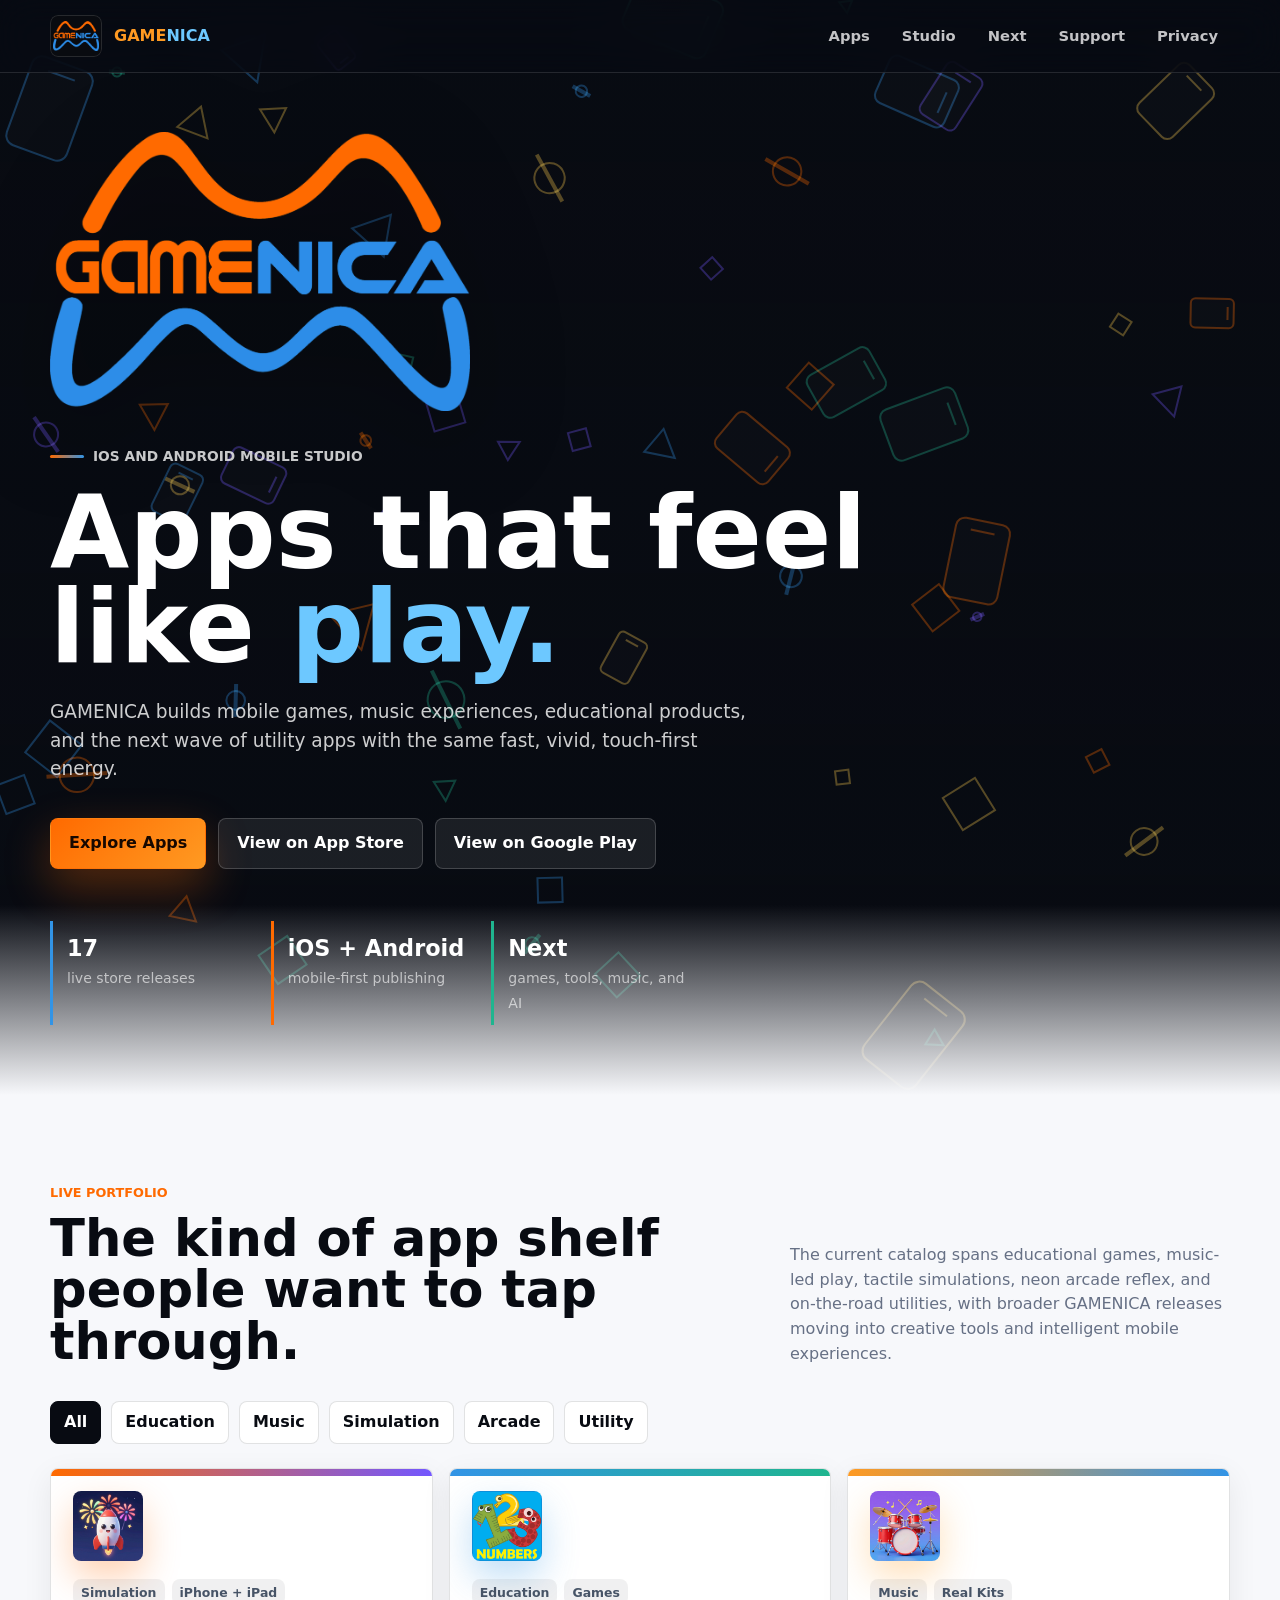
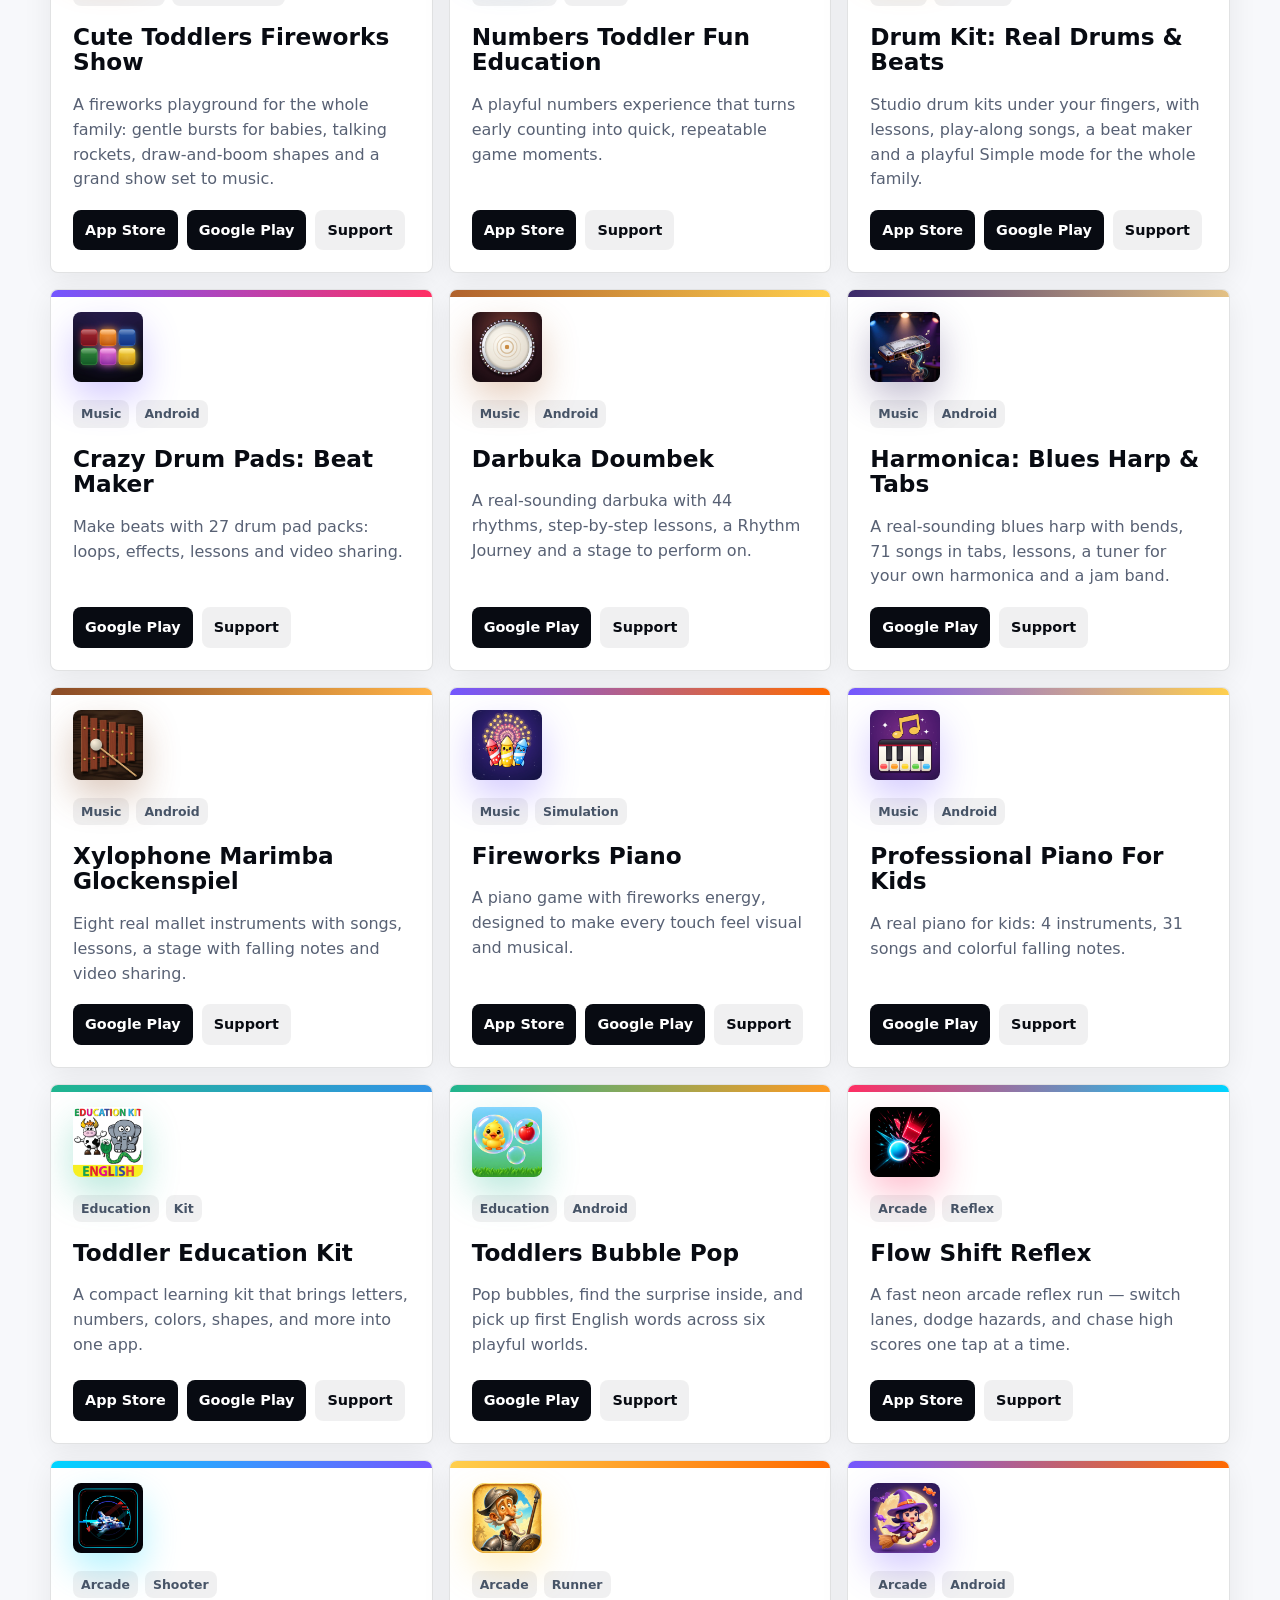
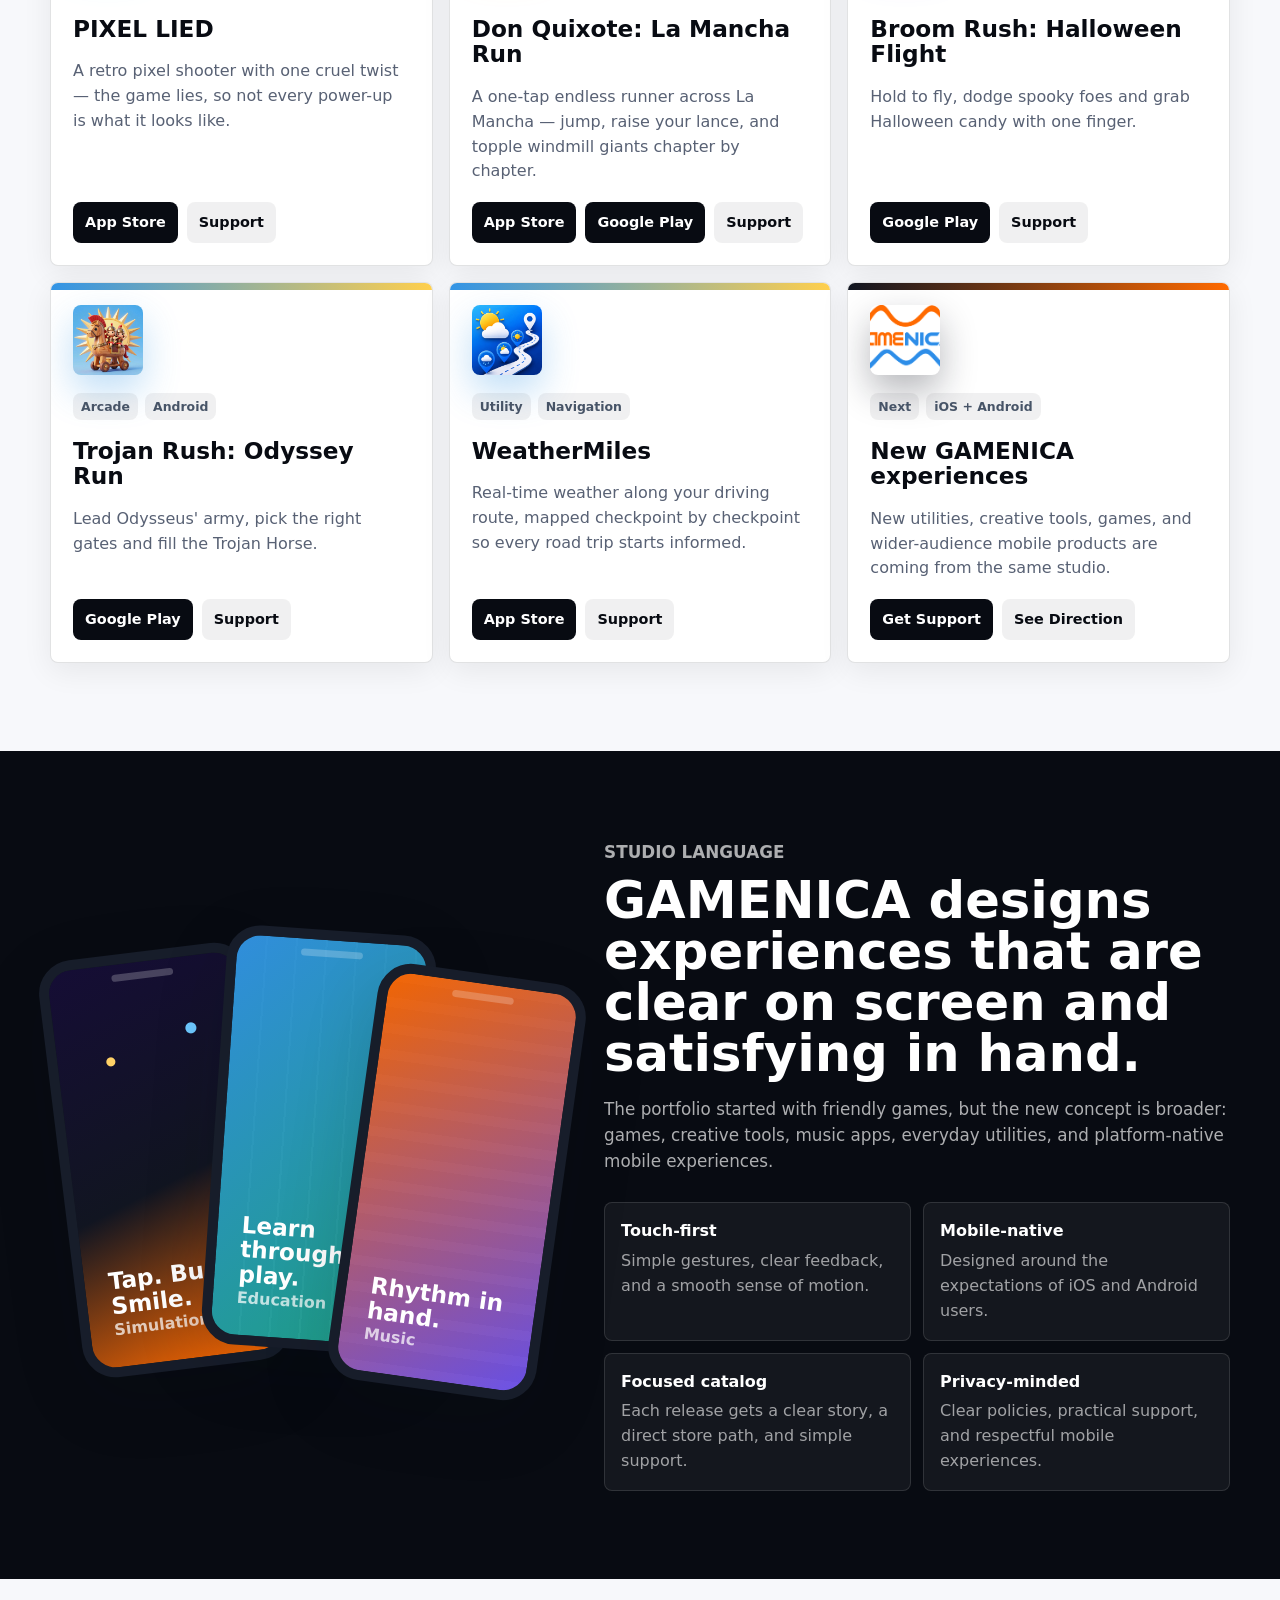
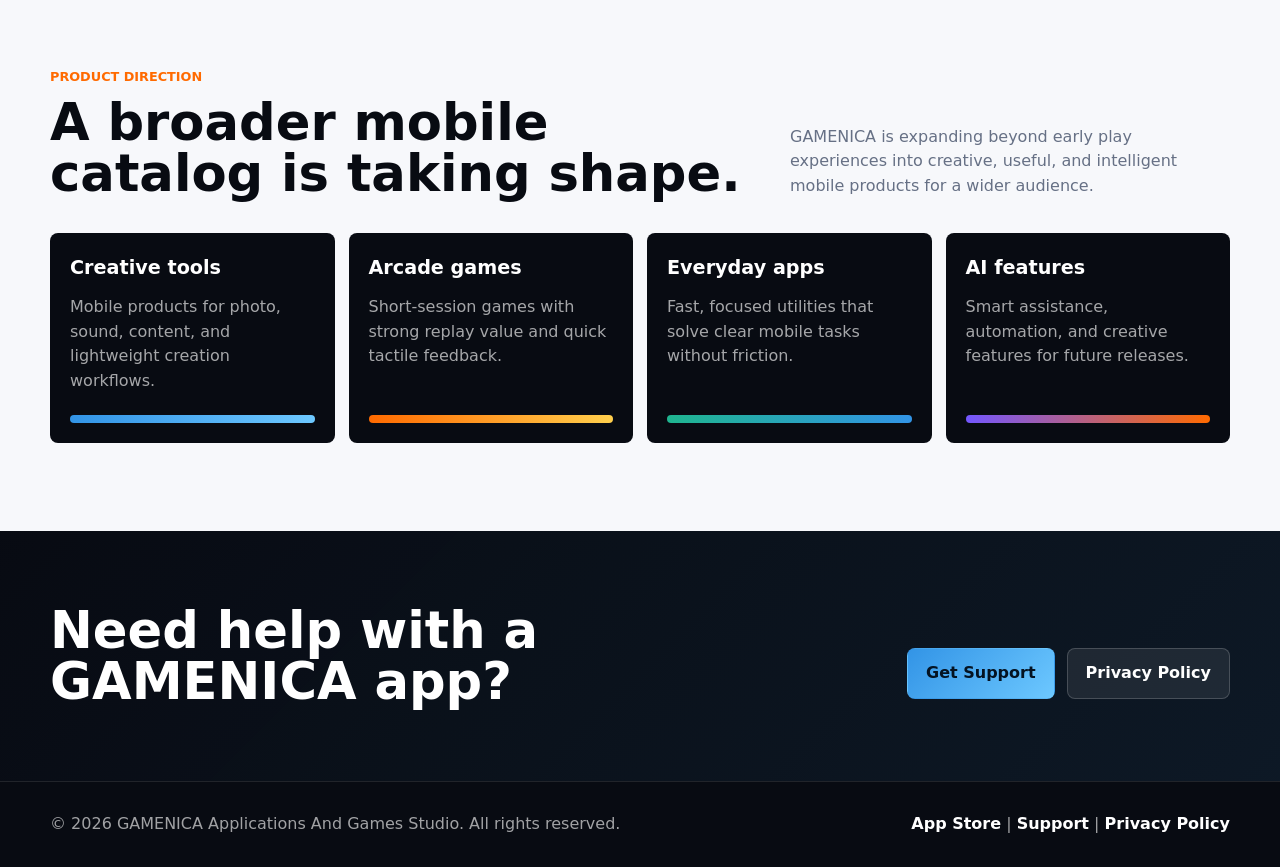
==== index.html @ 95404d85 "Add Google Play apps: Harmonica: Blues Harp & Tabs, Xylophone Marimba Glockenspiel Co-Authored-By: C" ====
<!DOCTYPE html>
<html lang="en">
<head>
  <meta charset="UTF-8" />
  <meta name="viewport" content="width=device-width, initial-scale=1.0" />
  <meta name="description" content="GAMENICA is a mobile apps and games studio building playful, useful, and memorable experiences for iOS and Android." />
  <title>GAMENICA | Mobile Apps & Games Studio</title>
  <link rel="icon" href="/gamenica1-Photoroom.png" type="image/png" />
  <link rel="apple-touch-icon" href="/gamenica1-Photoroom.png" />
  <link rel="preload" href="/gamenica1-Photoroom.png" as="image" />
  <link rel="stylesheet" href="/assets/site.css" />
</head>
<body>
  <div class="site-shell">
    <header class="topbar" aria-label="Site header">
      <div class="topbar-inner">
        <a class="brand" href="/" aria-label="GAMENICA home">
          <img class="brand-mark brand-mark-logo" src="/gamenica1-Photoroom.png" alt="" />
          <span class="brand-word"><strong>GAME</strong><strong>NICA</strong></span>
        </a>
        <button class="menu-toggle" type="button" aria-label="Menu" aria-expanded="false" data-menu-toggle>
          <span></span>
        </button>
        <nav class="nav-links" aria-label="Primary navigation" data-nav-links>
          <a href="#apps">Apps</a>
          <a href="#studio">Studio</a>
          <a href="#next">Next</a>
          <a href="/support/">Support</a>
          <a href="/privacy-policy/">Privacy</a>
        </nav>
      </div>
    </header>

    <main>
      <section class="hero" id="top">
        <canvas id="playfield" aria-hidden="true"></canvas>
        <div class="hero-content">
          <img class="hero-logo reveal" src="/gamenica1-Photoroom.png" alt="GAMENICA" />
          <p class="eyebrow reveal">iOS and Android mobile studio</p>
          <h1 class="reveal">Apps that feel like <span>play.</span></h1>
          <p class="hero-copy reveal">GAMENICA builds mobile games, music experiences, educational products, and the next wave of utility apps with the same fast, vivid, touch-first energy.</p>
          <div class="hero-actions reveal">
            <a class="btn btn-primary" href="#apps">Explore Apps</a>
            <a class="btn btn-secondary" href="https://apps.apple.com/us/developer/mehmet-nurettin-kahriman/id1065276689" target="_blank" rel="noopener">View on App Store</a>
            <a class="btn btn-secondary" href="https://play.google.com/store/apps/dev?id=8924707758563395326" target="_blank" rel="noopener">View on Google Play</a>
          </div>
          <div class="hero-metrics reveal" aria-label="GAMENICA highlights">
            <div class="metric">
              <strong>17</strong>
              <span>live store releases</span>
            </div>
            <div class="metric">
              <strong>iOS + Android</strong>
              <span>mobile-first publishing</span>
            </div>
            <div class="metric">
              <strong>Next</strong>
              <span>games, tools, music, and AI</span>
            </div>
          </div>
        </div>
      </section>

      <section class="section" id="apps">
        <div class="wrap">
          <div class="section-head reveal">
            <div>
              <p class="kicker">Live portfolio</p>
              <h2>The kind of app shelf people want to tap through.</h2>
            </div>
            <p class="section-lead">The current catalog spans educational games, music-led play, tactile simulations, neon arcade reflex, and on-the-road utilities, with broader GAMENICA releases moving into creative tools and intelligent mobile experiences.</p>
          </div>

          <div class="filters reveal" aria-label="App filters">
            <button class="filter-btn is-active" type="button" data-filter="all" aria-pressed="true">All</button>
            <button class="filter-btn" type="button" data-filter="education" aria-pressed="false">Education</button>
            <button class="filter-btn" type="button" data-filter="music" aria-pressed="false">Music</button>
            <button class="filter-btn" type="button" data-filter="simulation" aria-pressed="false">Simulation</button>
            <button class="filter-btn" type="button" data-filter="arcade" aria-pressed="false">Arcade</button>
            <button class="filter-btn" type="button" data-filter="utility" aria-pressed="false">Utility</button>
          </div>

          <div class="app-grid">
            <article class="app-card reveal" data-app-card data-category="simulation game" style="--card-a:#ff6a00;--card-b:#7357ff">
              <img class="app-icon app-icon-image" src="/assets/app-icons/cute-toddlers-fireworks-show.jpg" alt="Cute Toddlers Fireworks Show app icon" loading="lazy" />
              <div class="app-meta">
                <span class="pill">Simulation</span>
                <span class="pill">iPhone + iPad</span>
              </div>
              <h3>Cute Toddlers Fireworks Show</h3>
              <p>A fireworks playground for the whole family: gentle bursts for babies, talking rockets, draw-and-boom shapes and a grand show set to music.</p>
              <div class="card-actions">
                <a class="store-link" href="https://apps.apple.com/us/app/cute-toddlers-fireworks-show/id1065276690?uo=4" target="_blank" rel="noopener">App Store</a>
                <a class="store-link" href="https://play.google.com/store/apps/details?id=tr.com.mnk.nurettin.cutefireworksforbabies" target="_blank" rel="noopener">Google Play</a>
                <a class="store-link light" href="/support/">Support</a>
              </div>
            </article>

            <article class="app-card reveal" data-app-card data-category="education game" style="--card-a:#3294e6;--card-b:#1fb58f">
              <img class="app-icon app-icon-image" src="/assets/app-icons/numbers-toddler-fun-education.jpg" alt="Numbers Toddler Fun Education app icon" loading="lazy" />
              <div class="app-meta">
                <span class="pill">Education</span>
                <span class="pill">Games</span>
              </div>
              <h3>Numbers Toddler Fun Education</h3>
              <p>A playful numbers experience that turns early counting into quick, repeatable game moments.</p>
              <div class="card-actions">
                <a class="store-link" href="https://apps.apple.com/us/app/numbers-toddler-fun-education/id1067315192?uo=4" target="_blank" rel="noopener">App Store</a>
                <a class="store-link light" href="/support/">Support</a>
              </div>
            </article>

            <article class="app-card reveal" data-app-card data-category="music game" style="--card-a:#ff9a22;--card-b:#3294e6">
              <img class="app-icon app-icon-image" src="/assets/app-icons/drum-kit-real-drums-beats.jpg" alt="Drum Kit: Real Drums &amp; Beats app icon" loading="lazy" />
              <div class="app-meta">
                <span class="pill">Music</span>
                <span class="pill">Real Kits</span>
              </div>
              <h3>Drum Kit: Real Drums &amp; Beats</h3>
              <p>Studio drum kits under your fingers, with lessons, play-along songs, a beat maker and a playful Simple mode for the whole family.</p>
              <div class="card-actions">
                <a class="store-link" href="https://apps.apple.com/us/app/drum-kit-real-drums-beats/id1066821099?uo=4" target="_blank" rel="noopener">App Store</a>
                <a class="store-link" href="https://play.google.com/store/apps/details?id=tr.com.mnk.nurettin.drumfortoddlers" target="_blank" rel="noopener">Google Play</a>
                <a class="store-link light" href="/support/">Support</a>
              </div>
            </article>

            <article class="app-card reveal" data-app-card data-category="music" style="--card-a:#7357ff;--card-b:#ff2e63">
              <img class="app-icon app-icon-image" src="/assets/app-icons/crazy-drum-pads-beat-maker.jpg" alt="Crazy Drum Pads: Beat Maker app icon" loading="lazy" />
              <div class="app-meta">
                <span class="pill">Music</span>
                <span class="pill">Android</span>
              </div>
              <h3>Crazy Drum Pads: Beat Maker</h3>
              <p>Make beats with 27 drum pad packs: loops, effects, lessons and video sharing.</p>
              <div class="card-actions">
                <a class="store-link" href="https://play.google.com/store/apps/details?id=tr.com.mnk.nurettin.crazydrumpads" target="_blank" rel="noopener">Google Play</a>
                <a class="store-link light" href="/support/">Support</a>
              </div>
            </article>

            <article class="app-card reveal" data-app-card data-category="music" style="--card-a:#b0622d;--card-b:#ffcf4d">
              <img class="app-icon app-icon-image" src="/assets/app-icons/darbuka-doumbek.jpg" alt="Darbuka Doumbek app icon" loading="lazy" />
              <div class="app-meta">
                <span class="pill">Music</span>
                <span class="pill">Android</span>
              </div>
              <h3>Darbuka Doumbek</h3>
              <p>A real-sounding darbuka with 44 rhythms, step-by-step lessons, a Rhythm Journey and a stage to perform on.</p>
              <div class="card-actions">
                <a class="store-link" href="https://play.google.com/store/apps/details?id=tr.com.mnk.nurettin.darbukadoumbek" target="_blank" rel="noopener">Google Play</a>
                <a class="store-link light" href="/support/">Support</a>
              </div>
            </article>

            <article class="app-card reveal" data-app-card data-category="music" style="--card-a:#3b2a6b;--card-b:#e4c184">
              <img class="app-icon app-icon-image" src="/assets/app-icons/harmonica-blues-harp-tabs.jpg" alt="Harmonica: Blues Harp &amp; Tabs app icon" loading="lazy" />
              <div class="app-meta">
                <span class="pill">Music</span>
                <span class="pill">Android</span>
              </div>
              <h3>Harmonica: Blues Harp &amp; Tabs</h3>
              <p>A real-sounding blues harp with bends, 71 songs in tabs, lessons, a tuner for your own harmonica and a jam band.</p>
              <div class="card-actions">
                <a class="store-link" href="https://play.google.com/store/apps/details?id=tr.com.mnk.nurettin.harmonicac" target="_blank" rel="noopener">Google Play</a>
                <a class="store-link light" href="/support/">Support</a>
              </div>
            </article>

            <article class="app-card reveal" data-app-card data-category="music" style="--card-a:#8a4b26;--card-b:#ffb347">
              <img class="app-icon app-icon-image" src="/assets/app-icons/xylophone-marimba-glockenspiel.jpg" alt="Xylophone Marimba Glockenspiel app icon" loading="lazy" />
              <div class="app-meta">
                <span class="pill">Music</span>
                <span class="pill">Android</span>
              </div>
              <h3>Xylophone Marimba Glockenspiel</h3>
              <p>Eight real mallet instruments with songs, lessons, a stage with falling notes and video sharing.</p>
              <div class="card-actions">
                <a class="store-link" href="https://play.google.com/store/apps/details?id=tr.com.mnk.nurettin.fireworksxylophone" target="_blank" rel="noopener">Google Play</a>
                <a class="store-link light" href="/support/">Support</a>
              </div>
            </article>

            <article class="app-card reveal" data-app-card data-category="music simulation game" style="--card-a:#7357ff;--card-b:#ff6a00">
              <img class="app-icon app-icon-image" src="/assets/app-icons/fireworks-piano.jpg" alt="Fireworks Piano app icon" loading="lazy" />
              <div class="app-meta">
                <span class="pill">Music</span>
                <span class="pill">Simulation</span>
              </div>
              <h3>Fireworks Piano</h3>
              <p>A piano game with fireworks energy, designed to make every touch feel visual and musical.</p>
              <div class="card-actions">
                <a class="store-link" href="https://apps.apple.com/us/app/fireworks-piano/id1066723099?uo=4" target="_blank" rel="noopener">App Store</a>
                <a class="store-link" href="https://play.google.com/store/apps/details?id=tr.com.mnk.nurettin.fireworkspiano" target="_blank" rel="noopener">Google Play</a>
                <a class="store-link light" href="/support/">Support</a>
              </div>
            </article>

            <article class="app-card reveal" data-app-card data-category="music education game" style="--card-a:#7357ff;--card-b:#ffcf4d">
              <img class="app-icon app-icon-image" src="/assets/app-icons/professional-piano-for-kids.jpg" alt="Professional Piano For Kids app icon" loading="lazy" />
              <div class="app-meta">
                <span class="pill">Music</span>
                <span class="pill">Android</span>
              </div>
              <h3>Professional Piano For Kids</h3>
              <p>A real piano for kids: 4 instruments, 31 songs and colorful falling notes.</p>
              <div class="card-actions">
                <a class="store-link" href="https://play.google.com/store/apps/details?id=tr.com.gamenica.professionalpianoforkids" target="_blank" rel="noopener">Google Play</a>
                <a class="store-link light" href="/support/">Support</a>
              </div>
            </article>

            <article class="app-card reveal" data-app-card data-category="education game" style="--card-a:#1fb58f;--card-b:#3294e6">
              <img class="app-icon app-icon-image" src="/assets/app-icons/toddler-education-kit.jpg" alt="Toddler Education Kit app icon" loading="lazy" />
              <div class="app-meta">
                <span class="pill">Education</span>
                <span class="pill">Kit</span>
              </div>
              <h3>Toddler Education Kit</h3>
              <p>A compact learning kit that brings letters, numbers, colors, shapes, and more into one app.</p>
              <div class="card-actions">
                <a class="store-link" href="https://apps.apple.com/us/app/toddler-education-kit/id1065374341?uo=4" target="_blank" rel="noopener">App Store</a>
                <a class="store-link" href="https://play.google.com/store/apps/details?id=tr.com.gamenica.nurettink.toddlerseducationkit" target="_blank" rel="noopener">Google Play</a>
                <a class="store-link light" href="/support/">Support</a>
              </div>
            </article>

            <article class="app-card reveal" data-app-card data-category="education game" style="--card-a:#1fb58f;--card-b:#ff9a22">
              <img class="app-icon app-icon-image" src="/assets/app-icons/toddlers-bubble-pop.jpg" alt="Toddlers Bubble Pop app icon" loading="lazy" />
              <div class="app-meta">
                <span class="pill">Education</span>
                <span class="pill">Android</span>
              </div>
              <h3>Toddlers Bubble Pop</h3>
              <p>Pop bubbles, find the surprise inside, and pick up first English words across six playful worlds.</p>
              <div class="card-actions">
                <a class="store-link" href="https://play.google.com/store/apps/details?id=tr.com.mnk.nurettin.bubblecatchpop" target="_blank" rel="noopener">Google Play</a>
                <a class="store-link light" href="/support/">Support</a>
              </div>
            </article>

            <article class="app-card reveal" data-app-card data-category="arcade game" style="--card-a:#ff2e63;--card-b:#00d4ff">
              <img class="app-icon app-icon-image" src="/assets/app-icons/flow-shift-reflex.jpg" alt="Flow Shift Reflex app icon" loading="lazy" />
              <div class="app-meta">
                <span class="pill">Arcade</span>
                <span class="pill">Reflex</span>
              </div>
              <h3>Flow Shift Reflex</h3>
              <p>A fast neon arcade reflex run — switch lanes, dodge hazards, and chase high scores one tap at a time.</p>
              <div class="card-actions">
                <a class="store-link" href="https://apps.apple.com/us/app/flow-shift-reflex/id6770658225?uo=4" target="_blank" rel="noopener">App Store</a>
                <a class="store-link light" href="/support/">Support</a>
              </div>
            </article>

            <article class="app-card reveal" data-app-card data-category="arcade game" style="--card-a:#00d4ff;--card-b:#7357ff">
              <img class="app-icon app-icon-image" src="/assets/app-icons/pixel-lied.jpg" alt="PIXEL LIED app icon" loading="lazy" />
              <div class="app-meta">
                <span class="pill">Arcade</span>
                <span class="pill">Shooter</span>
              </div>
              <h3>PIXEL LIED</h3>
              <p>A retro pixel shooter with one cruel twist — the game lies, so not every power-up is what it looks like.</p>
              <div class="card-actions">
                <a class="store-link" href="https://apps.apple.com/us/app/pixel-lied/id6776135417?uo=4" target="_blank" rel="noopener">App Store</a>
                <a class="store-link light" href="/support/">Support</a>
              </div>
            </article>

            <article class="app-card reveal" data-app-card data-category="arcade game" style="--card-a:#ffcf4d;--card-b:#ff6a00">
              <img class="app-icon app-icon-image" src="/assets/app-icons/don-quixote-la-mancha-run.jpg" alt="Don Quixote: La Mancha Run app icon" loading="lazy" />
              <div class="app-meta">
                <span class="pill">Arcade</span>
                <span class="pill">Runner</span>
              </div>
              <h3>Don Quixote: La Mancha Run</h3>
              <p>A one-tap endless runner across La Mancha — jump, raise your lance, and topple windmill giants chapter by chapter.</p>
              <div class="card-actions">
                <a class="store-link" href="https://apps.apple.com/us/app/don-quixote-la-mancha-run/id6782937128?uo=4" target="_blank" rel="noopener">App Store</a>
                <a class="store-link" href="https://play.google.com/store/apps/details?id=com.mnkahraman.lamancha.donquixote" target="_blank" rel="noopener">Google Play</a>
                <a class="store-link light" href="/support/">Support</a>
              </div>
            </article>

            <article class="app-card reveal" data-app-card data-category="arcade game" style="--card-a:#7357ff;--card-b:#ff6a00">
              <img class="app-icon app-icon-image" src="/assets/app-icons/broom-rush-halloween-flight.jpg" alt="Broom Rush: Halloween Flight app icon" loading="lazy" />
              <div class="app-meta">
                <span class="pill">Arcade</span>
                <span class="pill">Android</span>
              </div>
              <h3>Broom Rush: Halloween Flight</h3>
              <p>Hold to fly, dodge spooky foes and grab Halloween candy with one finger.</p>
              <div class="card-actions">
                <a class="store-link" href="https://play.google.com/store/apps/details?id=com.gamenica.broomrush" target="_blank" rel="noopener">Google Play</a>
                <a class="store-link light" href="/support/">Support</a>
              </div>
            </article>

            <article class="app-card reveal" data-app-card data-category="arcade game" style="--card-a:#3294e6;--card-b:#ffcf4d">
              <img class="app-icon app-icon-image" src="/assets/app-icons/trojan-rush-odyssey-run.jpg" alt="Trojan Rush: Odyssey Run app icon" loading="lazy" />
              <div class="app-meta">
                <span class="pill">Arcade</span>
                <span class="pill">Android</span>
              </div>
              <h3>Trojan Rush: Odyssey Run</h3>
              <p>Lead Odysseus' army, pick the right gates and fill the Trojan Horse.</p>
              <div class="card-actions">
                <a class="store-link" href="https://play.google.com/store/apps/details?id=com.gamenica.trojanrush" target="_blank" rel="noopener">Google Play</a>
                <a class="store-link light" href="/support/">Support</a>
              </div>
            </article>

            <article class="app-card reveal" data-app-card data-category="utility" style="--card-a:#3294e6;--card-b:#ffcf4d">
              <img class="app-icon app-icon-image" src="/assets/app-icons/weathermiles.jpg" alt="WeatherMiles app icon" loading="lazy" />
              <div class="app-meta">
                <span class="pill">Utility</span>
                <span class="pill">Navigation</span>
              </div>
              <h3>WeatherMiles</h3>
              <p>Real-time weather along your driving route, mapped checkpoint by checkpoint so every road trip starts informed.</p>
              <div class="card-actions">
                <a class="store-link" href="https://apps.apple.com/us/app/weathermiles/id6767884397?uo=4" target="_blank" rel="noopener">App Store</a>
                <a class="store-link light" href="/support/">Support</a>
              </div>
            </article>

            <article class="app-card reveal" data-app-card data-category="simulation education music" style="--card-a:#101521;--card-b:#ff6a00">
              <img class="app-icon app-icon-image" src="/gamenica1-Photoroom.png" alt="GAMENICA upcoming apps" loading="lazy" />
              <div class="app-meta">
                <span class="pill">Next</span>
                <span class="pill">iOS + Android</span>
              </div>
              <h3>New GAMENICA experiences</h3>
              <p>New utilities, creative tools, games, and wider-audience mobile products are coming from the same studio.</p>
              <div class="card-actions">
                <a class="store-link" href="/support/">Get Support</a>
                <a class="store-link light" href="#next">See Direction</a>
              </div>
            </article>
          </div>
        </div>
      </section>

      <section class="section dark" id="studio">
        <div class="wrap studio-band">
          <div class="device-wall reveal" aria-hidden="true">
            <div class="phone phone-one"><div class="screen fireworks"><strong>Tap. Burst. Smile.</strong><span>Simulation</span></div></div>
            <div class="phone phone-two"><div class="screen learning"><strong>Learn through play.</strong><span>Education</span></div></div>
            <div class="phone phone-three"><div class="screen music"><strong>Rhythm in hand.</strong><span>Music</span></div></div>
          </div>
          <div class="studio-copy reveal">
            <p class="kicker">Studio language</p>
            <h2>GAMENICA designs experiences that are clear on screen and satisfying in hand.</h2>
            <p>The portfolio started with friendly games, but the new concept is broader: games, creative tools, music apps, everyday utilities, and platform-native mobile experiences.</p>
            <div class="capabilities">
              <div class="capability"><strong>Touch-first</strong><span>Simple gestures, clear feedback, and a smooth sense of motion.</span></div>
              <div class="capability"><strong>Mobile-native</strong><span>Designed around the expectations of iOS and Android users.</span></div>
              <div class="capability"><strong>Focused catalog</strong><span>Each release gets a clear story, a direct store path, and simple support.</span></div>
              <div class="capability"><strong>Privacy-minded</strong><span>Clear policies, practical support, and respectful mobile experiences.</span></div>
            </div>
          </div>
        </div>
      </section>

      <section class="section" id="next">
        <div class="wrap">
          <div class="section-head reveal">
            <div>
              <p class="kicker">Product direction</p>
              <h2>A broader mobile catalog is taking shape.</h2>
            </div>
            <p class="section-lead">GAMENICA is expanding beyond early play experiences into creative, useful, and intelligent mobile products for a wider audience.</p>
          </div>
          <div class="roadmap">
            <article class="roadmap-item reveal" style="--card-a:#3294e6;--card-b:#6dc8ff">
              <h3>Creative tools</h3>
              <p>Mobile products for photo, sound, content, and lightweight creation workflows.</p>
            </article>
            <article class="roadmap-item reveal" style="--card-a:#ff6a00;--card-b:#ffcf4d">
              <h3>Arcade games</h3>
              <p>Short-session games with strong replay value and quick tactile feedback.</p>
            </article>
            <article class="roadmap-item reveal" style="--card-a:#1fb58f;--card-b:#3294e6">
              <h3>Everyday apps</h3>
              <p>Fast, focused utilities that solve clear mobile tasks without friction.</p>
            </article>
            <article class="roadmap-item reveal" style="--card-a:#7357ff;--card-b:#ff6a00">
              <h3>AI features</h3>
              <p>Smart assistance, automation, and creative features for future releases.</p>
            </article>
          </div>
        </div>
      </section>

      <section class="contact-band" id="contact">
        <div class="wrap contact-inner">
          <h2 class="reveal">Need help with a GAMENICA app?</h2>
          <div class="hero-actions reveal">
            <a class="btn btn-blue" href="/support/">Get Support</a>
            <a class="btn btn-secondary" href="/privacy-policy/">Privacy Policy</a>
          </div>
        </div>
      </section>
    </main>

    <footer class="footer">
      <div class="footer-inner">
        <span>&copy; 2026 GAMENICA Applications And Games Studio. All rights reserved.</span>
        <span><a href="https://apps.apple.com/us/developer/mehmet-nurettin-kahriman/id1065276689" target="_blank" rel="noopener">App Store</a> | <a href="/support/">Support</a> | <a href="/privacy-policy/">Privacy Policy</a></span>
      </div>
    </footer>
  </div>
  <script src="/assets/site.js"></script>
</body>
</html>
---- assets/site.css ----
:root {
  --ink: #080b12;
  --ink-2: #101521;
  --paper: #f7f8fb;
  --white: #ffffff;
  --muted: #667085;
  --line: rgba(10, 16, 28, 0.12);
  --orange: #ff6a00;
  --orange-2: #ff9a22;
  --blue: #3294e6;
  --blue-2: #6dc8ff;
  --green: #1fb58f;
  --violet: #7357ff;
  --shadow: 0 22px 70px rgba(8, 11, 18, 0.14);
}

* {
  box-sizing: border-box;
}

html {
  scroll-behavior: smooth;
}

body {
  margin: 0;
  font-family: Inter, ui-sans-serif, system-ui, -apple-system, BlinkMacSystemFont, "Segoe UI", sans-serif;
  color: var(--ink);
  background: var(--paper);
  line-height: 1.55;
}

body.menu-open {
  overflow: hidden;
}

a {
  color: inherit;
  text-decoration: none;
}

img,
svg {
  max-width: 100%;
  display: block;
}

button,
input {
  font: inherit;
}

.site-shell {
  min-height: 100vh;
  overflow: hidden;
}

.topbar {
  position: fixed;
  top: 0;
  left: 0;
  right: 0;
  z-index: 40;
  border-bottom: 1px solid rgba(255, 255, 255, 0.12);
  background: rgba(8, 11, 18, 0.72);
  backdrop-filter: blur(18px);
  color: var(--white);
}

.topbar-inner {
  width: min(1180px, calc(100% - 32px));
  height: 72px;
  margin: 0 auto;
  display: flex;
  align-items: center;
  justify-content: space-between;
  gap: 22px;
}

.brand {
  display: inline-flex;
  align-items: center;
  gap: 12px;
  min-width: 0;
  font-weight: 900;
}

.brand-mark {
  width: 42px;
  height: 42px;
  border-radius: 8px;
  background: #090b10;
  padding: 6px;
  box-shadow: inset 0 0 0 1px rgba(255, 255, 255, 0.12);
}

.brand-mark-logo {
  width: 52px;
  object-fit: contain;
  padding: 3px;
}

.brand-word {
  font-size: 1rem;
  letter-spacing: 0;
}

.brand-word strong:first-child {
  color: var(--orange-2);
}

.brand-word strong:last-child {
  color: var(--blue-2);
}

.nav-links {
  display: flex;
  align-items: center;
  gap: 8px;
}

.nav-links a {
  padding: 10px 12px;
  border-radius: 8px;
  color: rgba(255, 255, 255, 0.76);
  font-size: 0.92rem;
  font-weight: 750;
}

.nav-links a:hover,
.nav-links a:focus-visible {
  color: var(--white);
  background: rgba(255, 255, 255, 0.1);
}

.menu-toggle {
  display: none;
  width: 44px;
  height: 44px;
  border: 1px solid rgba(255, 255, 255, 0.18);
  border-radius: 8px;
  background: rgba(255, 255, 255, 0.08);
  color: var(--white);
  cursor: pointer;
}

.menu-toggle span,
.menu-toggle::before,
.menu-toggle::after {
  content: "";
  display: block;
  width: 20px;
  height: 2px;
  margin: 5px auto;
  background: currentColor;
  border-radius: 99px;
}

.hero {
  position: relative;
  min-height: 88vh;
  display: grid;
  align-items: center;
  padding: 112px 0 70px;
  color: var(--white);
  background:
    linear-gradient(180deg, rgba(8, 11, 18, 0.86), rgba(8, 11, 18, 0.72) 45%, rgba(8, 11, 18, 0.94)),
    #080b12;
}

#playfield {
  position: absolute;
  inset: 0;
  width: 100%;
  height: 100%;
  pointer-events: none;
}

.hero::after {
  content: "";
  position: absolute;
  inset: auto 0 0;
  height: 190px;
  background: linear-gradient(180deg, rgba(8, 11, 18, 0), var(--paper));
}

.hero-content {
  position: relative;
  z-index: 2;
  width: min(1180px, calc(100% - 32px));
  margin: 0 auto;
  padding-top: 20px;
}

.hero-logo {
  width: min(420px, 78vw);
  margin-bottom: 30px;
  filter: drop-shadow(0 24px 46px rgba(0, 0, 0, 0.46));
}

.eyebrow {
  display: inline-flex;
  align-items: center;
  gap: 9px;
  margin: 0 0 18px;
  color: rgba(255, 255, 255, 0.78);
  font-size: 0.86rem;
  font-weight: 800;
  text-transform: uppercase;
}

.eyebrow::before {
  content: "";
  width: 34px;
  height: 3px;
  border-radius: 99px;
  background: linear-gradient(90deg, var(--orange), var(--blue));
}

.hero h1 {
  max-width: 860px;
  margin: 0;
  font-size: clamp(3.2rem, 8vw, 7.7rem);
  line-height: 0.92;
  letter-spacing: 0;
}

.hero h1 span {
  color: var(--blue-2);
}

.hero-copy {
  max-width: 700px;
  margin: 24px 0 0;
  color: rgba(255, 255, 255, 0.8);
  font-size: 1.16rem;
}

.hero-actions {
  display: flex;
  flex-wrap: wrap;
  gap: 12px;
  margin-top: 34px;
}

.btn {
  display: inline-flex;
  align-items: center;
  justify-content: center;
  min-height: 48px;
  padding: 12px 18px;
  border: 1px solid transparent;
  border-radius: 8px;
  font-weight: 850;
  cursor: pointer;
  transition: transform 180ms ease, border-color 180ms ease, background 180ms ease;
}

.btn:hover {
  transform: translateY(-2px);
}

.btn-primary {
  background: linear-gradient(135deg, var(--orange), var(--orange-2));
  color: #180800;
  box-shadow: 0 18px 46px rgba(255, 106, 0, 0.32);
}

.btn-secondary {
  color: var(--white);
  border-color: rgba(255, 255, 255, 0.18);
  background: rgba(255, 255, 255, 0.08);
}

.btn-blue {
  color: #041322;
  background: linear-gradient(135deg, var(--blue), var(--blue-2));
}

.hero-metrics {
  display: grid;
  grid-template-columns: repeat(3, minmax(0, 1fr));
  gap: 12px;
  width: min(650px, 100%);
  margin-top: 52px;
}

.metric {
  border-left: 3px solid var(--blue);
  padding: 10px 0 10px 14px;
}

.metric:nth-child(2) {
  border-left-color: var(--orange);
}

.metric:nth-child(3) {
  border-left-color: var(--green);
}

.metric strong {
  display: block;
  color: var(--white);
  font-size: 1.4rem;
}

.metric span {
  color: rgba(255, 255, 255, 0.62);
  font-size: 0.88rem;
}

.section {
  padding: 88px 0;
}

.section.dark {
  background: var(--ink);
  color: var(--white);
}

.wrap {
  width: min(1180px, calc(100% - 32px));
  margin: 0 auto;
}

.section-head {
  display: flex;
  align-items: end;
  justify-content: space-between;
  gap: 30px;
  margin-bottom: 34px;
}

.kicker {
  margin: 0 0 10px;
  color: var(--orange);
  font-weight: 900;
  text-transform: uppercase;
  font-size: 0.8rem;
}

.section h2 {
  margin: 0;
  max-width: 720px;
  font-size: clamp(2rem, 4vw, 4rem);
  line-height: 1;
  letter-spacing: 0;
}

.section-lead {
  max-width: 440px;
  margin: 0;
  color: var(--muted);
}

.dark .section-lead {
  color: rgba(255, 255, 255, 0.64);
}

.filters {
  display: flex;
  flex-wrap: wrap;
  gap: 10px;
  margin-bottom: 24px;
}

.filter-btn {
  min-height: 40px;
  border: 1px solid var(--line);
  border-radius: 8px;
  padding: 8px 13px;
  background: var(--white);
  color: var(--ink);
  font-weight: 850;
  cursor: pointer;
}

.filter-btn.is-active {
  background: var(--ink);
  color: var(--white);
  border-color: var(--ink);
}

.app-grid {
  display: grid;
  grid-template-columns: repeat(3, minmax(0, 1fr));
  gap: 16px;
}

.app-card {
  position: relative;
  min-height: 360px;
  display: flex;
  flex-direction: column;
  gap: 18px;
  padding: 22px;
  border: 1px solid var(--line);
  border-radius: 8px;
  background: var(--white);
  box-shadow: 0 8px 30px rgba(8, 11, 18, 0.07);
  overflow: hidden;
}

.app-card::before {
  content: "";
  position: absolute;
  inset: 0 0 auto;
  height: 7px;
  background: linear-gradient(90deg, var(--card-a), var(--card-b));
}

.app-card[hidden] {
  display: none;
}

.app-icon {
  width: 70px;
  height: 70px;
  display: grid;
  place-items: center;
  border-radius: 8px;
  color: var(--white);
  background: linear-gradient(135deg, var(--card-a), var(--card-b));
  box-shadow: 0 16px 36px color-mix(in srgb, var(--card-a) 30%, transparent);
}

.app-icon svg {
  width: 38px;
  height: 38px;
  stroke-width: 1.9;
}

.app-icon-image {
  object-fit: cover;
  background: var(--white);
  padding: 0;
}

.app-meta {
  display: flex;
  flex-wrap: wrap;
  gap: 7px;
}

.pill {
  display: inline-flex;
  align-items: center;
  min-height: 25px;
  padding: 4px 8px;
  border-radius: 8px;
  background: rgba(8, 11, 18, 0.06);
  color: #475467;
  font-size: 0.78rem;
  font-weight: 800;
}

.app-card h3 {
  margin: 0;
  font-size: 1.45rem;
  line-height: 1.1;
  letter-spacing: 0;
}

.app-card p {
  margin: 0;
  color: #586174;
}

.card-actions {
  display: flex;
  flex-wrap: wrap;
  gap: 9px;
  margin-top: auto;
}

.store-link {
  display: inline-flex;
  align-items: center;
  min-height: 40px;
  padding: 9px 12px;
  border-radius: 8px;
  background: var(--ink);
  color: var(--white);
  font-size: 0.9rem;
  font-weight: 850;
}

.store-link.light {
  background: rgba(8, 11, 18, 0.06);
  color: var(--ink);
}

.studio-band {
  display: grid;
  grid-template-columns: 0.9fr 1.1fr;
  gap: 42px;
  align-items: center;
}

.device-wall {
  min-height: 470px;
  position: relative;
}

.phone {
  position: absolute;
  width: 210px;
  height: 420px;
  border: 10px solid #171d2a;
  border-radius: 34px;
  background: #101521;
  box-shadow: var(--shadow);
  overflow: hidden;
}

.phone::before {
  content: "";
  position: absolute;
  top: 10px;
  left: 50%;
  width: 62px;
  height: 7px;
  transform: translateX(-50%);
  border-radius: 99px;
  background: rgba(255, 255, 255, 0.22);
  z-index: 2;
}

.phone-one {
  left: 2%;
  top: 20px;
  transform: rotate(-7deg);
}

.phone-two {
  left: 32%;
  top: 0;
  transform: rotate(4deg);
}

.phone-three {
  right: 0;
  top: 42px;
  transform: rotate(8deg);
}

.screen {
  position: absolute;
  inset: 0;
  display: grid;
  align-content: end;
  padding: 24px;
  color: var(--white);
}

.screen.fireworks {
  background:
    radial-gradient(circle at 28% 24%, #ffd166 0 4px, transparent 5px),
    radial-gradient(circle at 72% 18%, #6dc8ff 0 5px, transparent 6px),
    linear-gradient(160deg, #150d35, #111521 55%, #ff6a00);
}

.screen.learning {
  background:
    linear-gradient(135deg, rgba(50, 148, 230, 0.95), rgba(31, 181, 143, 0.86)),
    repeating-linear-gradient(90deg, transparent 0 28px, rgba(255, 255, 255, 0.18) 28px 30px);
}

.screen.music {
  background:
    linear-gradient(145deg, rgba(255, 106, 0, 0.94), rgba(115, 87, 255, 0.88)),
    repeating-linear-gradient(0deg, rgba(255, 255, 255, 0.15) 0 10px, transparent 10px 26px);
}

.screen strong {
  font-size: 1.45rem;
  line-height: 1.05;
}

.screen span {
  color: rgba(255, 255, 255, 0.72);
  font-weight: 800;
}

.studio-copy p {
  color: rgba(255, 255, 255, 0.67);
  font-size: 1.05rem;
}

.capabilities {
  display: grid;
  grid-template-columns: repeat(2, minmax(0, 1fr));
  gap: 12px;
  margin-top: 28px;
}

.capability {
  border: 1px solid rgba(255, 255, 255, 0.12);
  border-radius: 8px;
  padding: 16px;
  background: rgba(255, 255, 255, 0.05);
}

.capability strong {
  display: block;
  margin-bottom: 5px;
}

.capability span {
  color: rgba(255, 255, 255, 0.6);
}

.roadmap {
  display: grid;
  grid-template-columns: repeat(4, minmax(0, 1fr));
  gap: 14px;
}

.roadmap-item {
  min-height: 210px;
  border-radius: 8px;
  padding: 20px;
  color: var(--white);
  background: var(--ink);
  overflow: hidden;
  position: relative;
}

.roadmap-item::after {
  content: "";
  position: absolute;
  left: 20px;
  right: 20px;
  bottom: 20px;
  height: 8px;
  border-radius: 99px;
  background: linear-gradient(90deg, var(--card-a), var(--card-b));
}

.roadmap-item h3 {
  margin: 0 0 12px;
  font-size: 1.2rem;
}

.roadmap-item p {
  margin: 0;
  color: rgba(255, 255, 255, 0.64);
}

.contact-band {
  padding: 74px 0;
  color: var(--white);
  background:
    linear-gradient(135deg, rgba(8, 11, 18, 0.96), rgba(14, 25, 39, 0.94)),
    #080b12;
}

.contact-inner {
  display: flex;
  align-items: center;
  justify-content: space-between;
  gap: 28px;
}

.contact-inner h2 {
  margin: 0;
  max-width: 740px;
  font-size: clamp(2rem, 4vw, 4rem);
  line-height: 1;
  letter-spacing: 0;
}

.footer {
  background: var(--ink);
  color: rgba(255, 255, 255, 0.62);
  border-top: 1px solid rgba(255, 255, 255, 0.1);
}

.footer-inner {
  width: min(1180px, calc(100% - 32px));
  margin: 0 auto;
  padding: 30px 0;
  display: flex;
  justify-content: space-between;
  gap: 18px;
}

.footer a {
  color: var(--white);
  font-weight: 800;
}

.reveal {
  opacity: 0;
  transform: translateY(24px);
  transition: opacity 520ms ease, transform 520ms ease;
}

.reveal.is-visible {
  opacity: 1;
  transform: translateY(0);
}

.privacy-page {
  background:
    linear-gradient(180deg, #f7f8fb 0, #ffffff 45%, #f7f8fb 100%);
  color: var(--ink);
}

.privacy-page .privacy-hero {
  padding: 126px 24px 58px;
  color: var(--white);
  text-align: center;
  background:
    linear-gradient(135deg, rgba(8, 11, 18, 0.95), rgba(13, 28, 44, 0.94)),
    #080b12;
}

.privacy-page .privacy-hero .studio {
  display: inline-flex;
  align-items: center;
  gap: 10px;
  margin-bottom: 14px;
  color: var(--orange-2);
  font-size: 0.82rem;
  font-weight: 900;
  text-transform: uppercase;
}

.privacy-page .privacy-hero .studio::before {
  content: "";
  width: 30px;
  height: 3px;
  border-radius: 99px;
  background: var(--blue);
}

.privacy-page .privacy-hero h1 {
  margin: 0 0 12px;
  font-size: clamp(2.5rem, 5vw, 4.8rem);
  line-height: 1;
  letter-spacing: 0;
}

.privacy-page .privacy-hero p {
  max-width: 680px;
  margin: 0 auto;
  color: rgba(255, 255, 255, 0.72);
}

.privacy-page .policy-nav {
  position: sticky;
  top: 72px;
  z-index: 12;
  padding: 12px max(16px, calc((100vw - 1180px) / 2));
  overflow-x: auto;
  white-space: nowrap;
  background: rgba(255, 255, 255, 0.88);
  border-bottom: 1px solid var(--line);
  backdrop-filter: blur(16px);
}

.privacy-page .policy-nav a {
  display: inline-flex;
  align-items: center;
  min-height: 36px;
  margin-right: 8px;
  padding: 8px 11px;
  border-radius: 8px;
  color: #475467;
  font-size: 0.86rem;
  font-weight: 850;
}

.privacy-page .policy-nav a:hover {
  color: var(--ink);
  background: rgba(8, 11, 18, 0.06);
}

.privacy-page .container {
  width: min(920px, calc(100% - 32px));
  margin: 48px auto 0;
  padding-bottom: 84px;
}

.privacy-page .section {
  margin-bottom: 18px;
  padding: 30px;
  border: 1px solid var(--line);
  border-radius: 8px;
  background: var(--white);
  box-shadow: 0 10px 40px rgba(8, 11, 18, 0.06);
}

.privacy-page h2 {
  margin: 0 0 14px;
  color: var(--ink);
  font-size: 1.35rem;
  line-height: 1.2;
}

.privacy-page h3 {
  margin: 22px 0 8px;
  font-size: 1rem;
}

.privacy-page p,
.privacy-page li,
.privacy-page td {
  color: #465064;
  font-size: 0.97rem;
}

.privacy-page a {
  color: #1976d2;
  font-weight: 750;
}

.privacy-page ul,
.privacy-page ol {
  padding-left: 22px;
}

.privacy-page table {
  width: 100%;
  margin: 16px 0;
  border-collapse: collapse;
  overflow: hidden;
  border-radius: 8px;
}

.privacy-page th {
  text-align: left;
  padding: 11px 12px;
  color: var(--ink);
  background: #eef3f9;
}

.privacy-page td {
  padding: 11px 12px;
  border-top: 1px solid var(--line);
}

.highlight-box {
  margin: 16px 0;
  padding: 15px 17px;
  border-left: 4px solid var(--blue);
  border-radius: 8px;
  background: #eef6ff;
  color: #344054;
}

.highlight-box.green {
  border-left-color: var(--green);
  background: #ecfbf6;
}

.highlight-box.orange {
  border-left-color: var(--orange);
  background: #fff5eb;
}

.privacy-page .updated {
  text-align: center;
  color: var(--muted);
}

.privacy-page footer {
  padding: 32px 24px;
  text-align: center;
  color: rgba(255, 255, 255, 0.62);
  background: var(--ink);
}

.privacy-page footer strong {
  color: var(--white);
}

.support-grid {
  display: grid;
  grid-template-columns: repeat(2, minmax(0, 1fr));
  gap: 16px;
}

.support-card {
  border: 1px solid var(--line);
  border-radius: 8px;
  padding: 22px;
  background: var(--white);
  box-shadow: 0 10px 40px rgba(8, 11, 18, 0.06);
}

.support-card h2,
.support-card h3 {
  margin-top: 0;
}

.support-app-list {
  display: grid;
  grid-template-columns: repeat(2, minmax(0, 1fr));
  gap: 12px;
  margin-top: 16px;
}

.support-app {
  display: grid;
  grid-template-columns: 54px 1fr;
  gap: 12px;
  align-items: center;
  min-height: 76px;
  padding: 11px;
  border: 1px solid var(--line);
  border-radius: 8px;
  background: #fbfcff;
}

.support-app img {
  width: 54px;
  height: 54px;
  border-radius: 8px;
  object-fit: cover;
}

.support-app strong {
  display: block;
  color: var(--ink);
  line-height: 1.15;
}

.support-app span {
  display: block;
  margin-top: 4px;
  color: var(--muted);
  font-size: 0.86rem;
}

@media (max-width: 960px) {
  .section-head,
  .studio-band,
  .contact-inner {
    grid-template-columns: 1fr;
    display: grid;
  }

  .app-grid,
  .roadmap,
  .support-app-list {
    grid-template-columns: repeat(2, minmax(0, 1fr));
  }

  .device-wall {
    min-height: 430px;
  }

  .phone {
    width: 180px;
    height: 360px;
  }
}

@media (max-width: 720px) {
  .topbar-inner {
    height: 66px;
  }

  .menu-toggle {
    display: block;
  }

  .nav-links {
    position: fixed;
    inset: 66px 0 auto;
    display: none;
    padding: 16px;
    background: rgba(8, 11, 18, 0.96);
    border-bottom: 1px solid rgba(255, 255, 255, 0.12);
  }

  .nav-links.is-open {
    display: grid;
  }

  .nav-links a {
    min-height: 44px;
  }

  .hero {
    min-height: 88vh;
    padding-top: 98px;
  }

  .hero h1 {
    font-size: 3.3rem;
  }

  .hero-copy {
    font-size: 1.03rem;
  }

  .hero-metrics,
  .app-grid,
  .roadmap,
  .capabilities,
  .support-grid,
  .support-app-list {
    grid-template-columns: 1fr;
  }

  .section {
    padding: 64px 0;
  }

  .app-card {
    min-height: 330px;
  }

  .device-wall {
    min-height: 360px;
  }

  .phone {
    width: 145px;
    height: 292px;
    border-width: 8px;
  }

  .phone-two {
    left: 28%;
  }

  .footer-inner {
    display: grid;
  }

  .privacy-page .privacy-hero {
    padding-top: 104px;
  }

  .privacy-page .policy-nav {
    top: 66px;
  }

  .privacy-page .section {
    padding: 22px;
  }
}

@media (prefers-reduced-motion: reduce) {
  *,
  *::before,
  *::after {
    scroll-behavior: auto !important;
    transition-duration: 0.001ms !important;
    animation-duration: 0.001ms !important;
  }
}
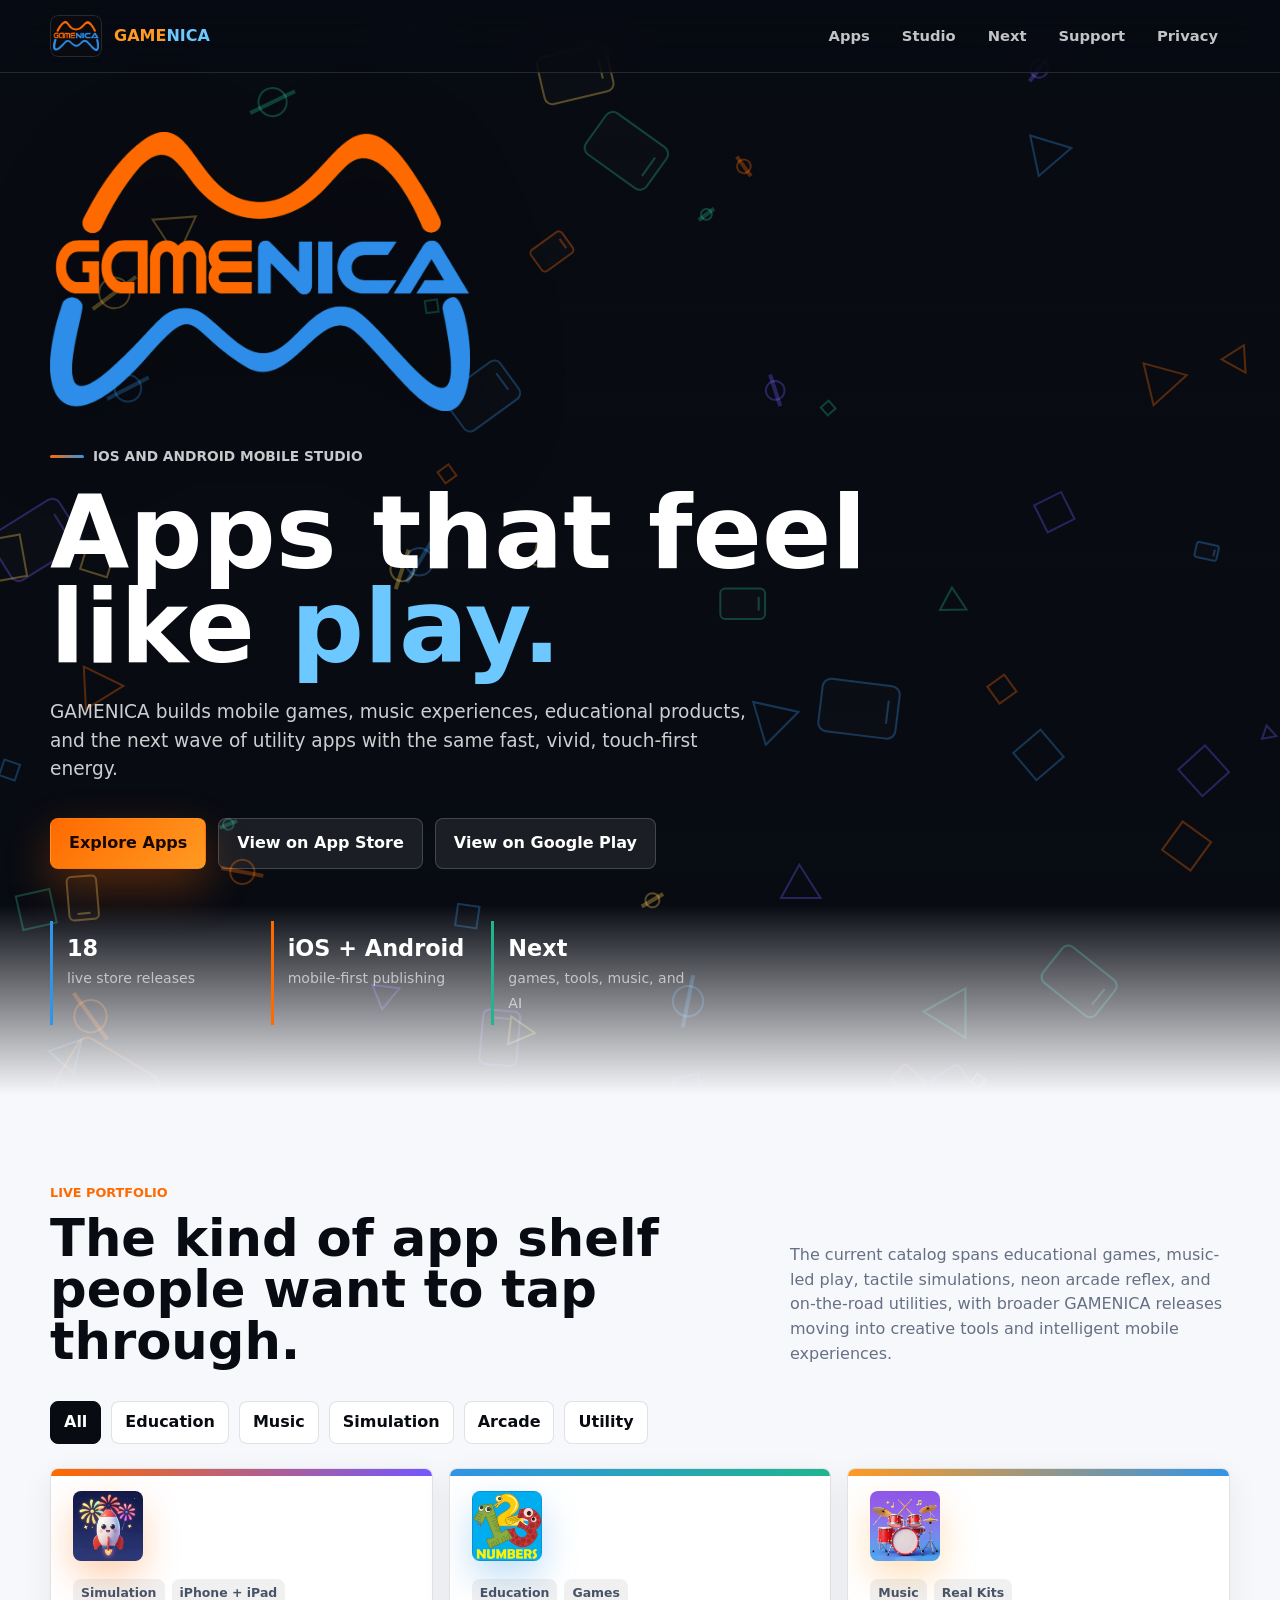
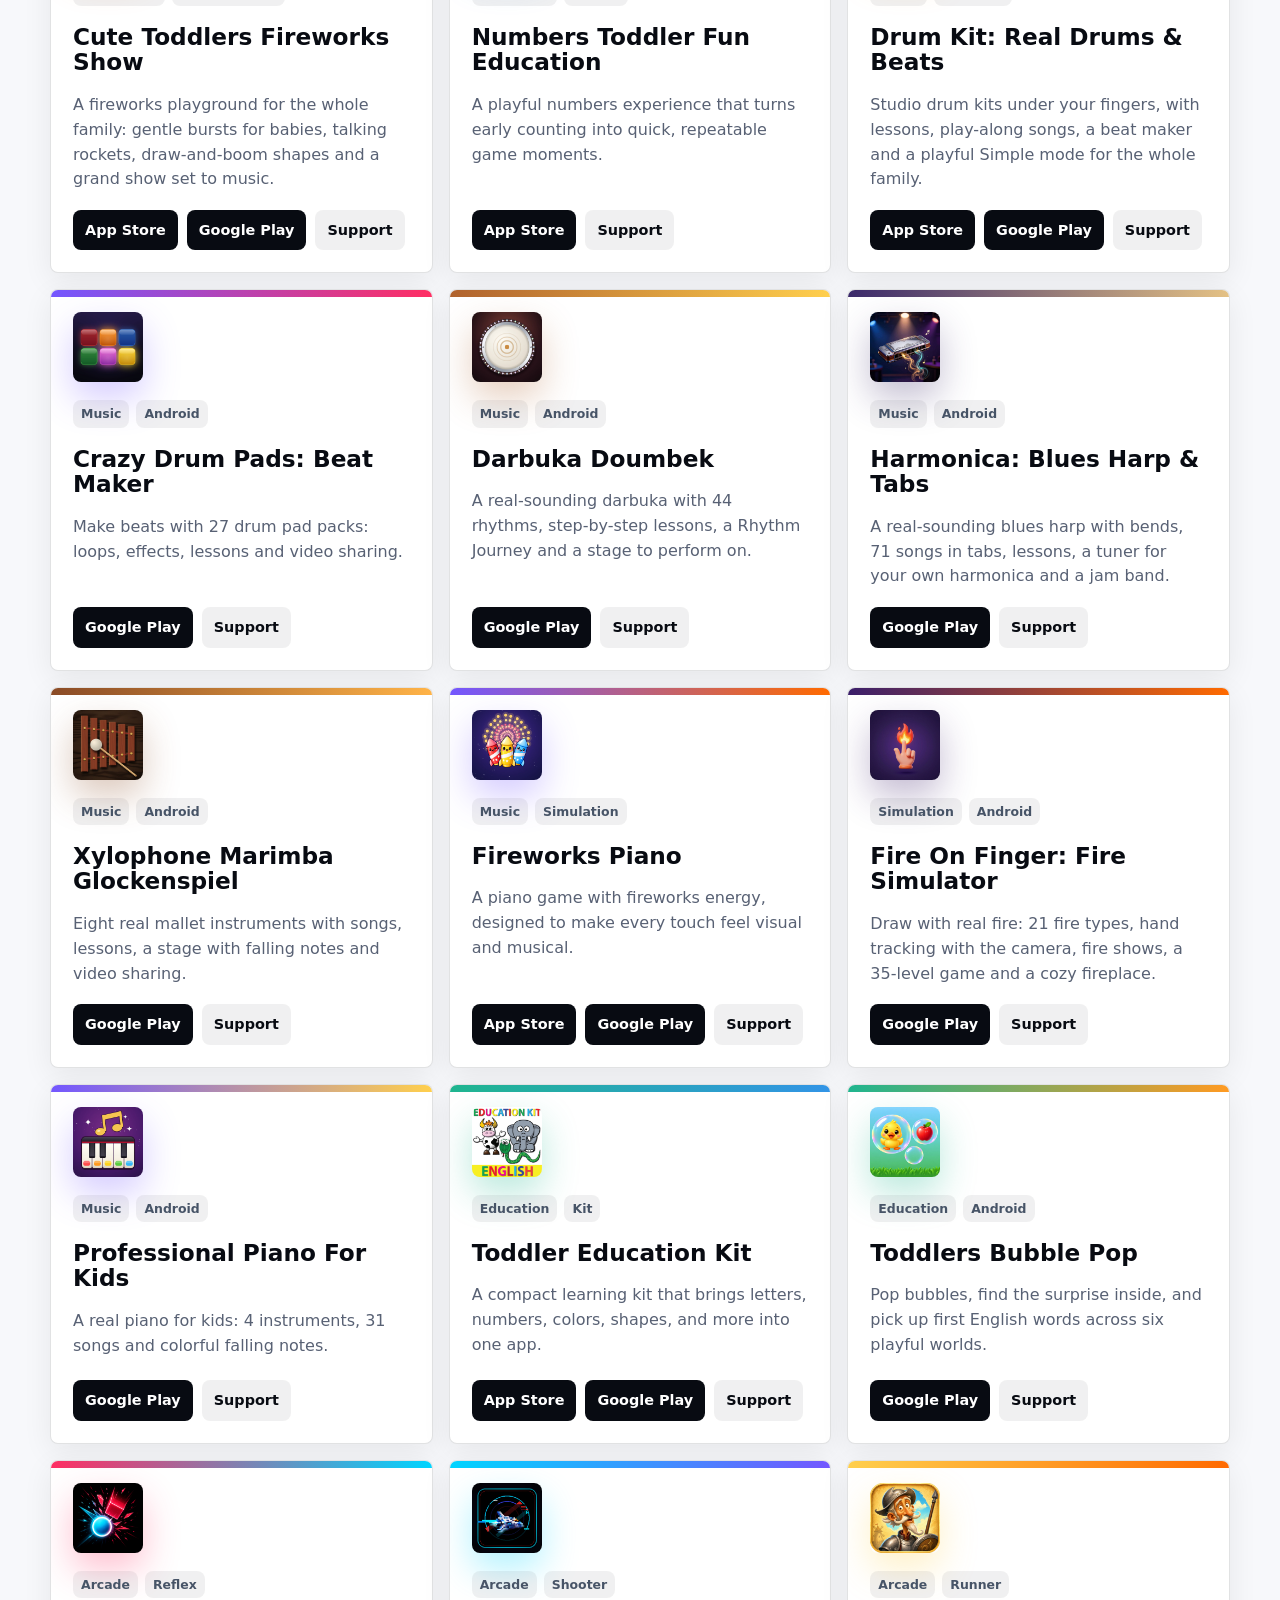
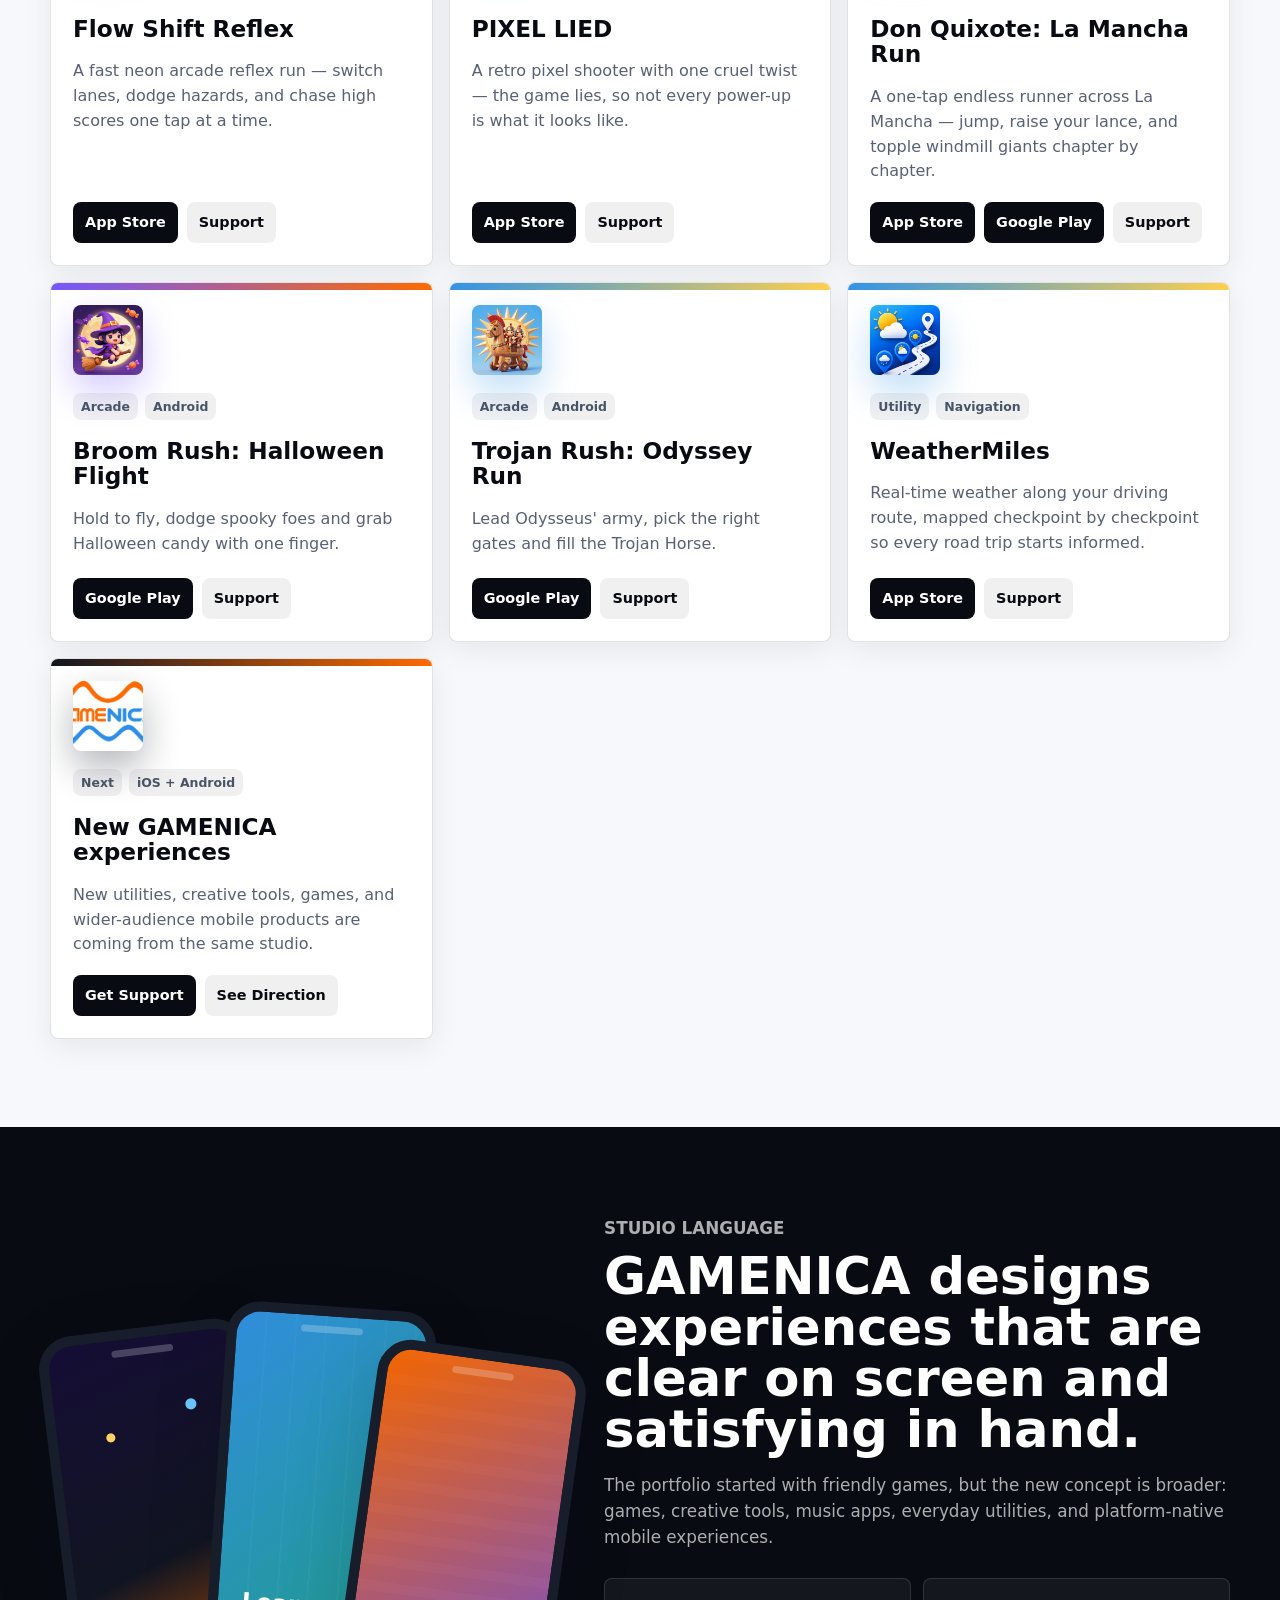
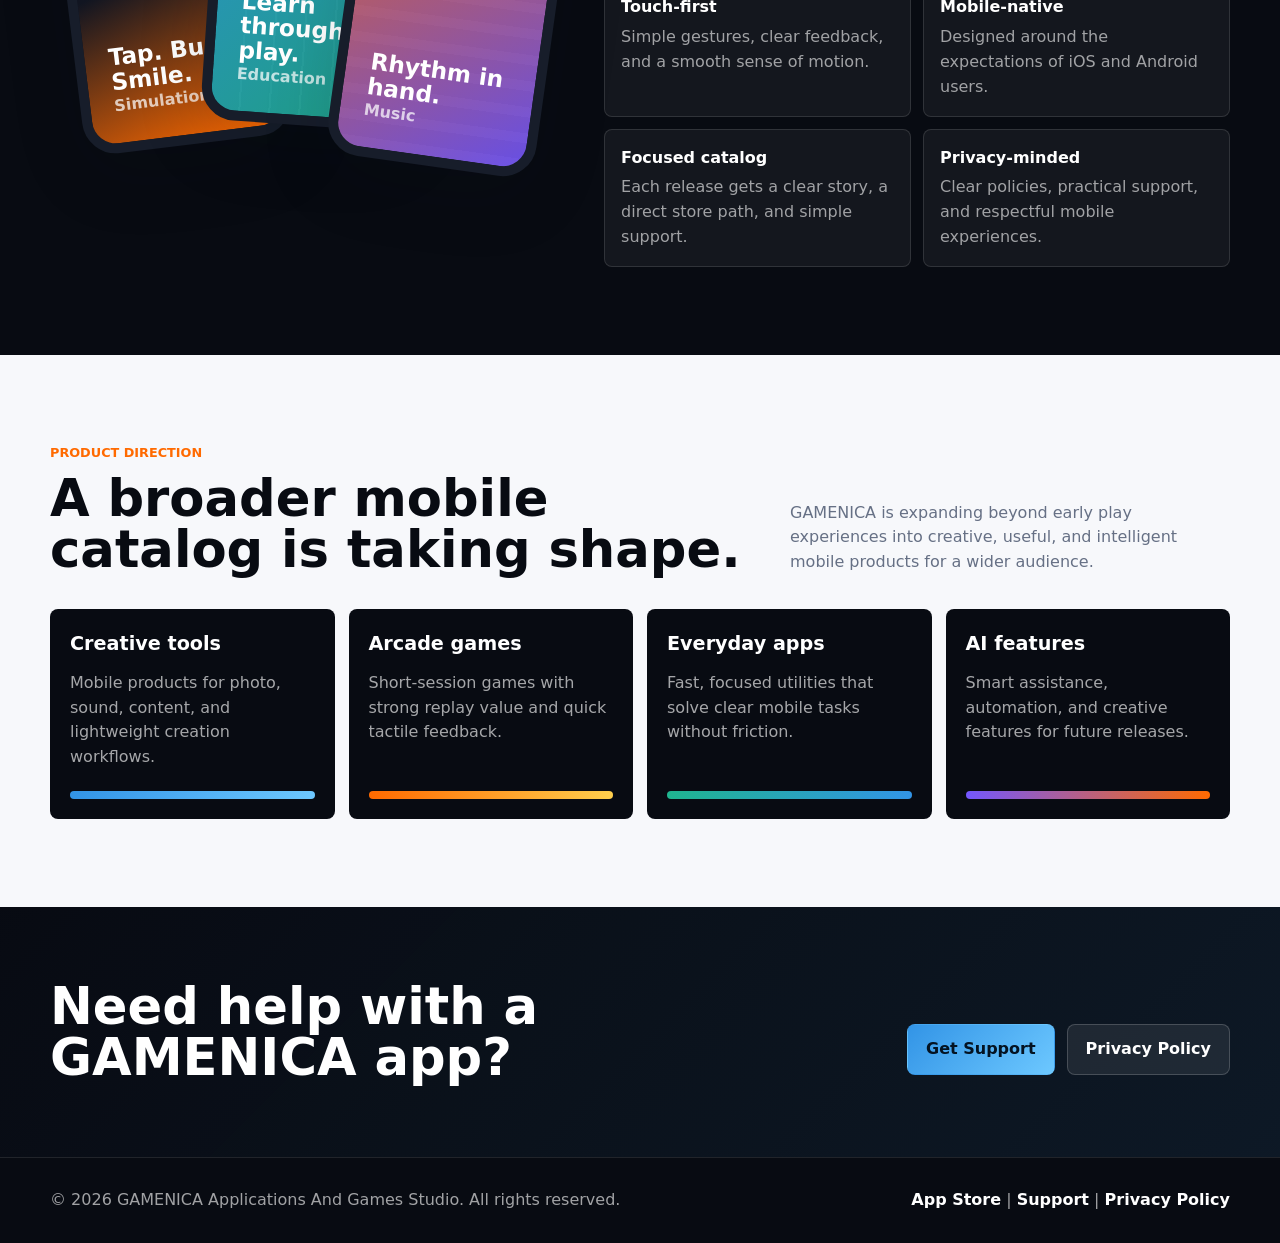
==== commit 270a4922: "Add Fire On Finger: Fire Simulator (Google Play) card, support entry and icon; hero count 18 Co-Auth" ====
--- a/index.html
+++ b/index.html
@@ -46,7 +46,7 @@
           </div>
           <div class="hero-metrics reveal" aria-label="GAMENICA highlights">
             <div class="metric">
-              <strong>17</strong>
+              <strong>18</strong>
               <span>live store releases</span>
             </div>
             <div class="metric">
@@ -192,6 +192,20 @@
               <div class="card-actions">
                 <a class="store-link" href="https://apps.apple.com/us/app/fireworks-piano/id1066723099?uo=4" target="_blank" rel="noopener">App Store</a>
                 <a class="store-link" href="https://play.google.com/store/apps/details?id=tr.com.mnk.nurettin.fireworkspiano" target="_blank" rel="noopener">Google Play</a>
+                <a class="store-link light" href="/support/">Support</a>
+              </div>
+            </article>
+
+            <article class="app-card reveal" data-app-card data-category="simulation game" style="--card-a:#3b1f6b;--card-b:#ff6a00">
+              <img class="app-icon app-icon-image" src="/assets/app-icons/fire-on-finger-fire-simulator.jpg" alt="Fire On Finger: Fire Simulator app icon" loading="lazy" />
+              <div class="app-meta">
+                <span class="pill">Simulation</span>
+                <span class="pill">Android</span>
+              </div>
+              <h3>Fire On Finger: Fire Simulator</h3>
+              <p>Draw with real fire: 21 fire types, hand tracking with the camera, fire shows, a 35-level game and a cozy fireplace.</p>
+              <div class="card-actions">
+                <a class="store-link" href="https://play.google.com/store/apps/details?id=tr.com.mnk.nurettin.fireonfinger" target="_blank" rel="noopener">Google Play</a>
                 <a class="store-link light" href="/support/">Support</a>
               </div>
             </article>
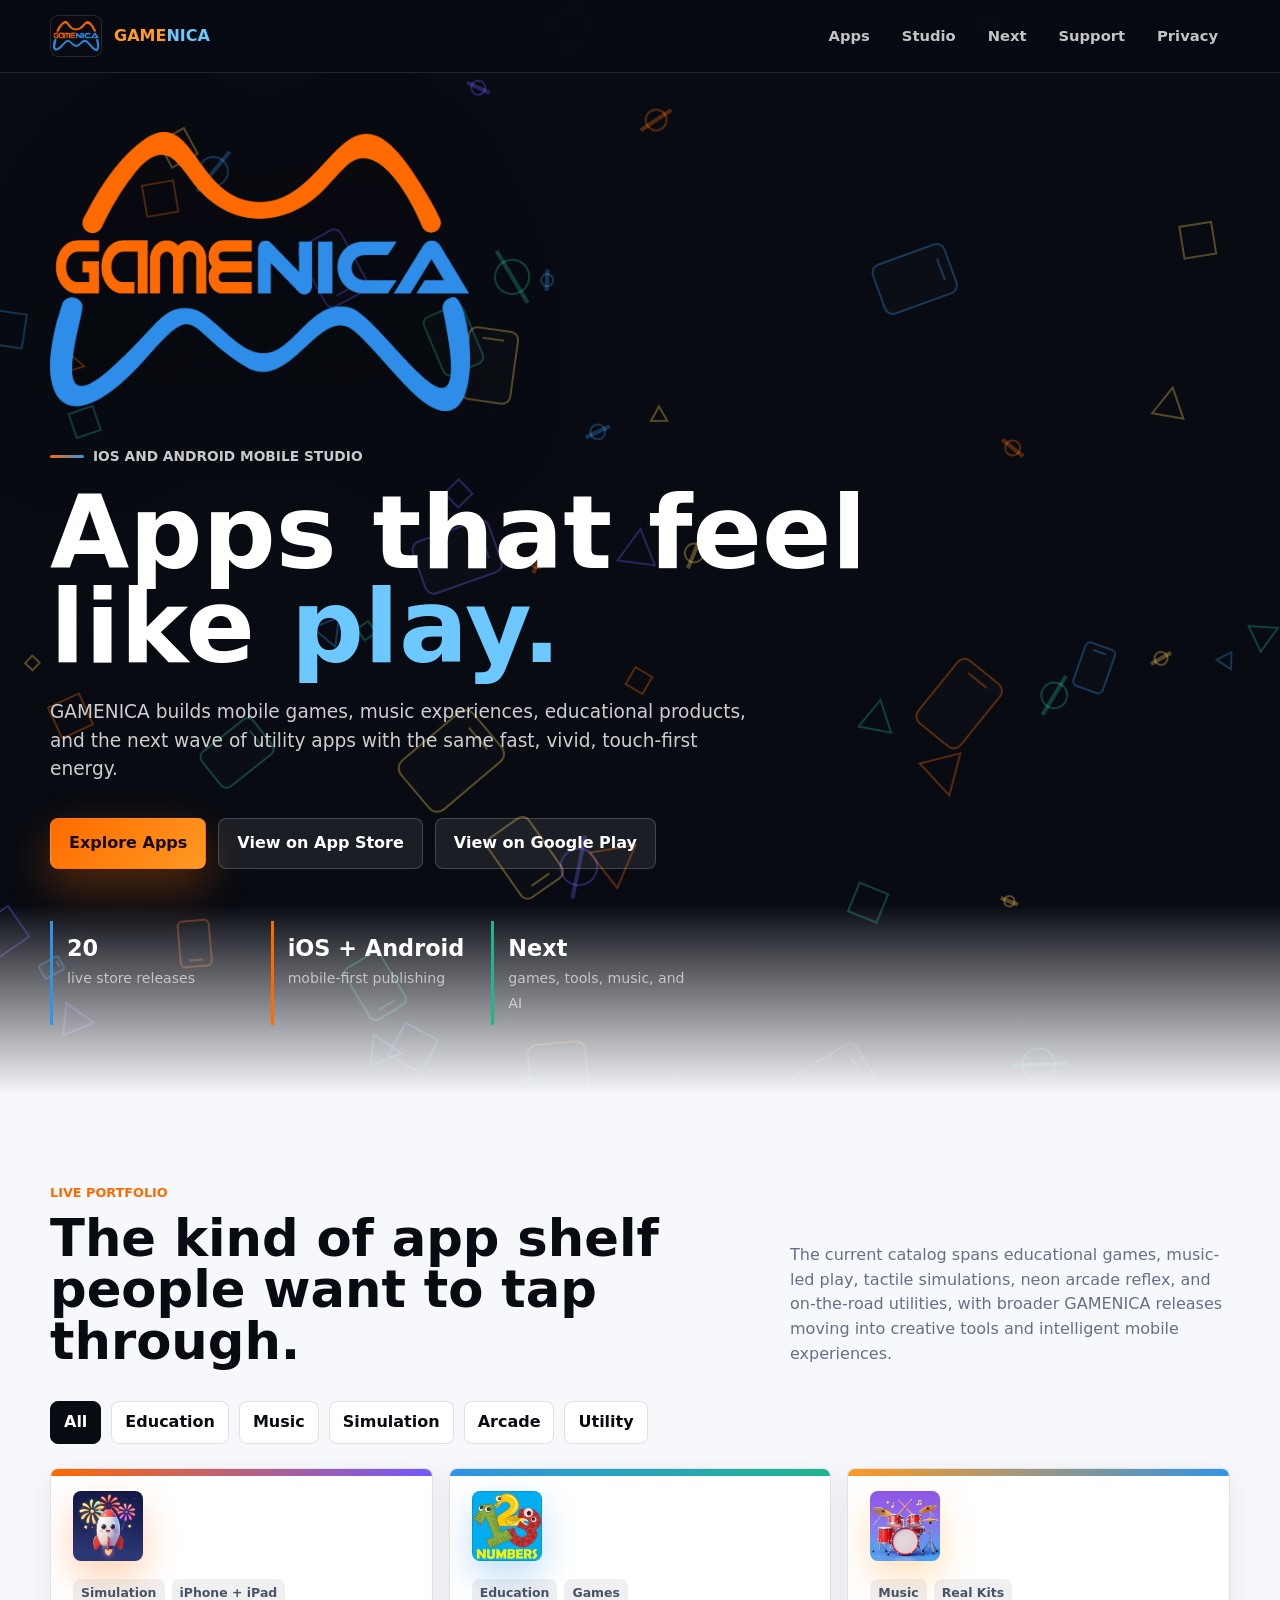
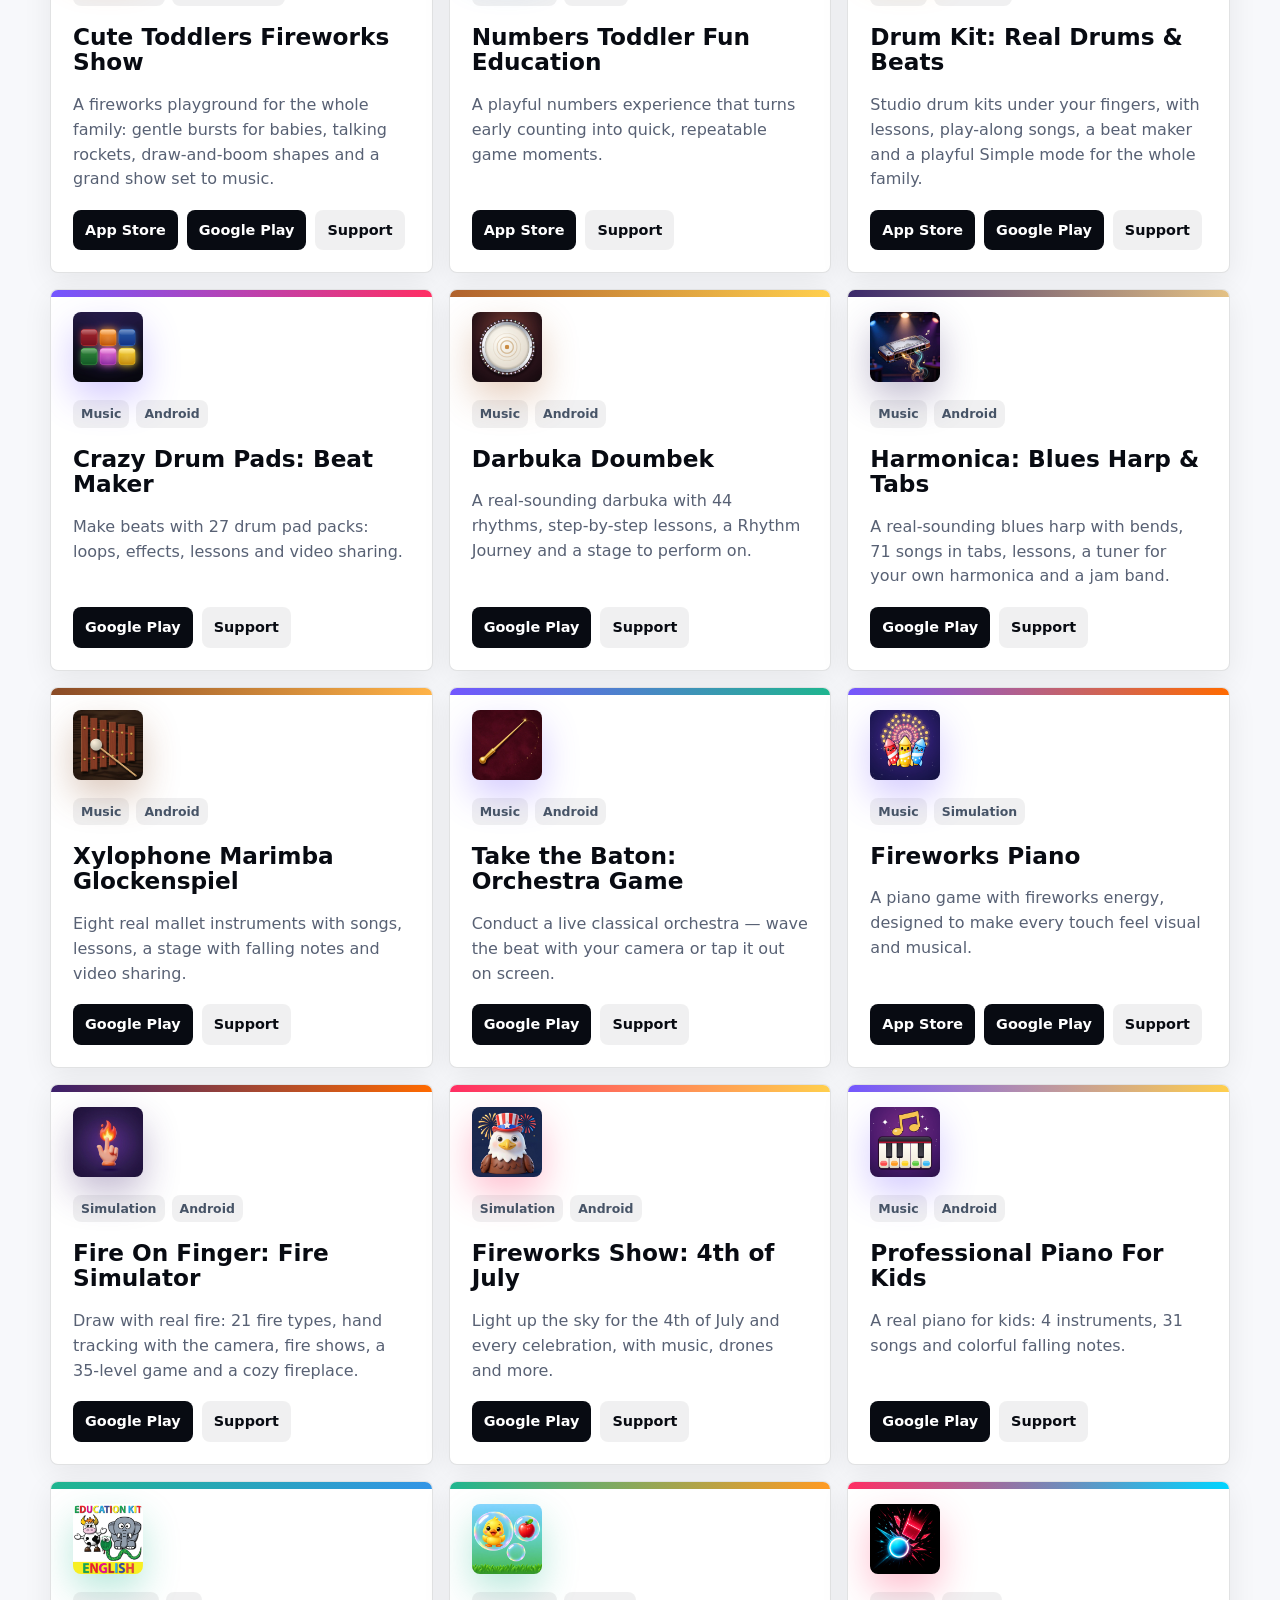
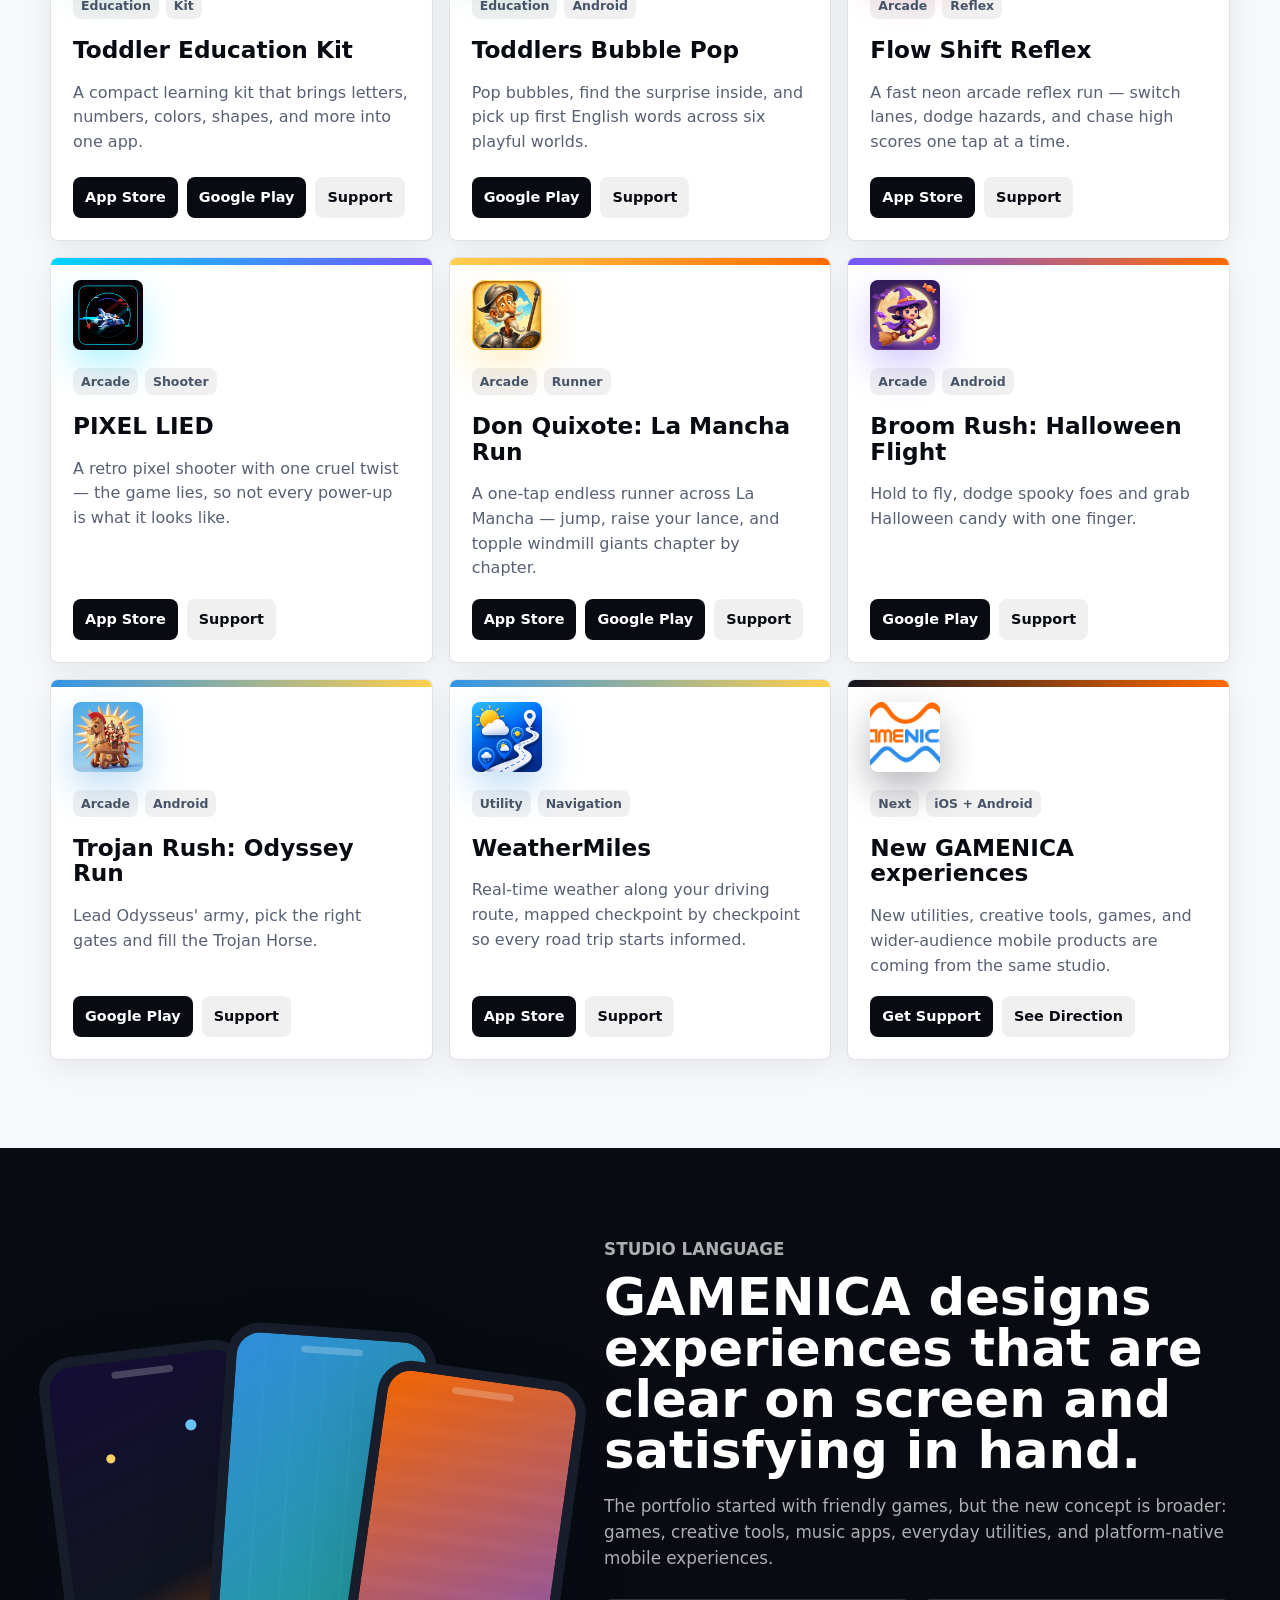
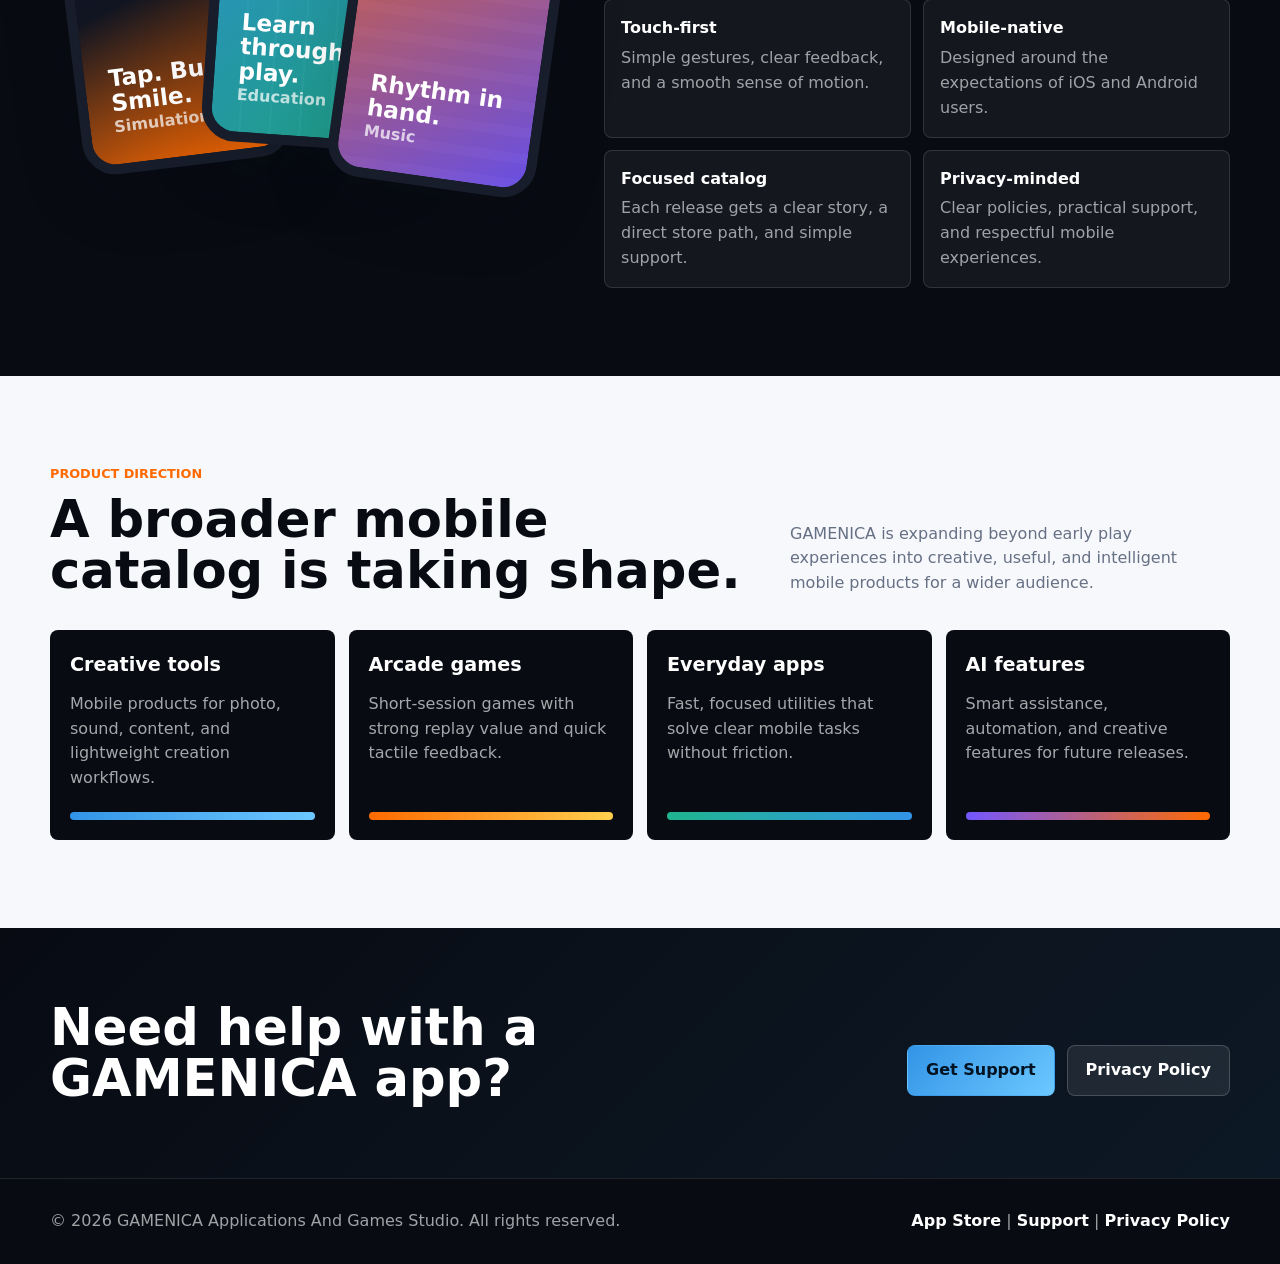
==== commit 9d427b38: "Add Take the Baton and Fireworks Show: 4th of July Both shipped on Google Play and were missing from" ====
--- a/index.html
+++ b/index.html
@@ -46,7 +46,7 @@
           </div>
           <div class="hero-metrics reveal" aria-label="GAMENICA highlights">
             <div class="metric">
-              <strong>18</strong>
+              <strong>20</strong>
               <span>live store releases</span>
             </div>
             <div class="metric">
@@ -181,6 +181,20 @@
               </div>
             </article>
 
+            <article class="app-card reveal" data-app-card data-category="music game" style="--card-a:#7357ff;--card-b:#1fb58f">
+              <img class="app-icon app-icon-image" src="/assets/app-icons/take-the-baton-orchestra-game.jpg" alt="Take the Baton: Orchestra Game app icon" loading="lazy" />
+              <div class="app-meta">
+                <span class="pill">Music</span>
+                <span class="pill">Android</span>
+              </div>
+              <h3>Take the Baton: Orchestra Game</h3>
+              <p>Conduct a live classical orchestra — wave the beat with your camera or tap it out on screen.</p>
+              <div class="card-actions">
+                <a class="store-link" href="https://play.google.com/store/apps/details?id=com.gamenica.orchestra" target="_blank" rel="noopener">Google Play</a>
+                <a class="store-link light" href="/support/">Support</a>
+              </div>
+            </article>
+
             <article class="app-card reveal" data-app-card data-category="music simulation game" style="--card-a:#7357ff;--card-b:#ff6a00">
               <img class="app-icon app-icon-image" src="/assets/app-icons/fireworks-piano.jpg" alt="Fireworks Piano app icon" loading="lazy" />
               <div class="app-meta">
@@ -206,6 +220,20 @@
               <p>Draw with real fire: 21 fire types, hand tracking with the camera, fire shows, a 35-level game and a cozy fireplace.</p>
               <div class="card-actions">
                 <a class="store-link" href="https://play.google.com/store/apps/details?id=tr.com.mnk.nurettin.fireonfinger" target="_blank" rel="noopener">Google Play</a>
+                <a class="store-link light" href="/support/">Support</a>
+              </div>
+            </article>
+
+            <article class="app-card reveal" data-app-card data-category="simulation game" style="--card-a:#ff2e63;--card-b:#ffcf4d">
+              <img class="app-icon app-icon-image" src="/assets/app-icons/fireworks-show-4th-of-july.jpg" alt="Fireworks Show: 4th of July app icon" loading="lazy" />
+              <div class="app-meta">
+                <span class="pill">Simulation</span>
+                <span class="pill">Android</span>
+              </div>
+              <h3>Fireworks Show: 4th of July</h3>
+              <p>Light up the sky for the 4th of July and every celebration, with music, drones and more.</p>
+              <div class="card-actions">
+                <a class="store-link" href="https://play.google.com/store/apps/details?id=tr.com.gamenica.nurettink.fourthofjulyfireworksshow" target="_blank" rel="noopener">Google Play</a>
                 <a class="store-link light" href="/support/">Support</a>
               </div>
             </article>
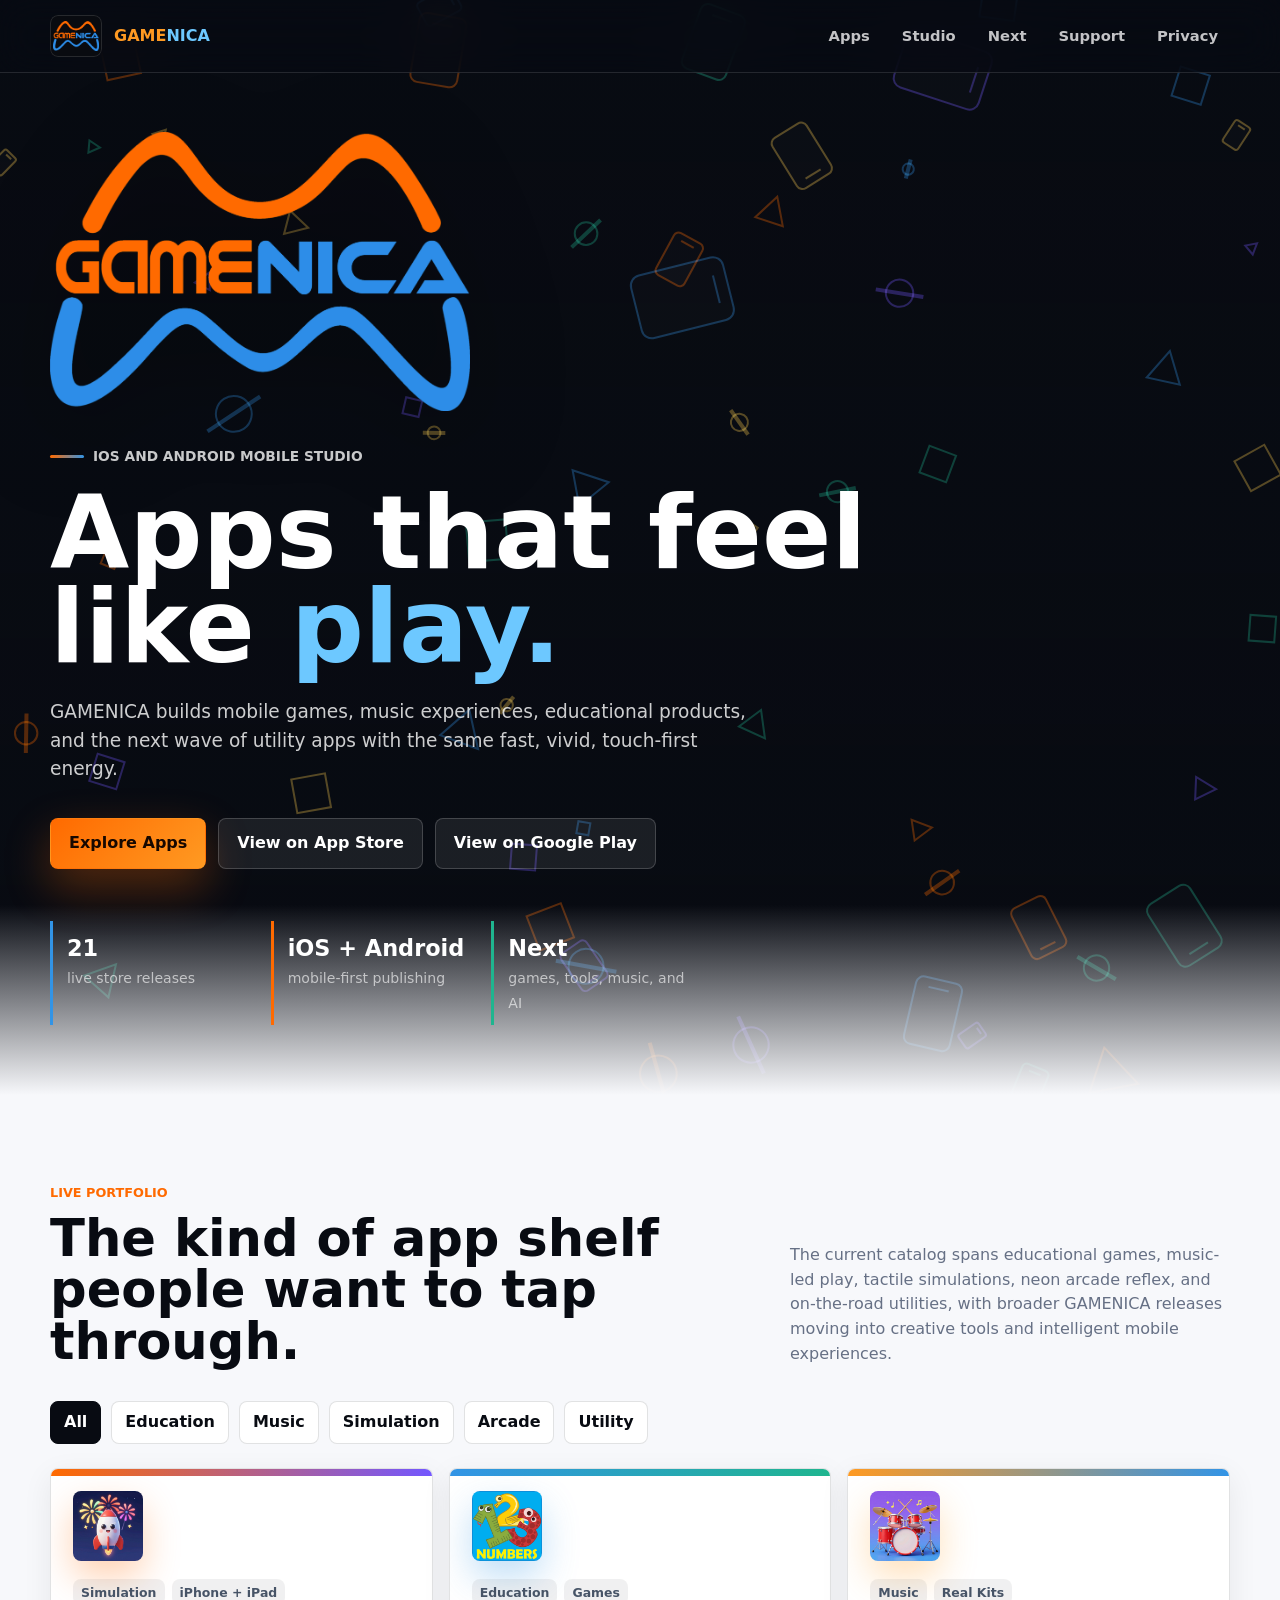
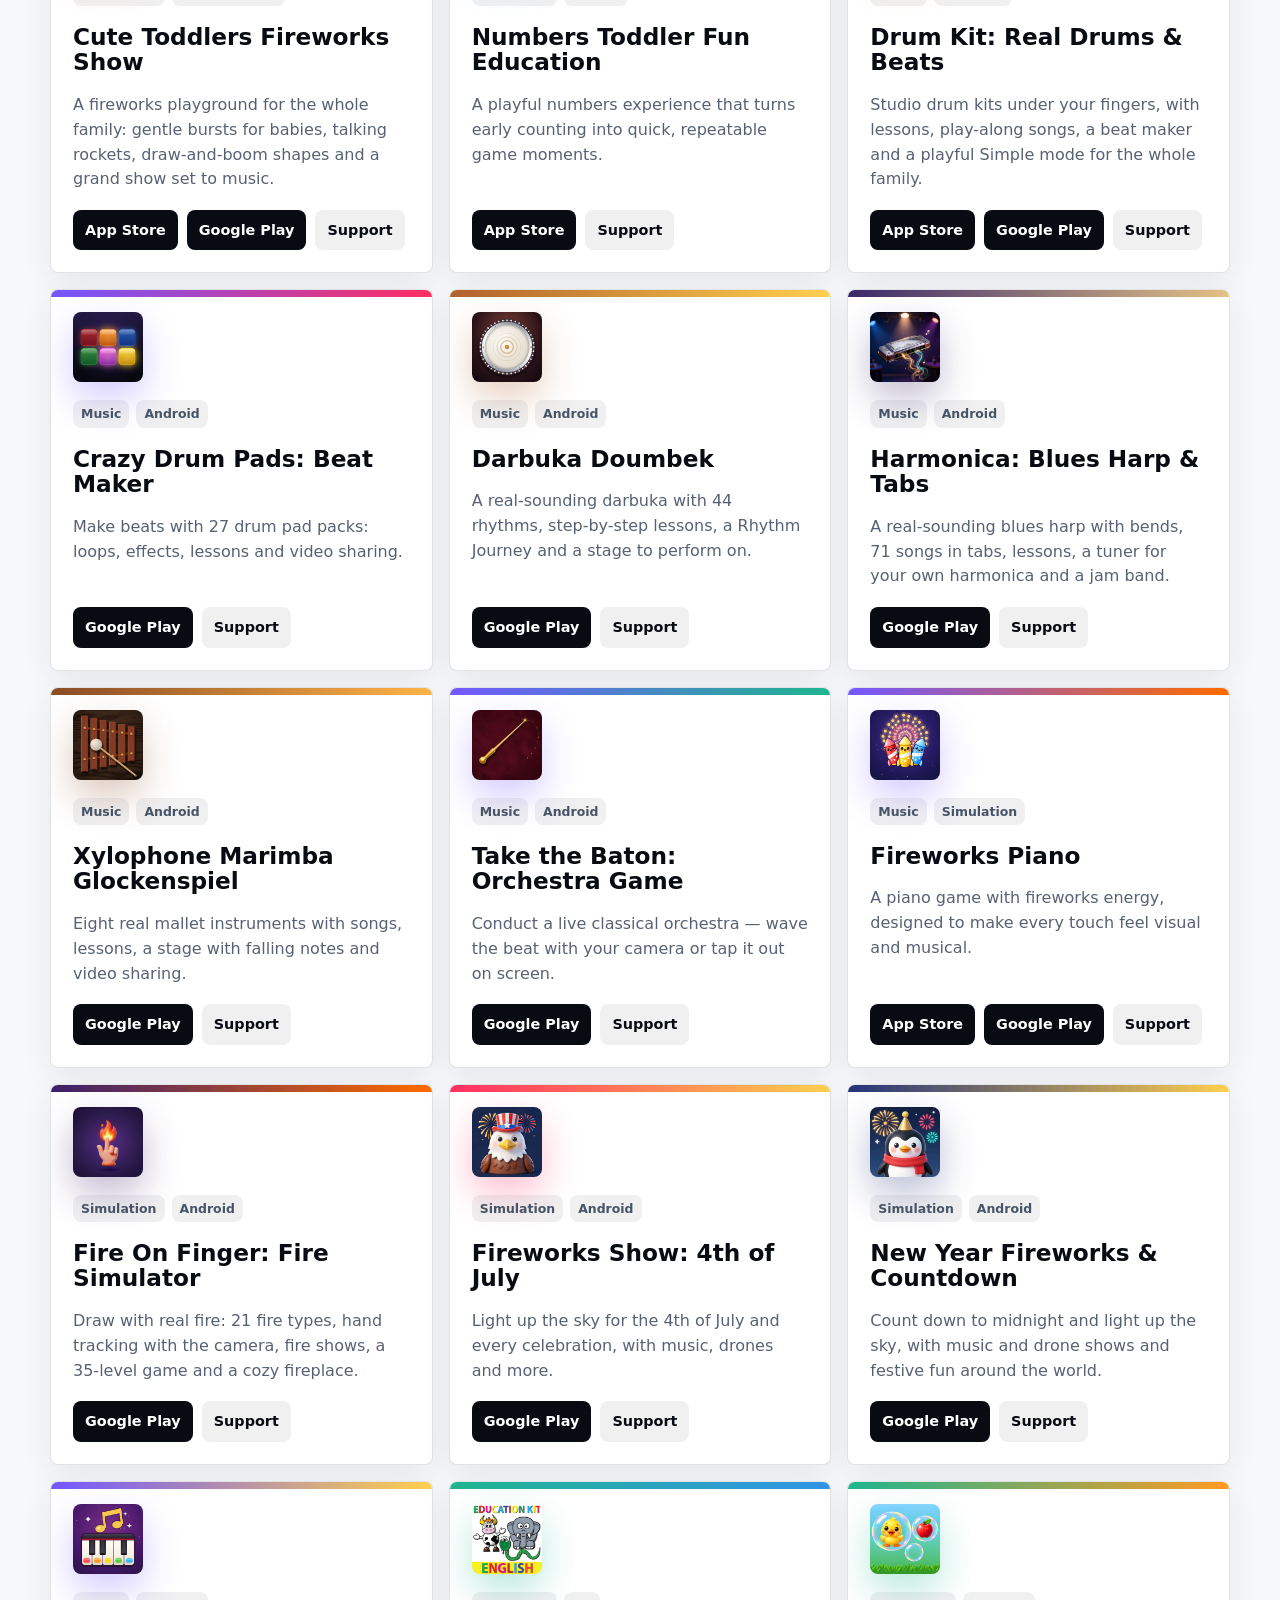
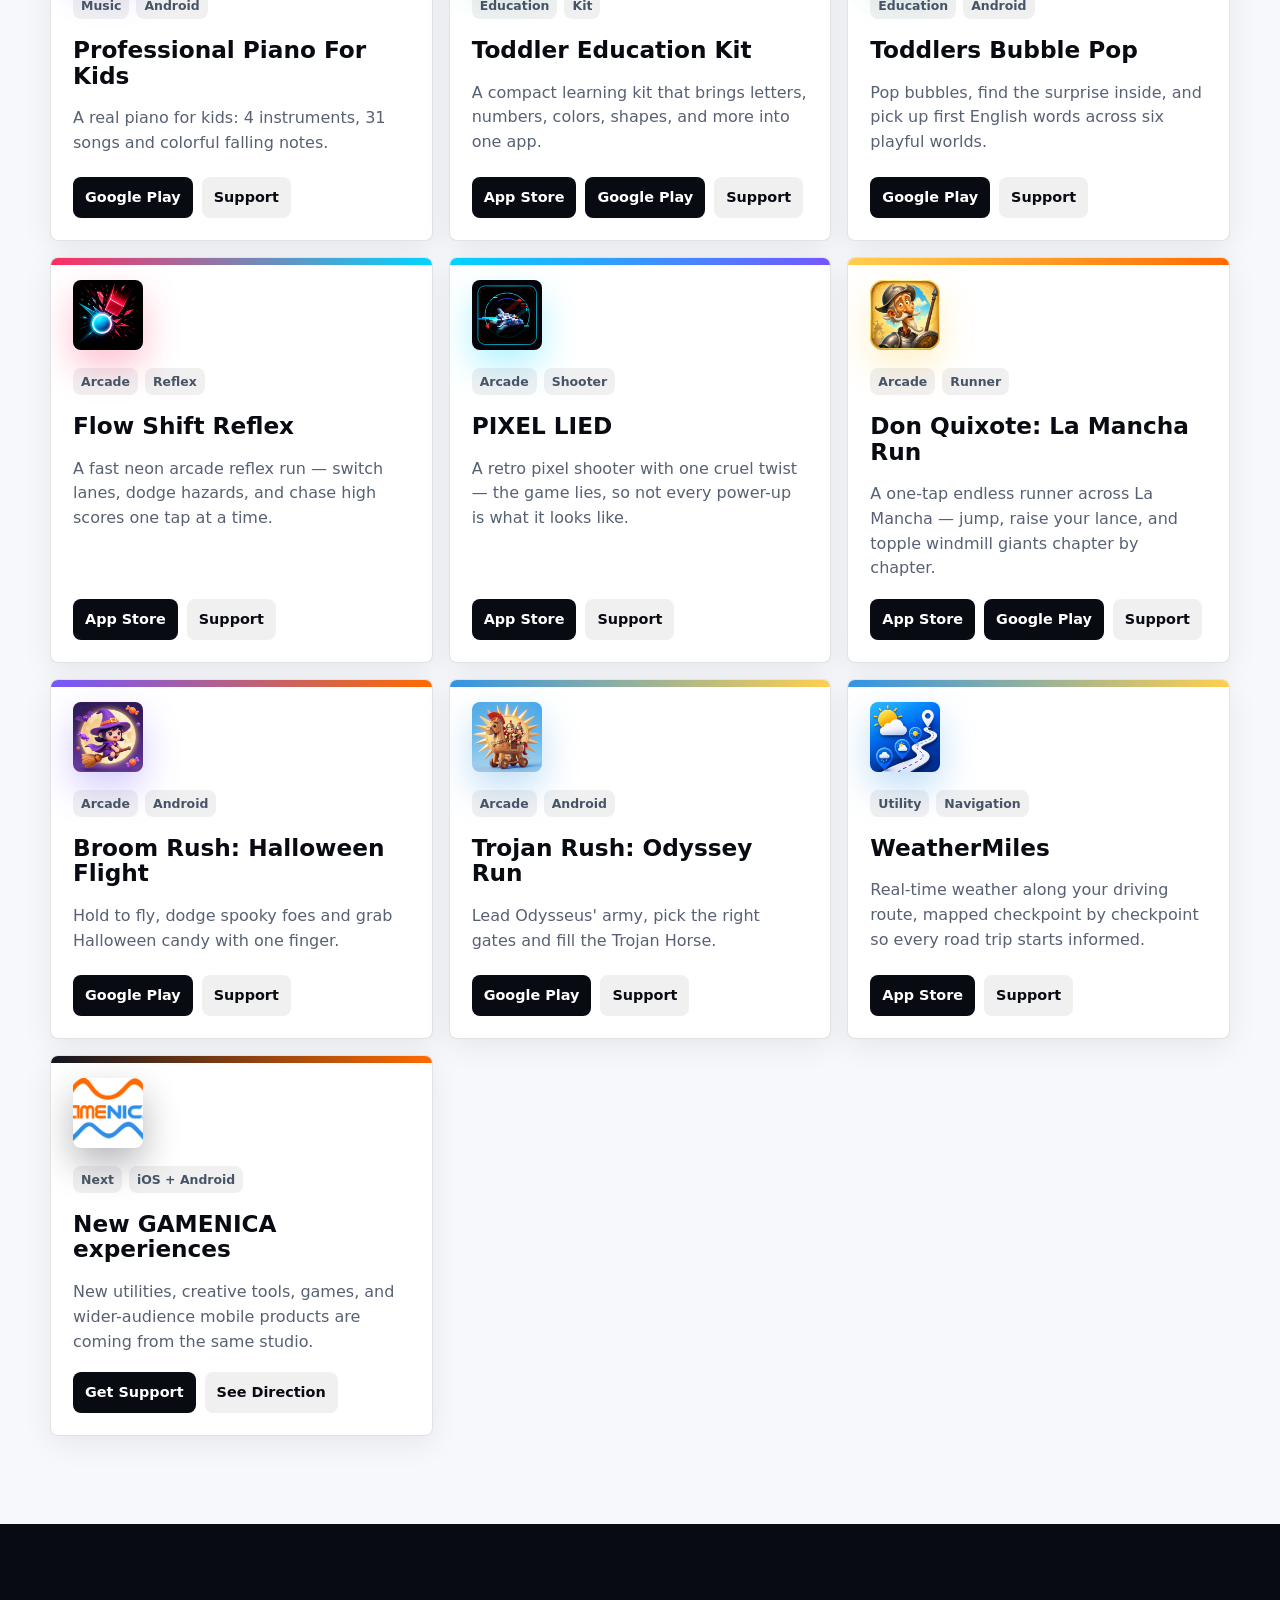
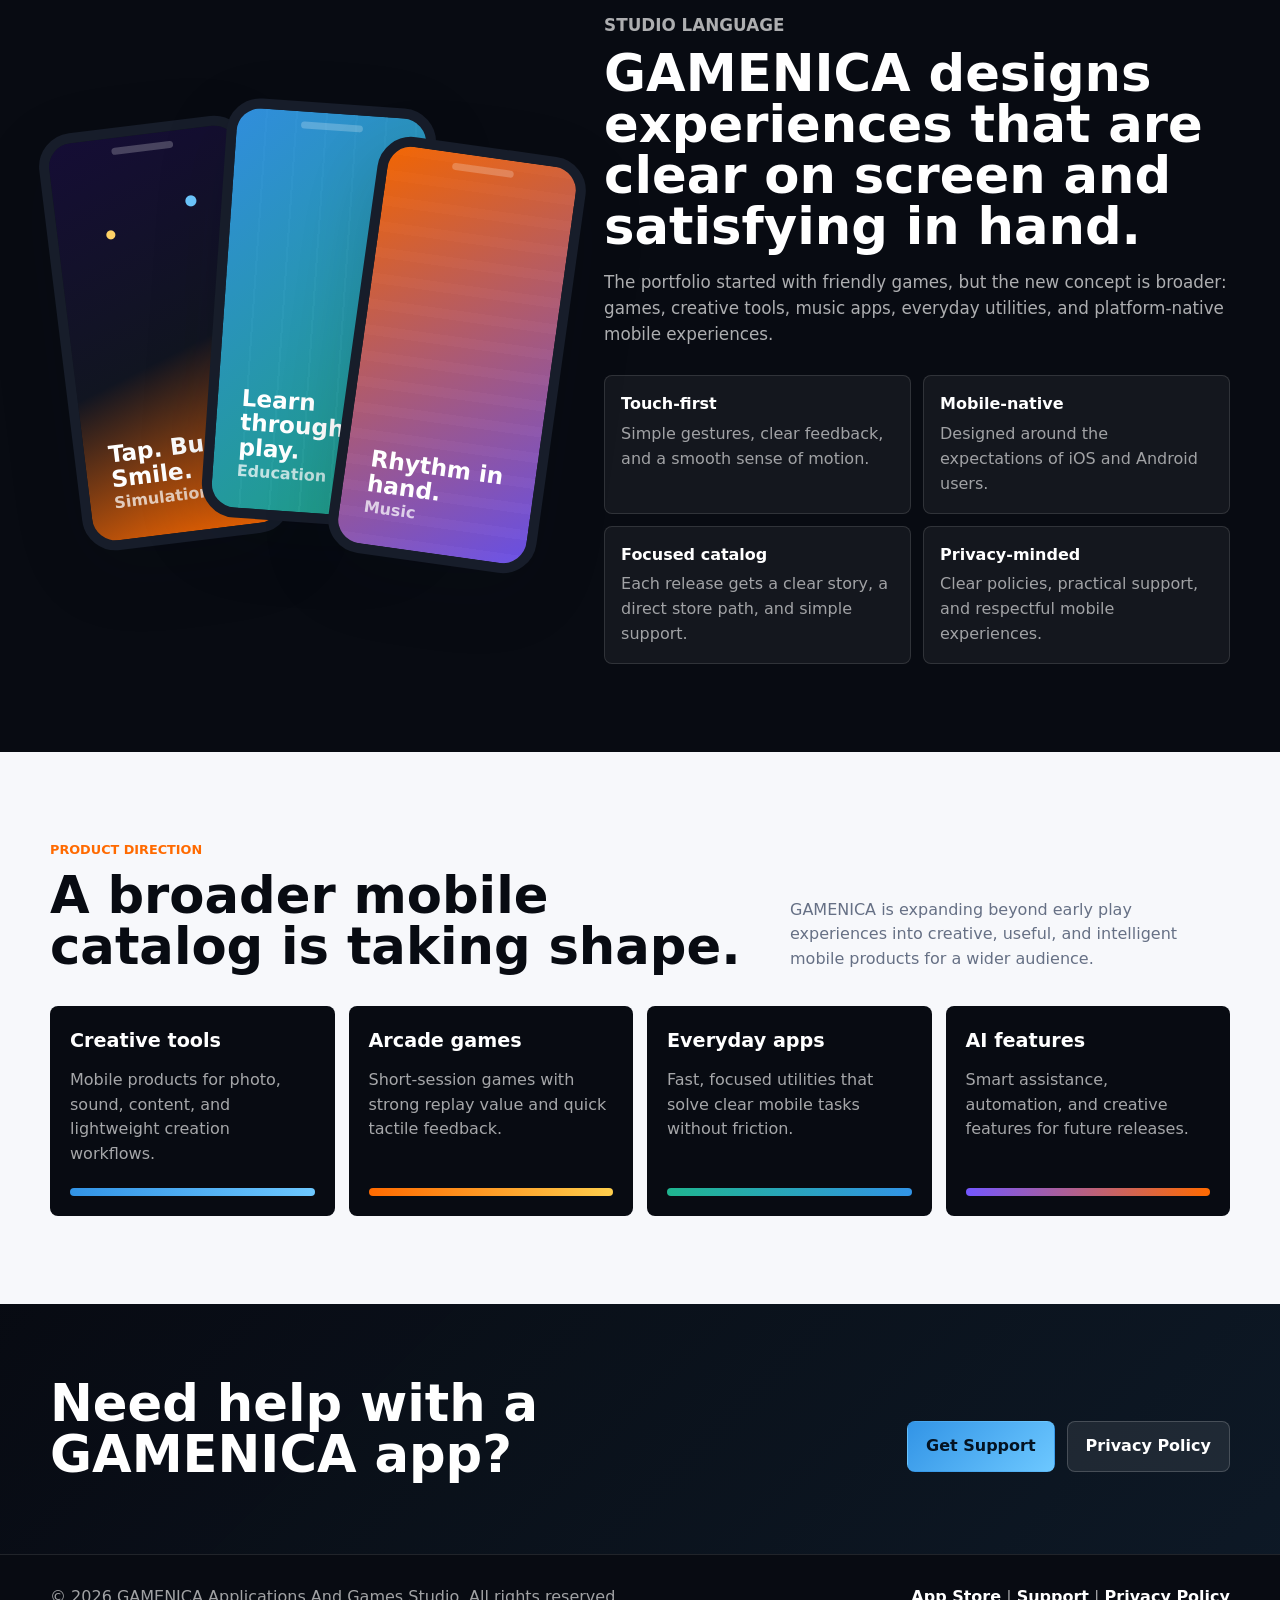
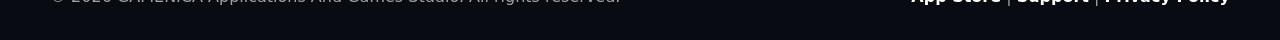
==== commit 36f100e7: "Add New Year Fireworks & Countdown The app shipped on Google Play (2.0.0) and was missing from the p" ====
--- a/index.html
+++ b/index.html
@@ -46,7 +46,7 @@
           </div>
           <div class="hero-metrics reveal" aria-label="GAMENICA highlights">
             <div class="metric">
-              <strong>20</strong>
+              <strong>21</strong>
               <span>live store releases</span>
             </div>
             <div class="metric">
@@ -234,6 +234,20 @@
               <p>Light up the sky for the 4th of July and every celebration, with music, drones and more.</p>
               <div class="card-actions">
                 <a class="store-link" href="https://play.google.com/store/apps/details?id=tr.com.gamenica.nurettink.fourthofjulyfireworksshow" target="_blank" rel="noopener">Google Play</a>
+                <a class="store-link light" href="/support/">Support</a>
+              </div>
+            </article>
+
+            <article class="app-card reveal" data-app-card data-category="simulation game" style="--card-a:#24337a;--card-b:#ffcf4d">
+              <img class="app-icon app-icon-image" src="/assets/app-icons/new-year-fireworks-countdown.jpg" alt="New Year Fireworks &amp; Countdown app icon" loading="lazy" />
+              <div class="app-meta">
+                <span class="pill">Simulation</span>
+                <span class="pill">Android</span>
+              </div>
+              <h3>New Year Fireworks &amp; Countdown</h3>
+              <p>Count down to midnight and light up the sky, with music and drone shows and festive fun around the world.</p>
+              <div class="card-actions">
+                <a class="store-link" href="https://play.google.com/store/apps/details?id=tr.com.gamenica.nurettink.christmasfireworksshow" target="_blank" rel="noopener">Google Play</a>
                 <a class="store-link light" href="/support/">Support</a>
               </div>
             </article>
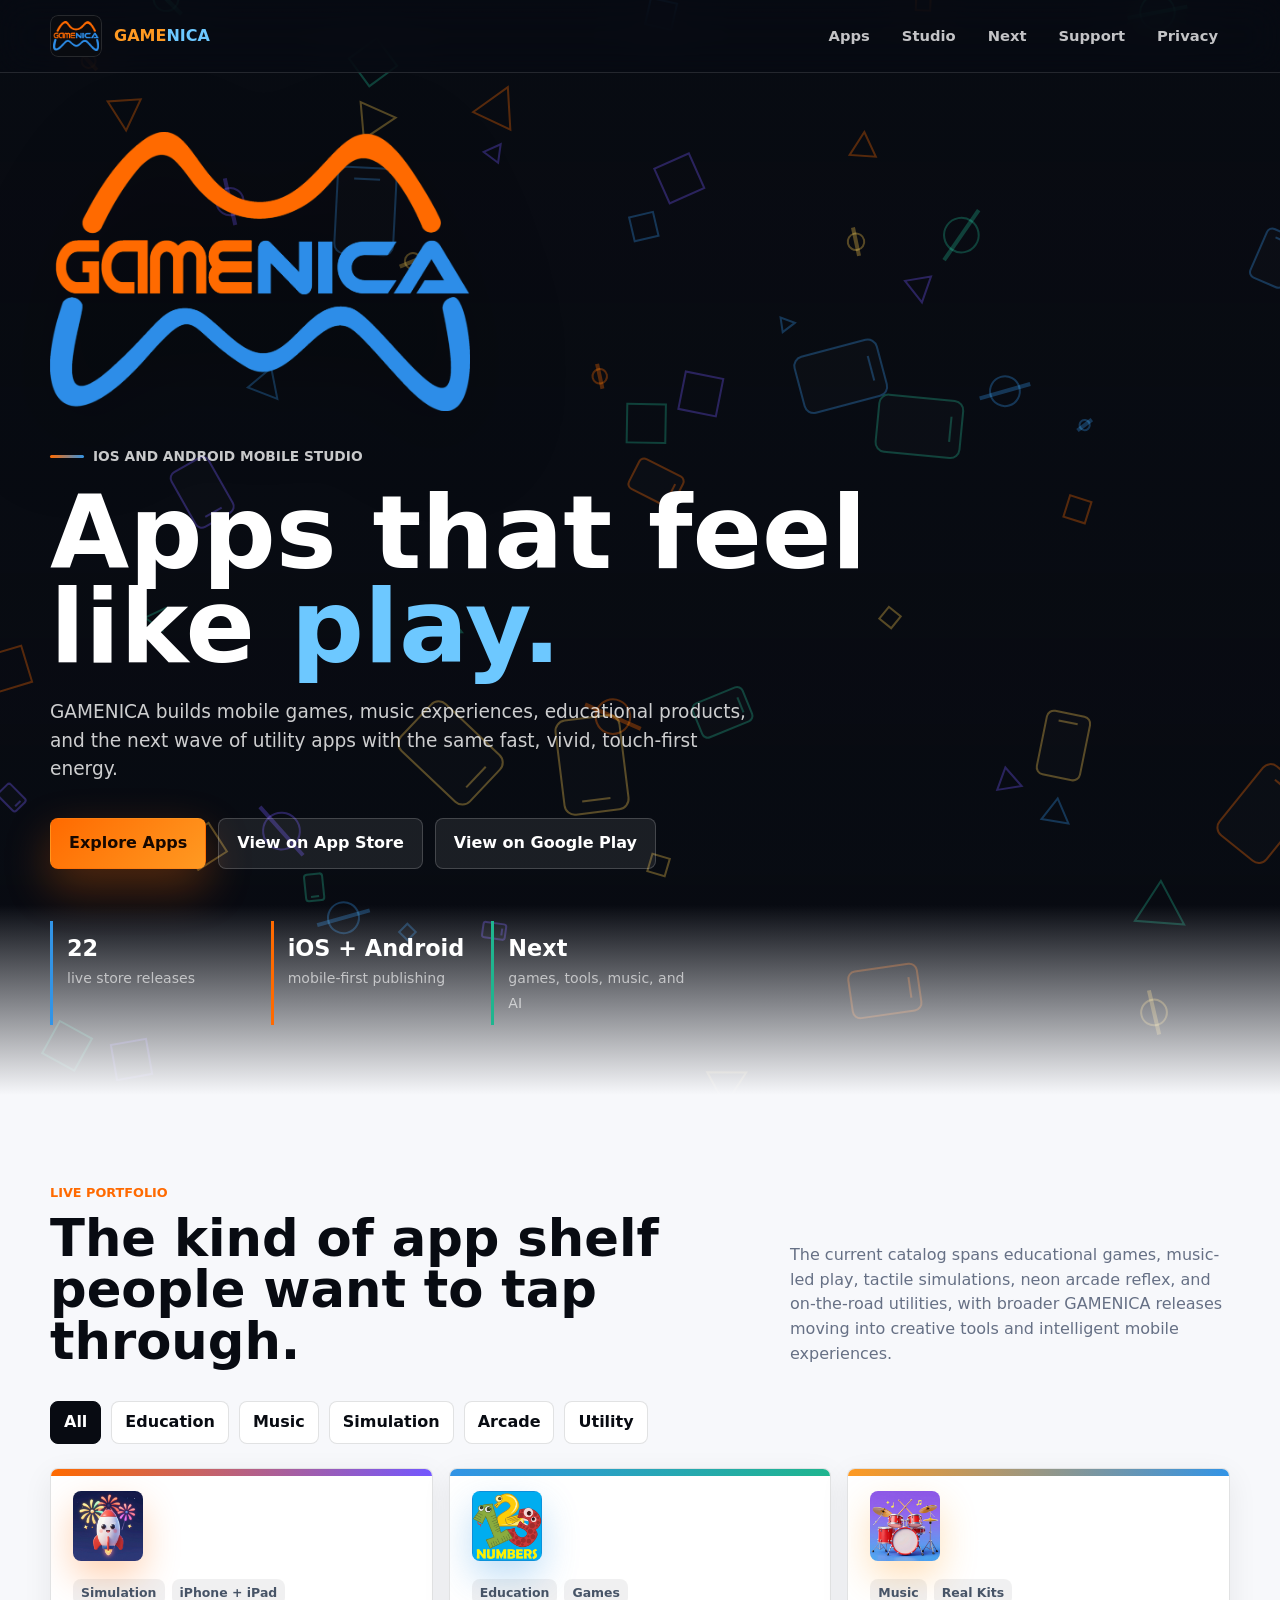
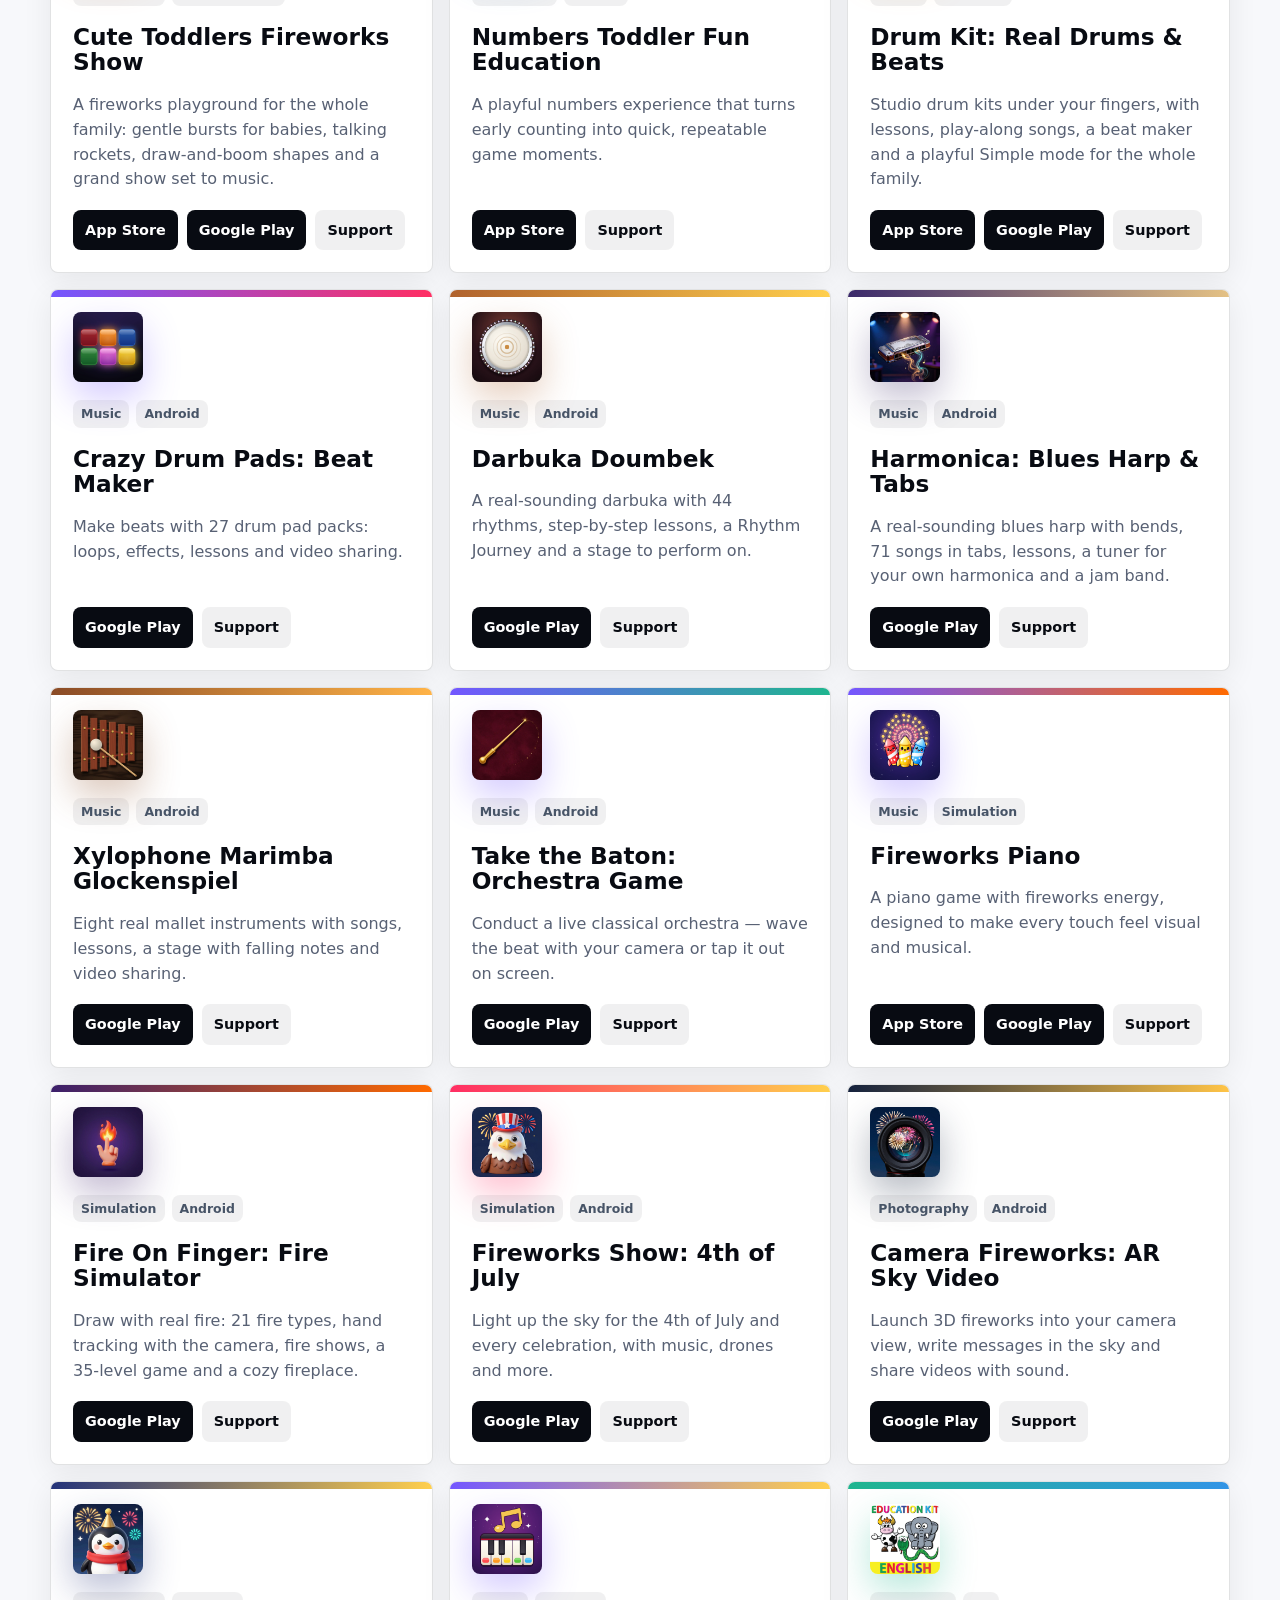
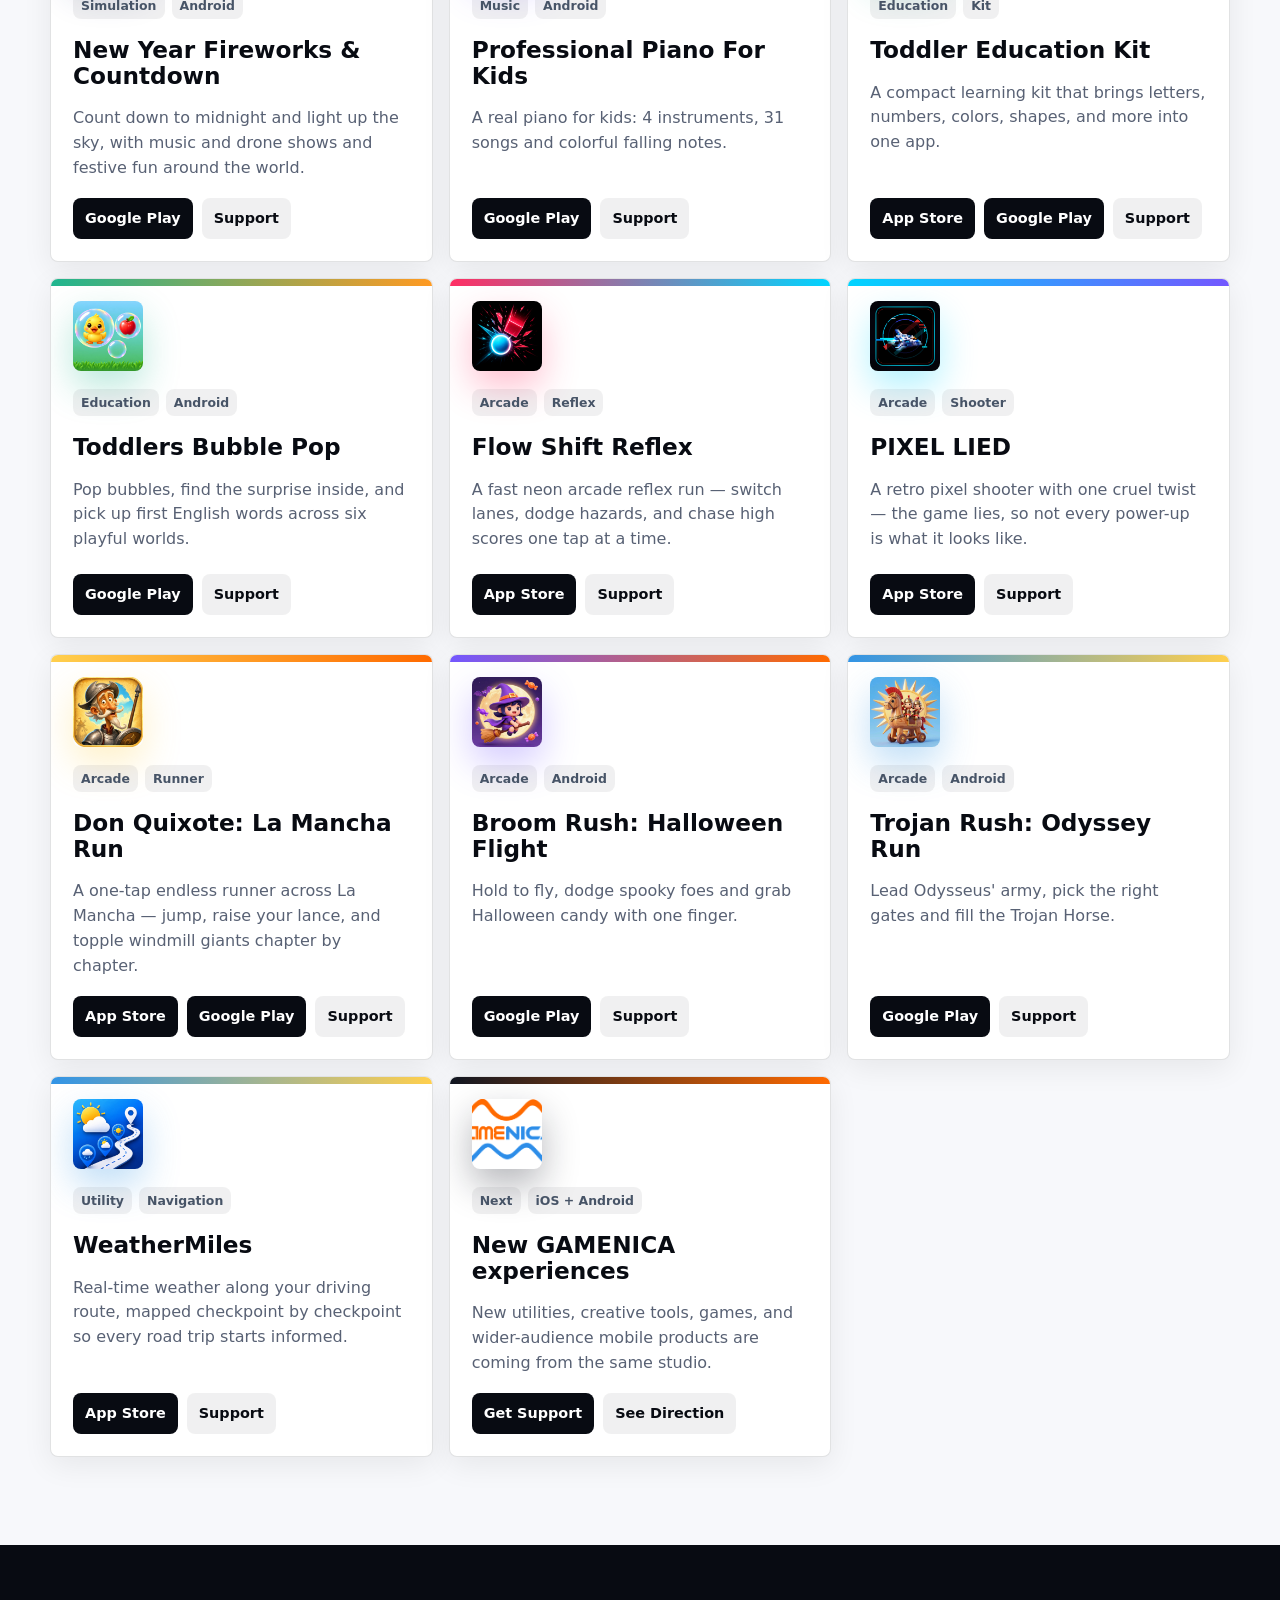
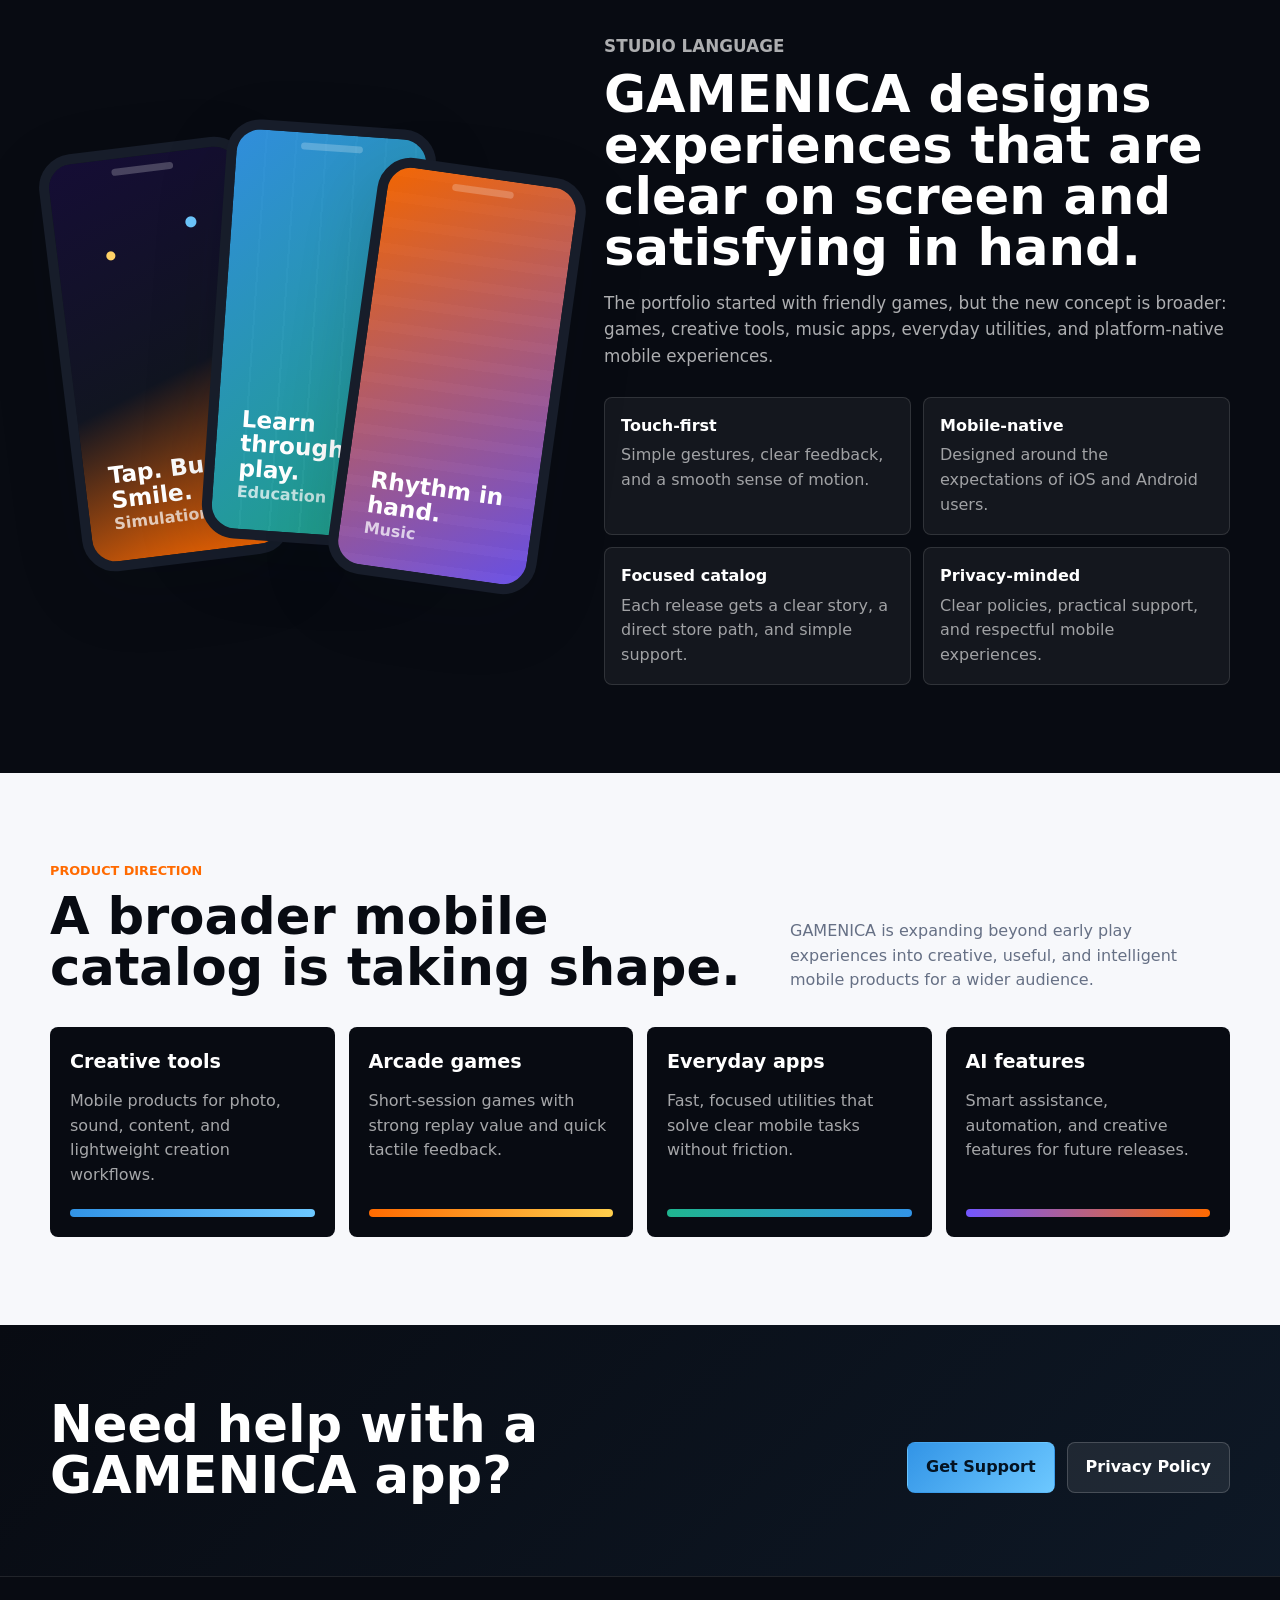
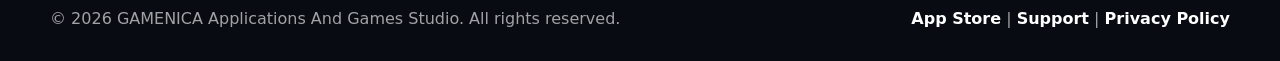
==== commit aaff8c10: "Add Camera Fireworks: AR Sky Video The app shipped on Google Play (2.0.0) today and was missing from" ====
--- a/index.html
+++ b/index.html
@@ -46,7 +46,7 @@
           </div>
           <div class="hero-metrics reveal" aria-label="GAMENICA highlights">
             <div class="metric">
-              <strong>21</strong>
+              <strong>22</strong>
               <span>live store releases</span>
             </div>
             <div class="metric">
@@ -234,6 +234,20 @@
               <p>Light up the sky for the 4th of July and every celebration, with music, drones and more.</p>
               <div class="card-actions">
                 <a class="store-link" href="https://play.google.com/store/apps/details?id=tr.com.gamenica.nurettink.fourthofjulyfireworksshow" target="_blank" rel="noopener">Google Play</a>
+                <a class="store-link light" href="/support/">Support</a>
+              </div>
+            </article>
+
+            <article class="app-card reveal" data-app-card data-category="utility simulation" style="--card-a:#14213d;--card-b:#ffc447">
+              <img class="app-icon app-icon-image" src="/assets/app-icons/camera-fireworks-ar-sky-video.jpg" alt="Camera Fireworks: AR Sky Video app icon" loading="lazy" />
+              <div class="app-meta">
+                <span class="pill">Photography</span>
+                <span class="pill">Android</span>
+              </div>
+              <h3>Camera Fireworks: AR Sky Video</h3>
+              <p>Launch 3D fireworks into your camera view, write messages in the sky and share videos with sound.</p>
+              <div class="card-actions">
+                <a class="store-link" href="https://play.google.com/store/apps/details?id=com.gamenica.camerafireworks" target="_blank" rel="noopener">Google Play</a>
                 <a class="store-link light" href="/support/">Support</a>
               </div>
             </article>
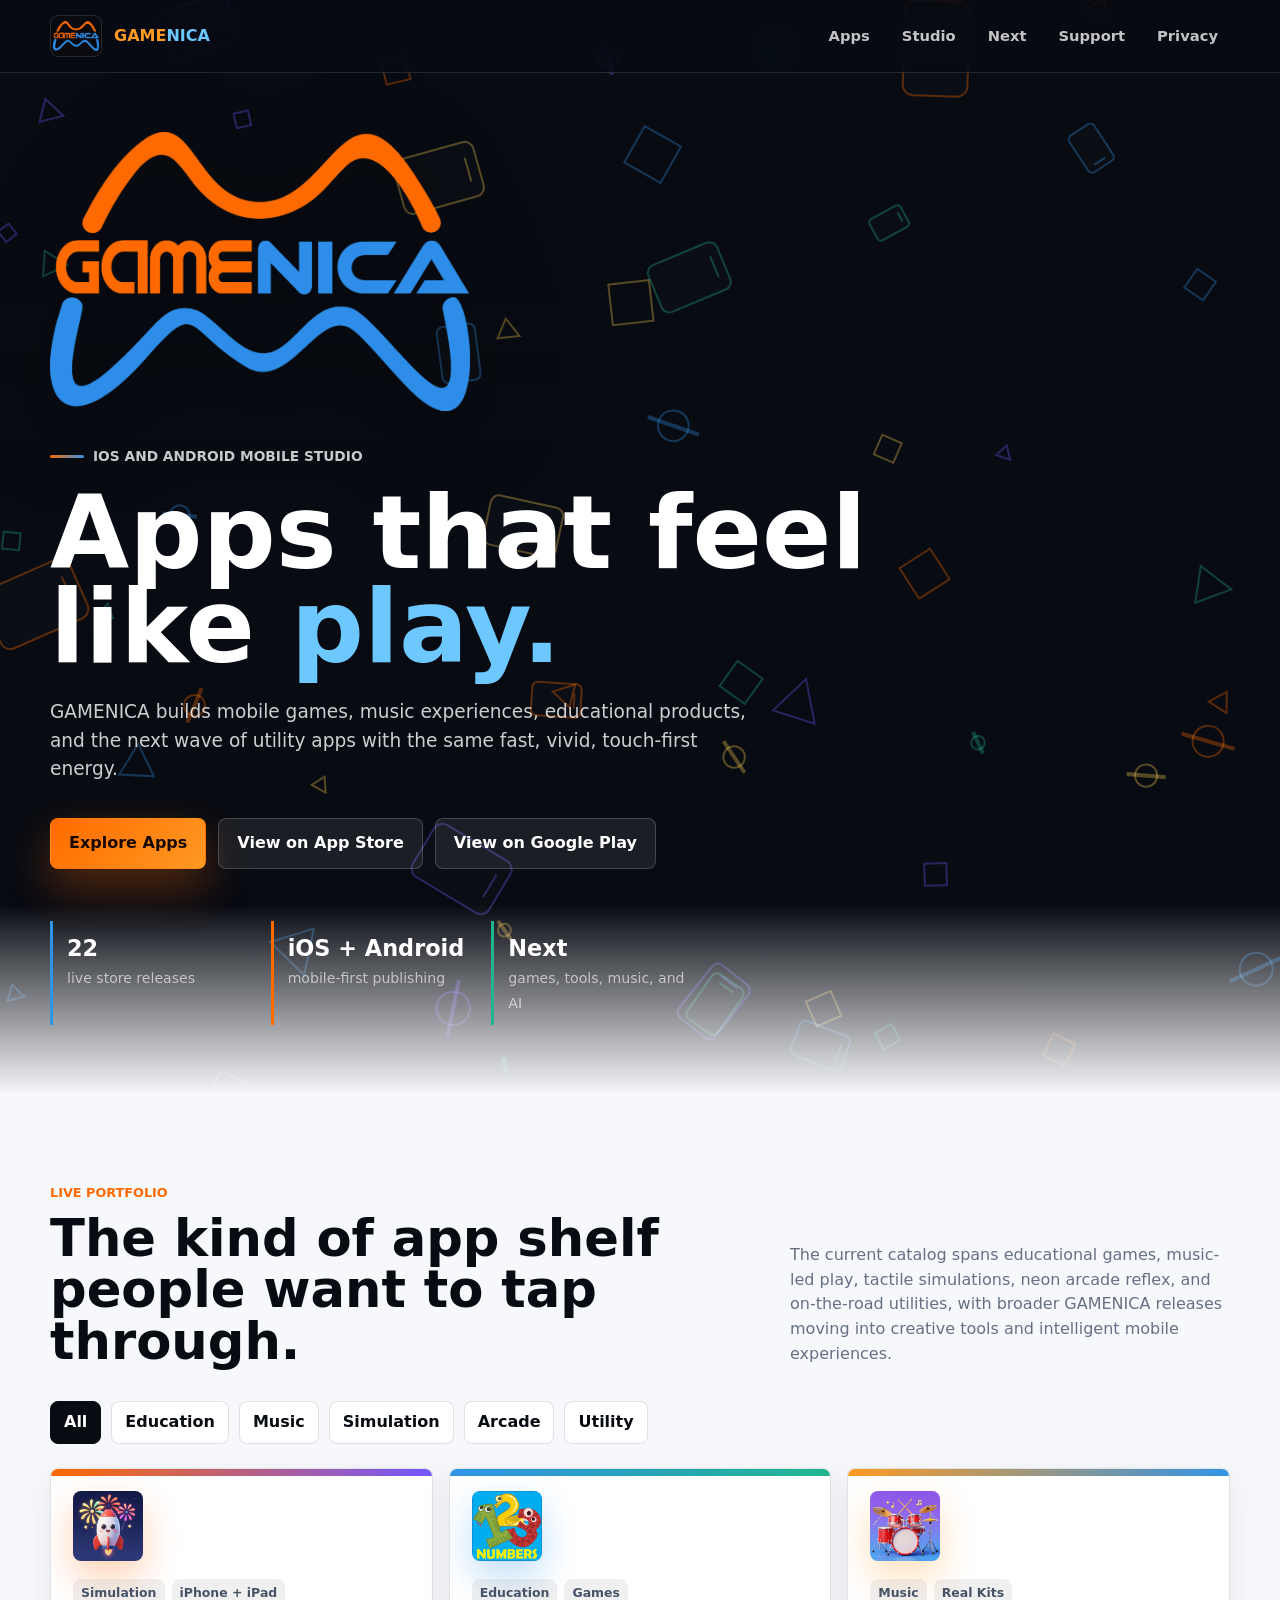
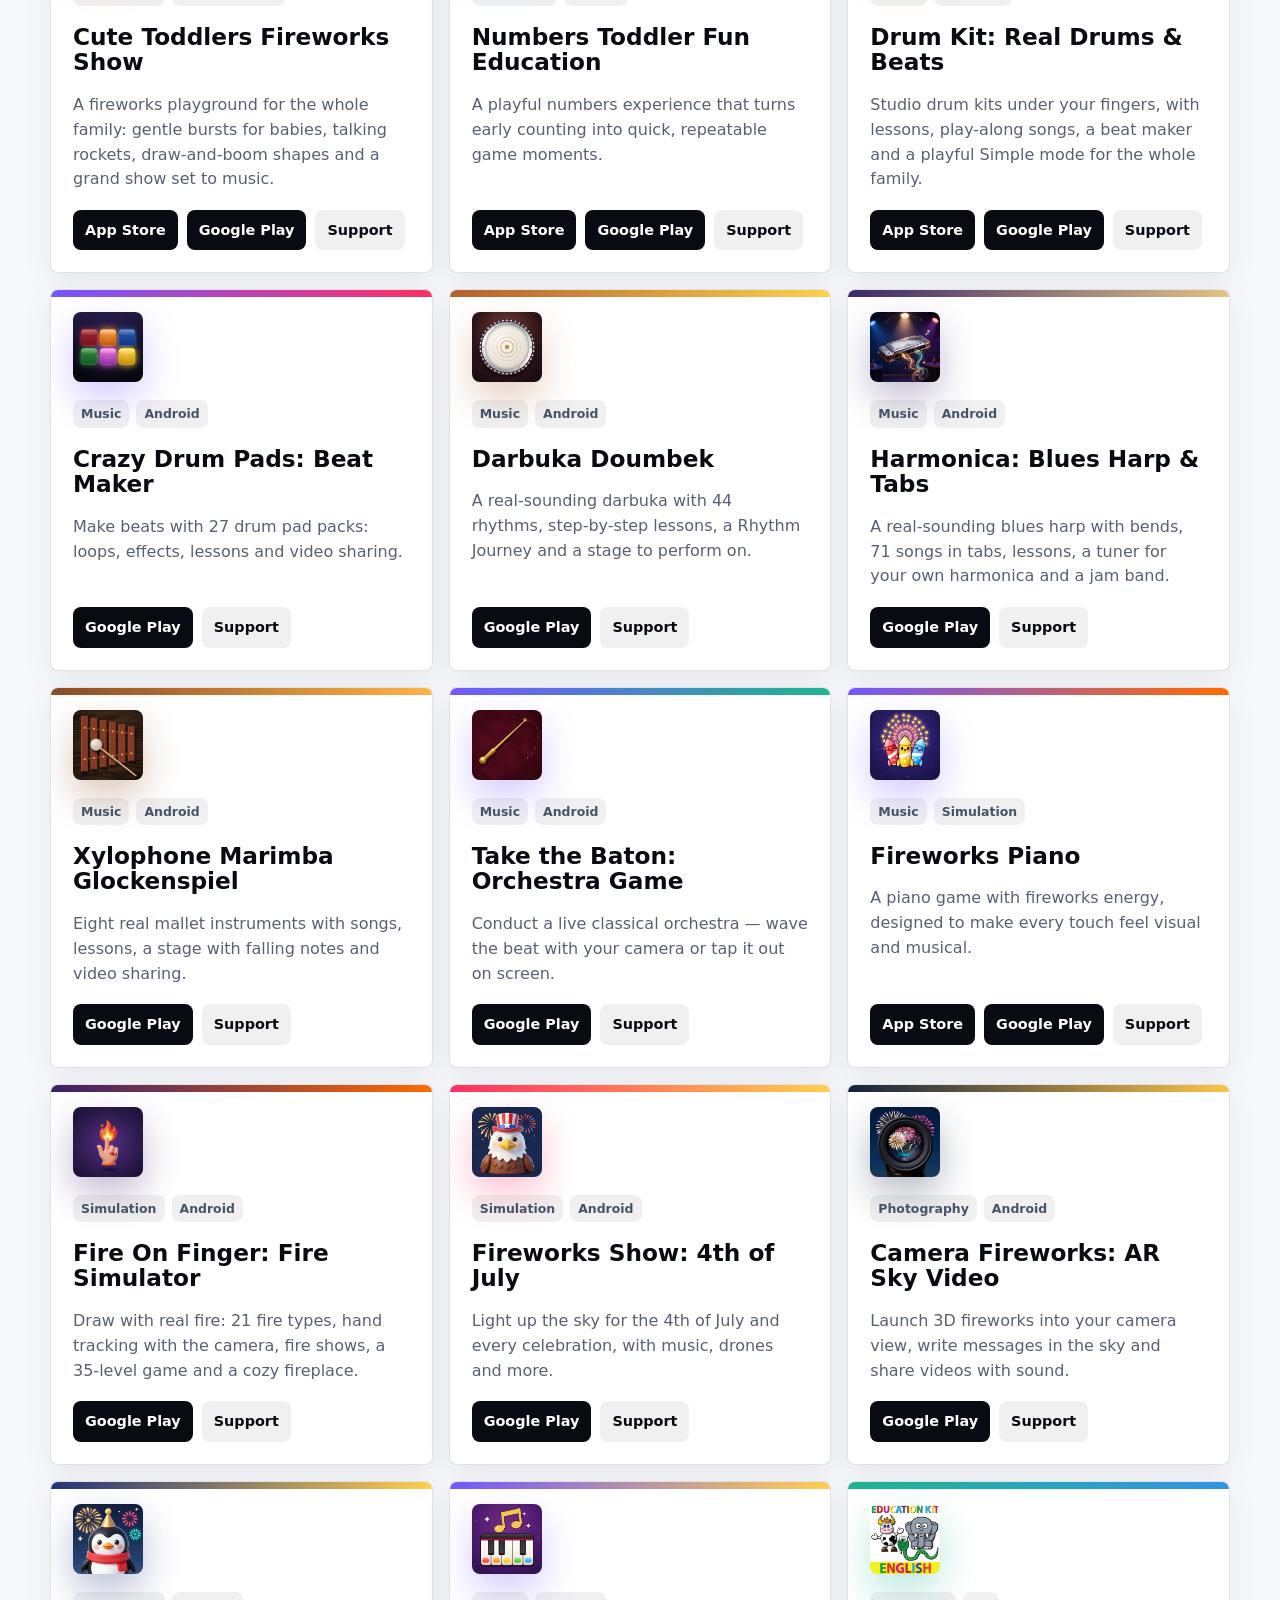
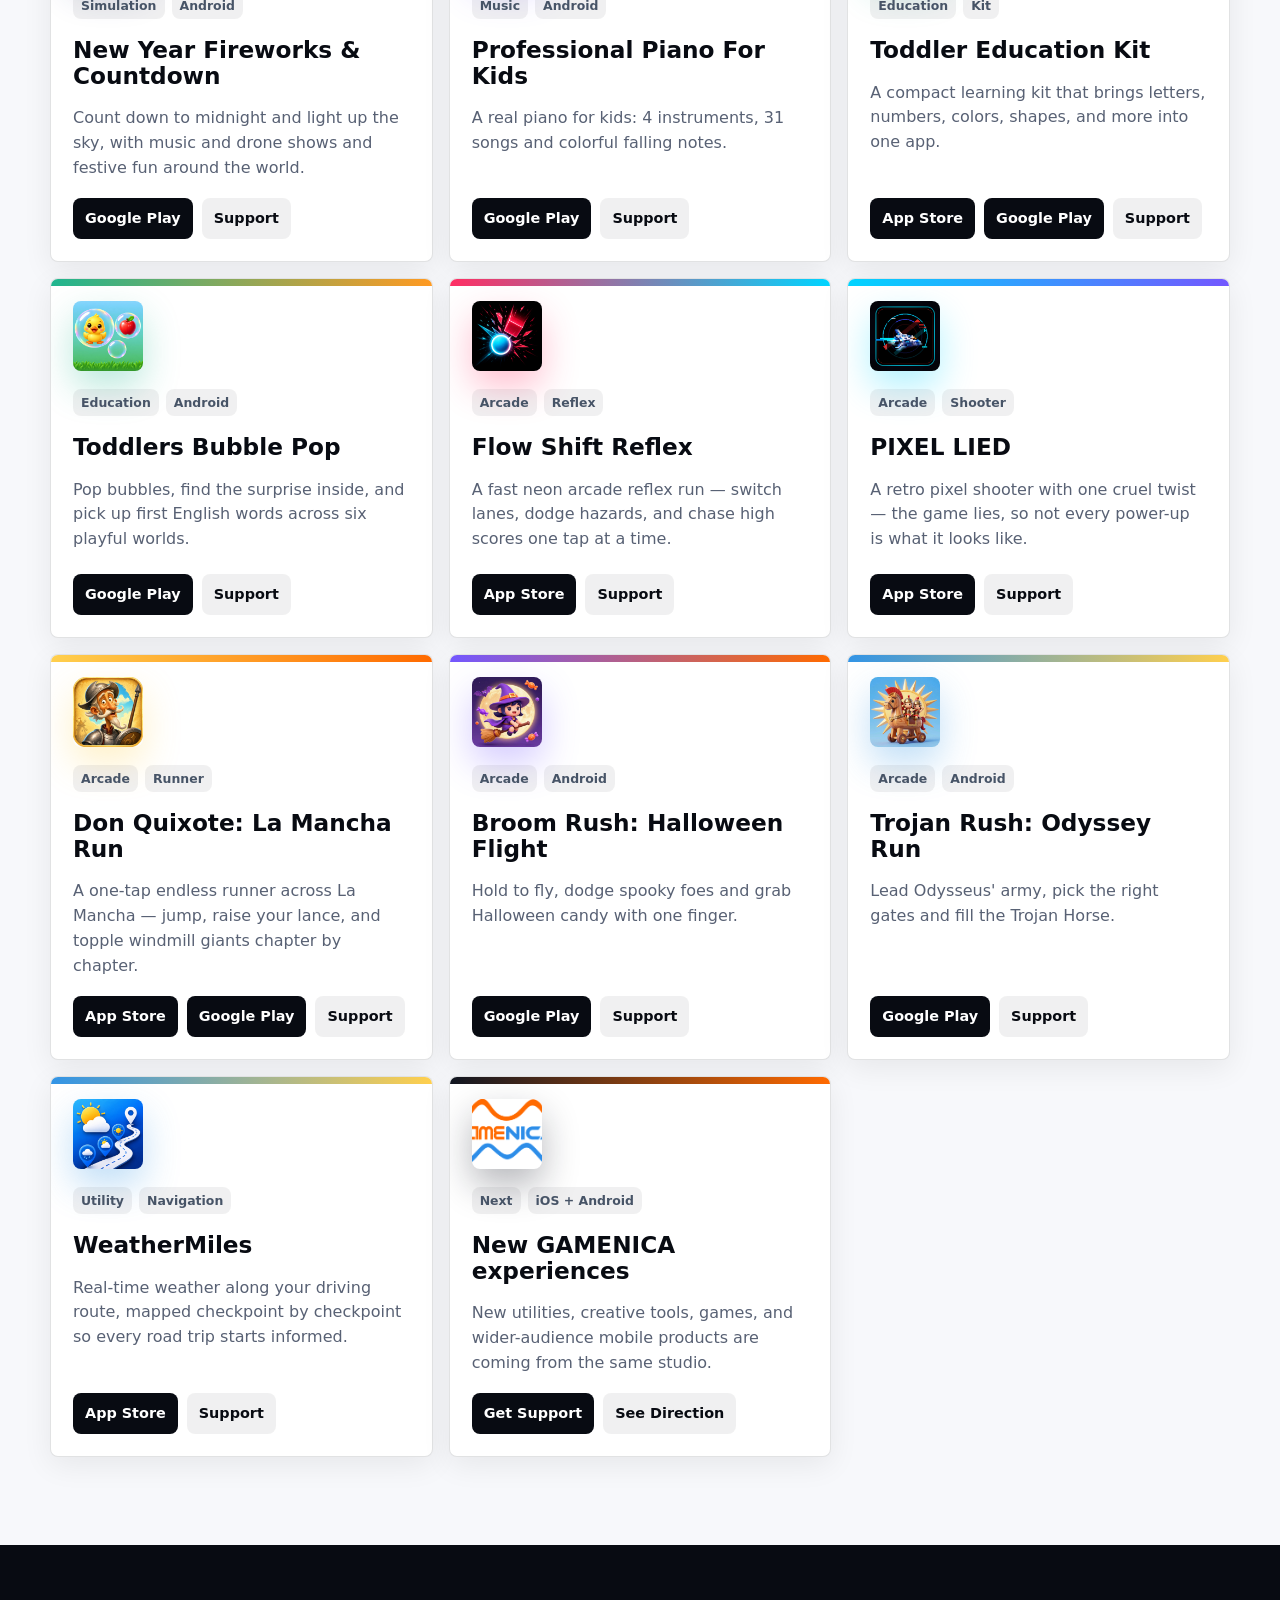
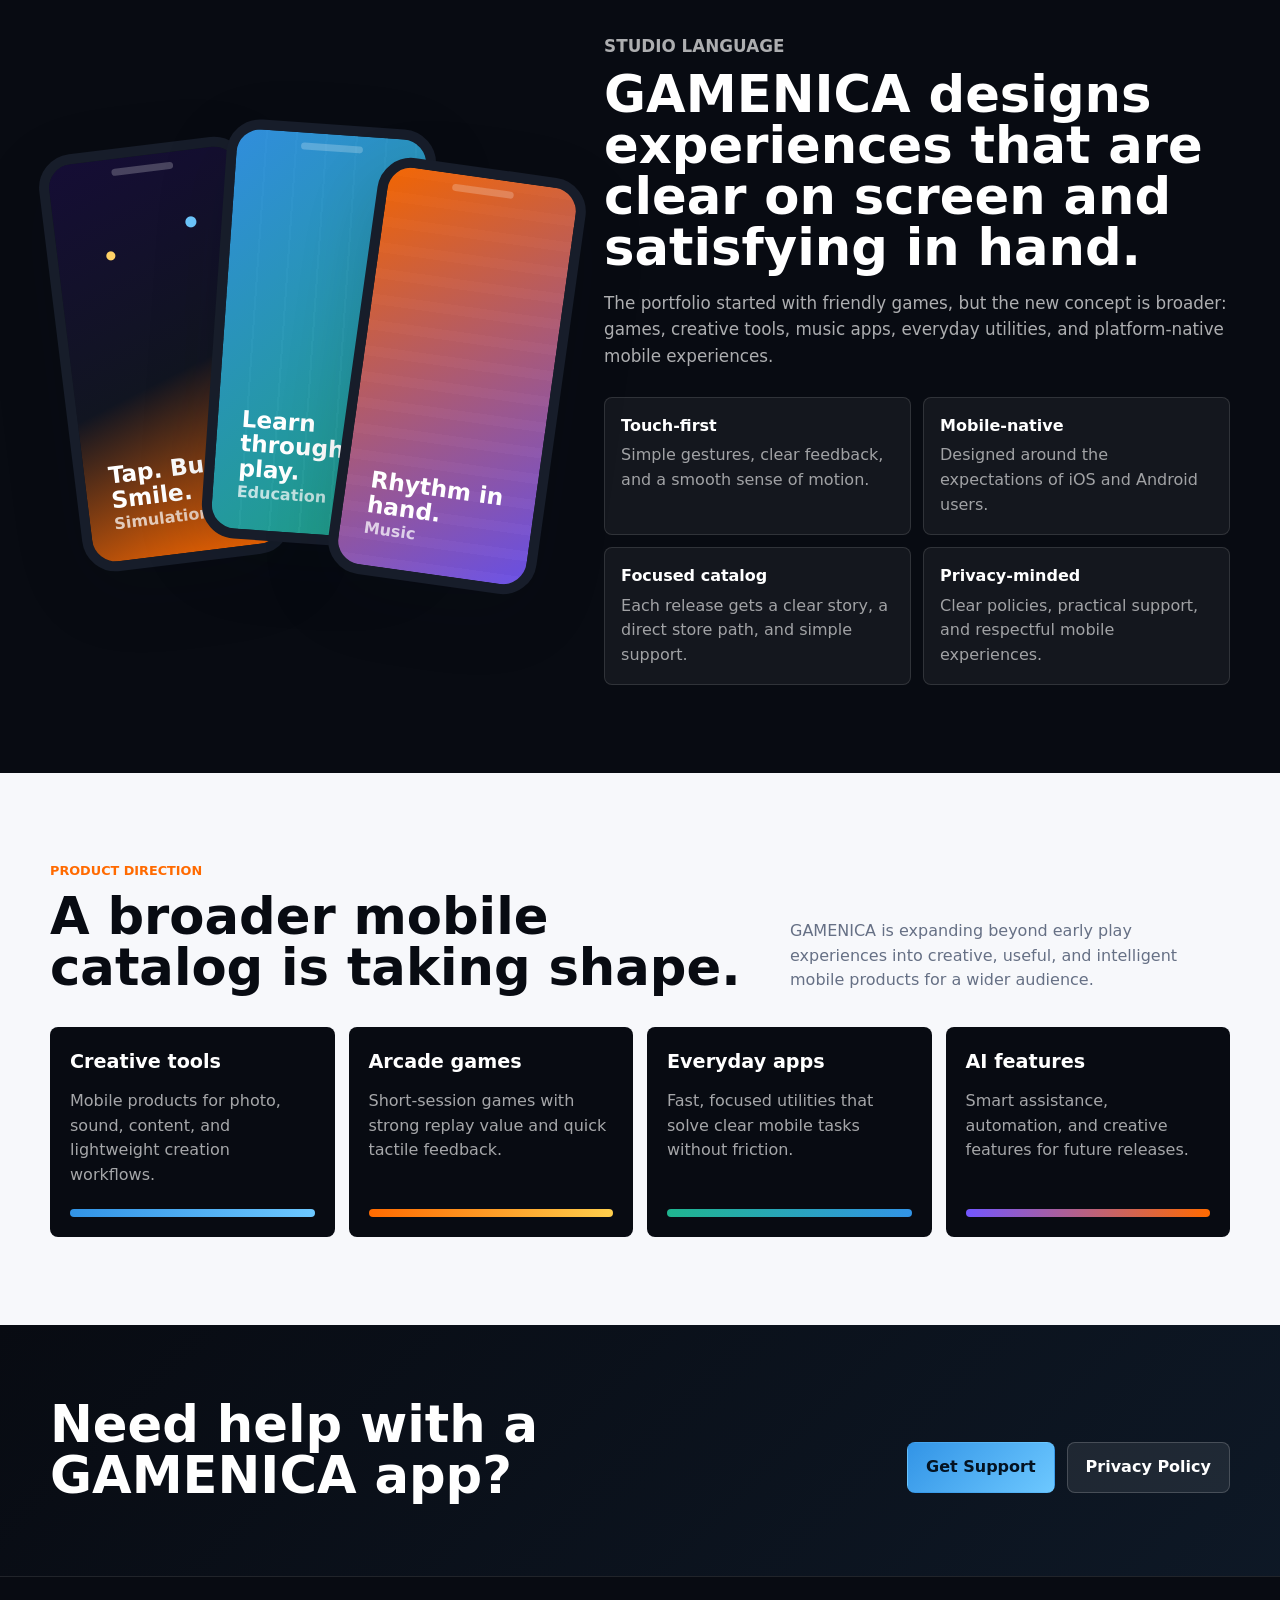
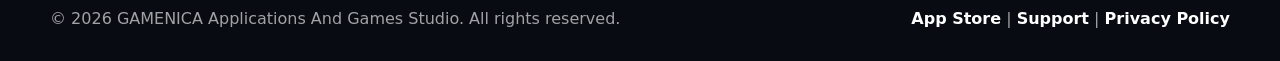
==== commit 47e53eb4: "Add Google Play link to Numbers Toddler card Co-Authored-By: Claude Opus 5.5 <noreply@anthropic.com>" ====
--- a/index.html
+++ b/index.html
@@ -106,6 +106,7 @@
               <p>A playful numbers experience that turns early counting into quick, repeatable game moments.</p>
               <div class="card-actions">
                 <a class="store-link" href="https://apps.apple.com/us/app/numbers-toddler-fun-education/id1067315192?uo=4" target="_blank" rel="noopener">App Store</a>
+                <a class="store-link" href="https://play.google.com/store/apps/details?id=tr.com.gamenica.nurettink.toddlerfuneducationnumbers" target="_blank" rel="noopener">Google Play</a>
                 <a class="store-link light" href="/support/">Support</a>
               </div>
             </article>
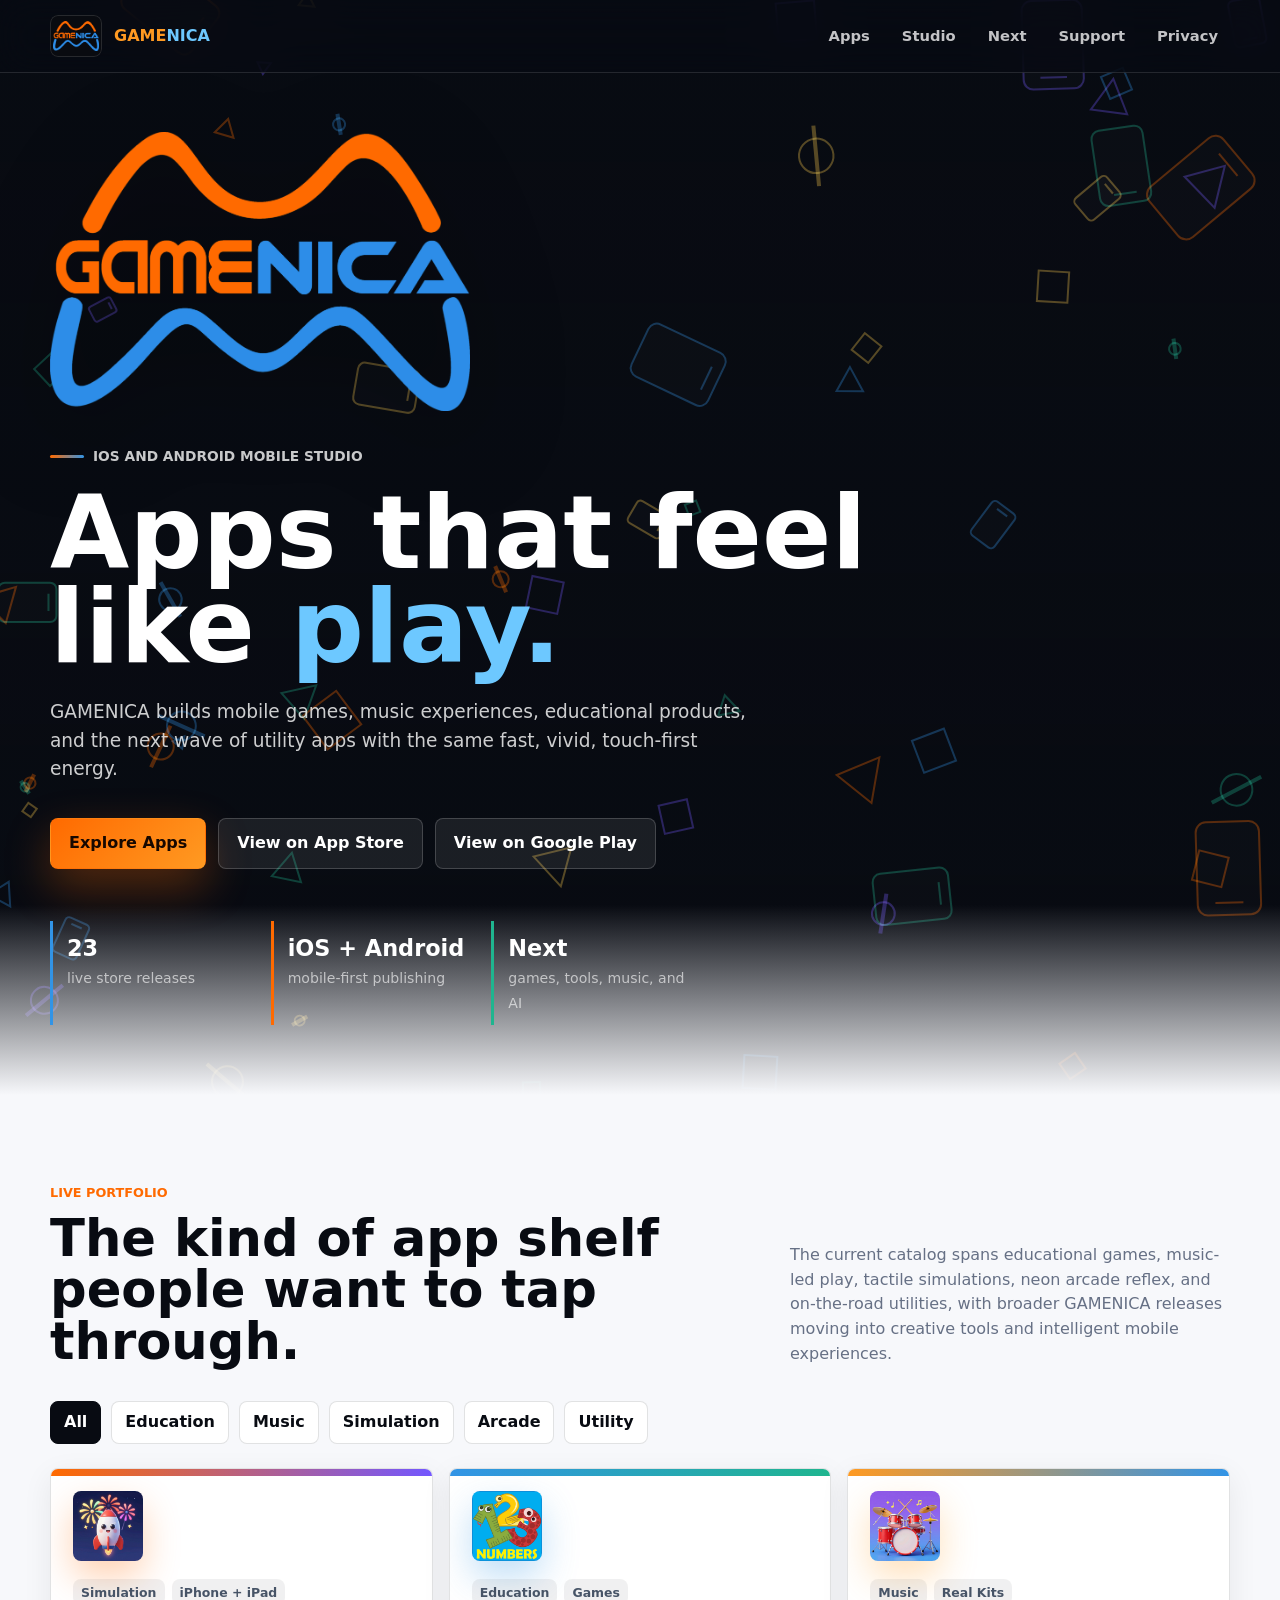
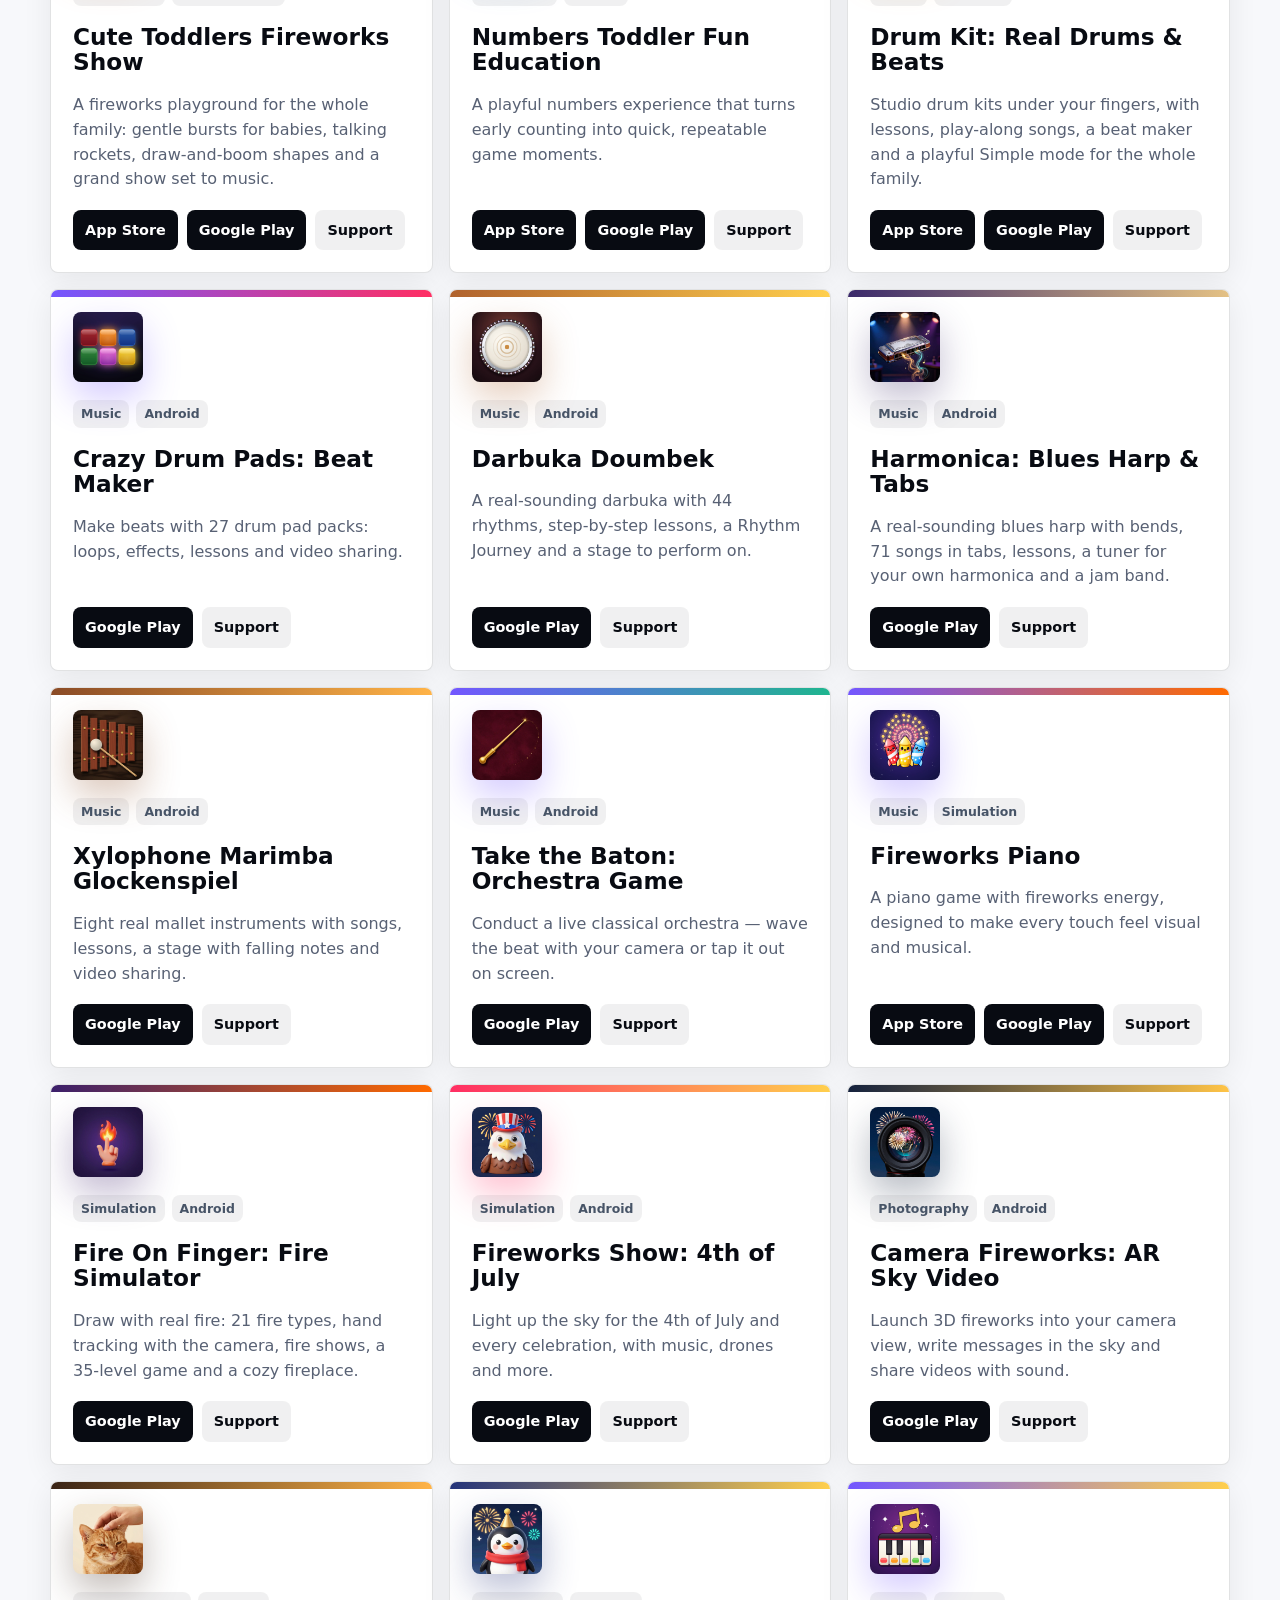
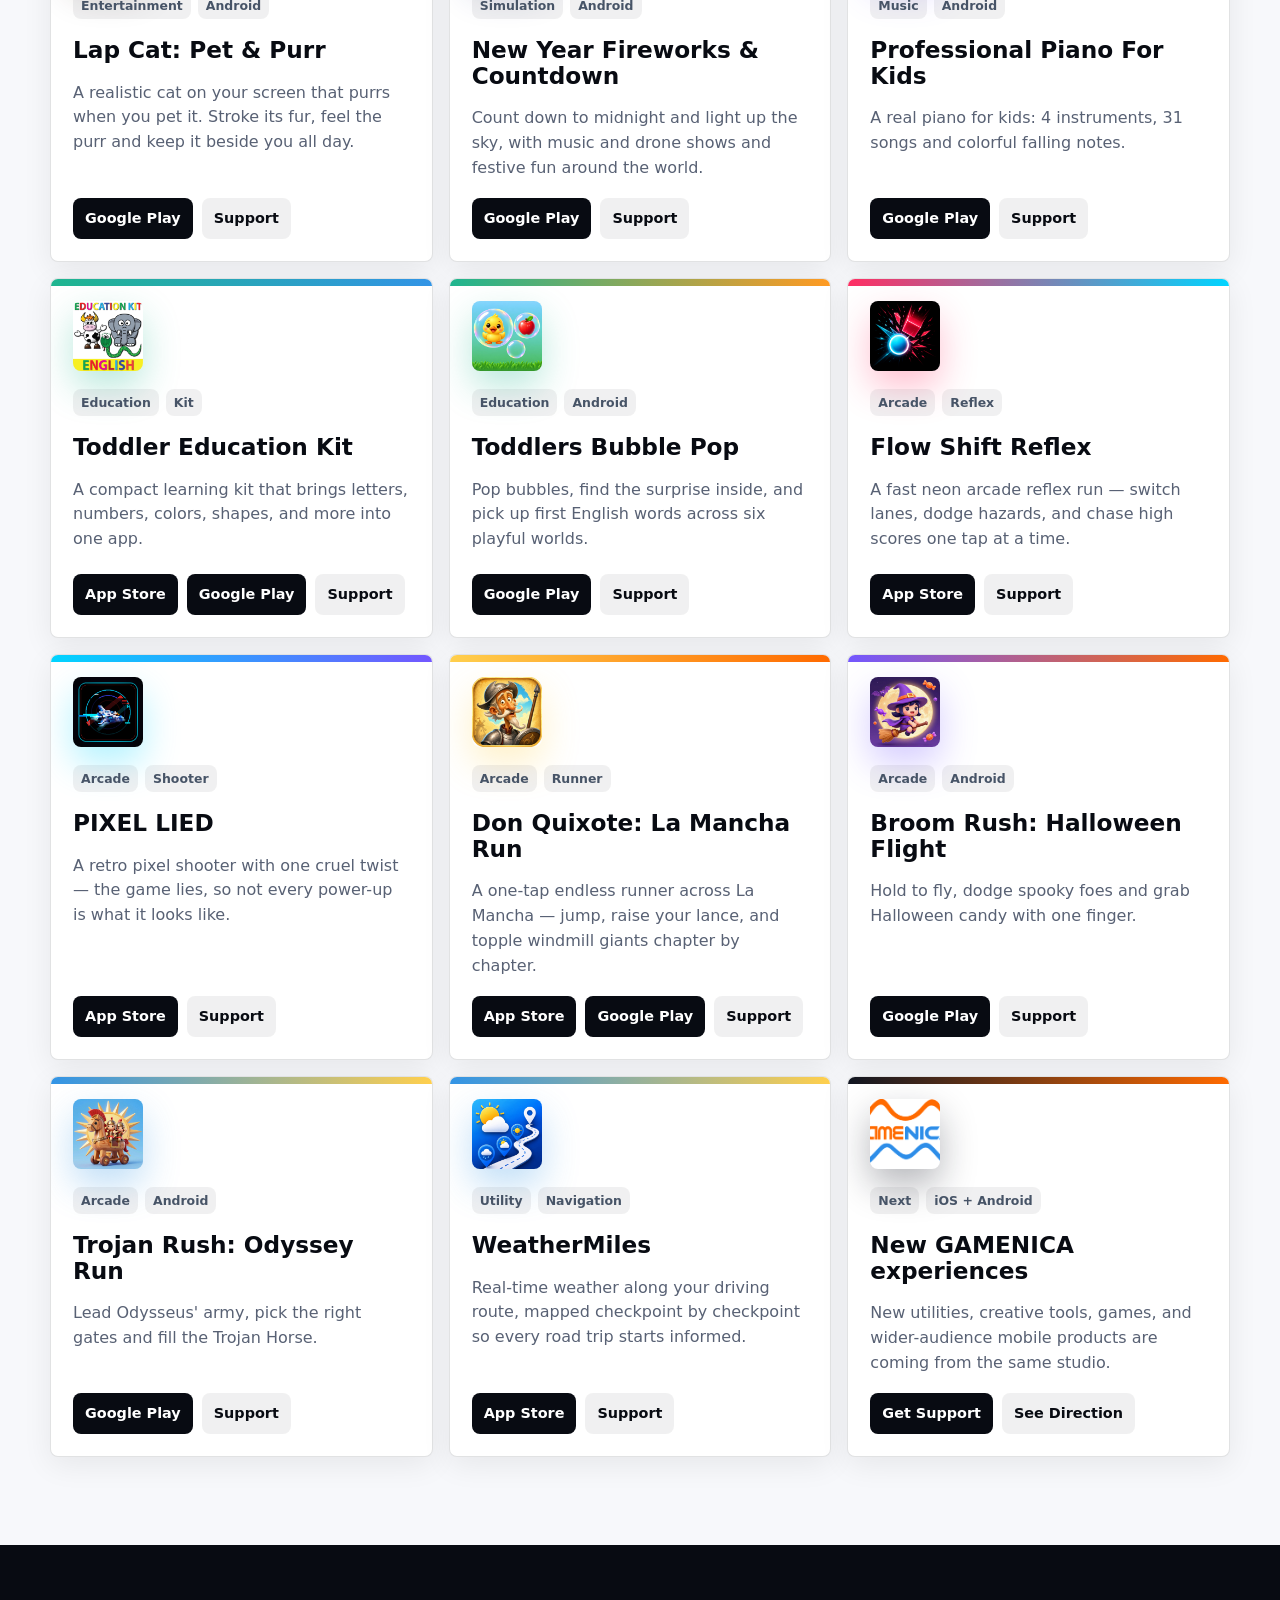
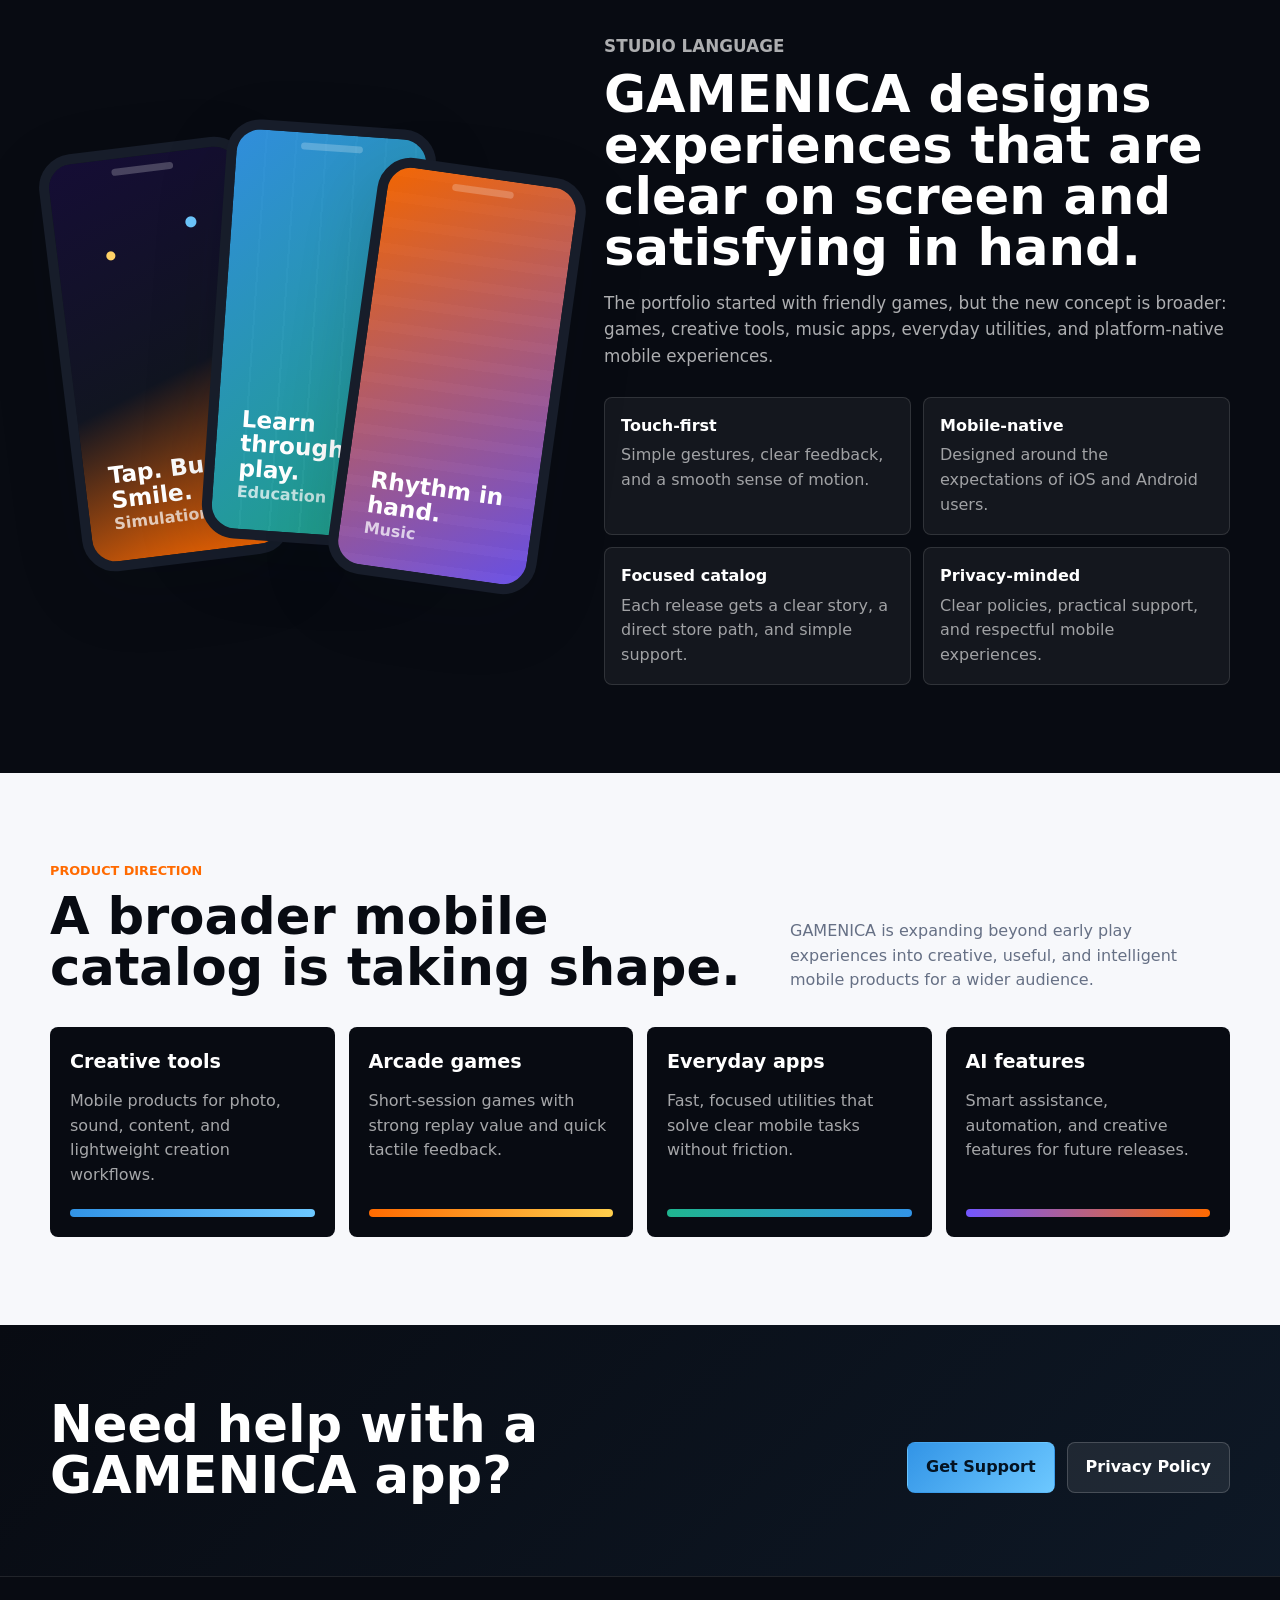
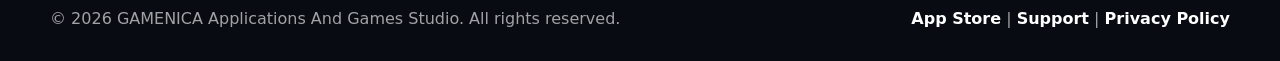
==== commit e6f685d0: "Add Lap Cat: Pet & Purr The app shipped on Google Play (1.0.0) on 25 Nov and was missing from the po" ====
--- a/index.html
+++ b/index.html
@@ -46,7 +46,7 @@
           </div>
           <div class="hero-metrics reveal" aria-label="GAMENICA highlights">
             <div class="metric">
-              <strong>22</strong>
+              <strong>23</strong>
               <span>live store releases</span>
             </div>
             <div class="metric">
@@ -253,6 +253,20 @@
               </div>
             </article>
 
+            <article class="app-card reveal" data-app-card data-category="simulation" style="--card-a:#3a2416;--card-b:#ffb347">
+              <img class="app-icon app-icon-image" src="/assets/app-icons/lap-cat-pet-purr.jpg" alt="Lap Cat: Pet &amp; Purr app icon" loading="lazy" />
+              <div class="app-meta">
+                <span class="pill">Entertainment</span>
+                <span class="pill">Android</span>
+              </div>
+              <h3>Lap Cat: Pet &amp; Purr</h3>
+              <p>A realistic cat on your screen that purrs when you pet it. Stroke its fur, feel the purr and keep it beside you all day.</p>
+              <div class="card-actions">
+                <a class="store-link" href="https://play.google.com/store/apps/details?id=com.gamenica.lapcat" target="_blank" rel="noopener">Google Play</a>
+                <a class="store-link light" href="/support/">Support</a>
+              </div>
+            </article>
+
             <article class="app-card reveal" data-app-card data-category="simulation game" style="--card-a:#24337a;--card-b:#ffcf4d">
               <img class="app-icon app-icon-image" src="/assets/app-icons/new-year-fireworks-countdown.jpg" alt="New Year Fireworks &amp; Countdown app icon" loading="lazy" />
               <div class="app-meta">
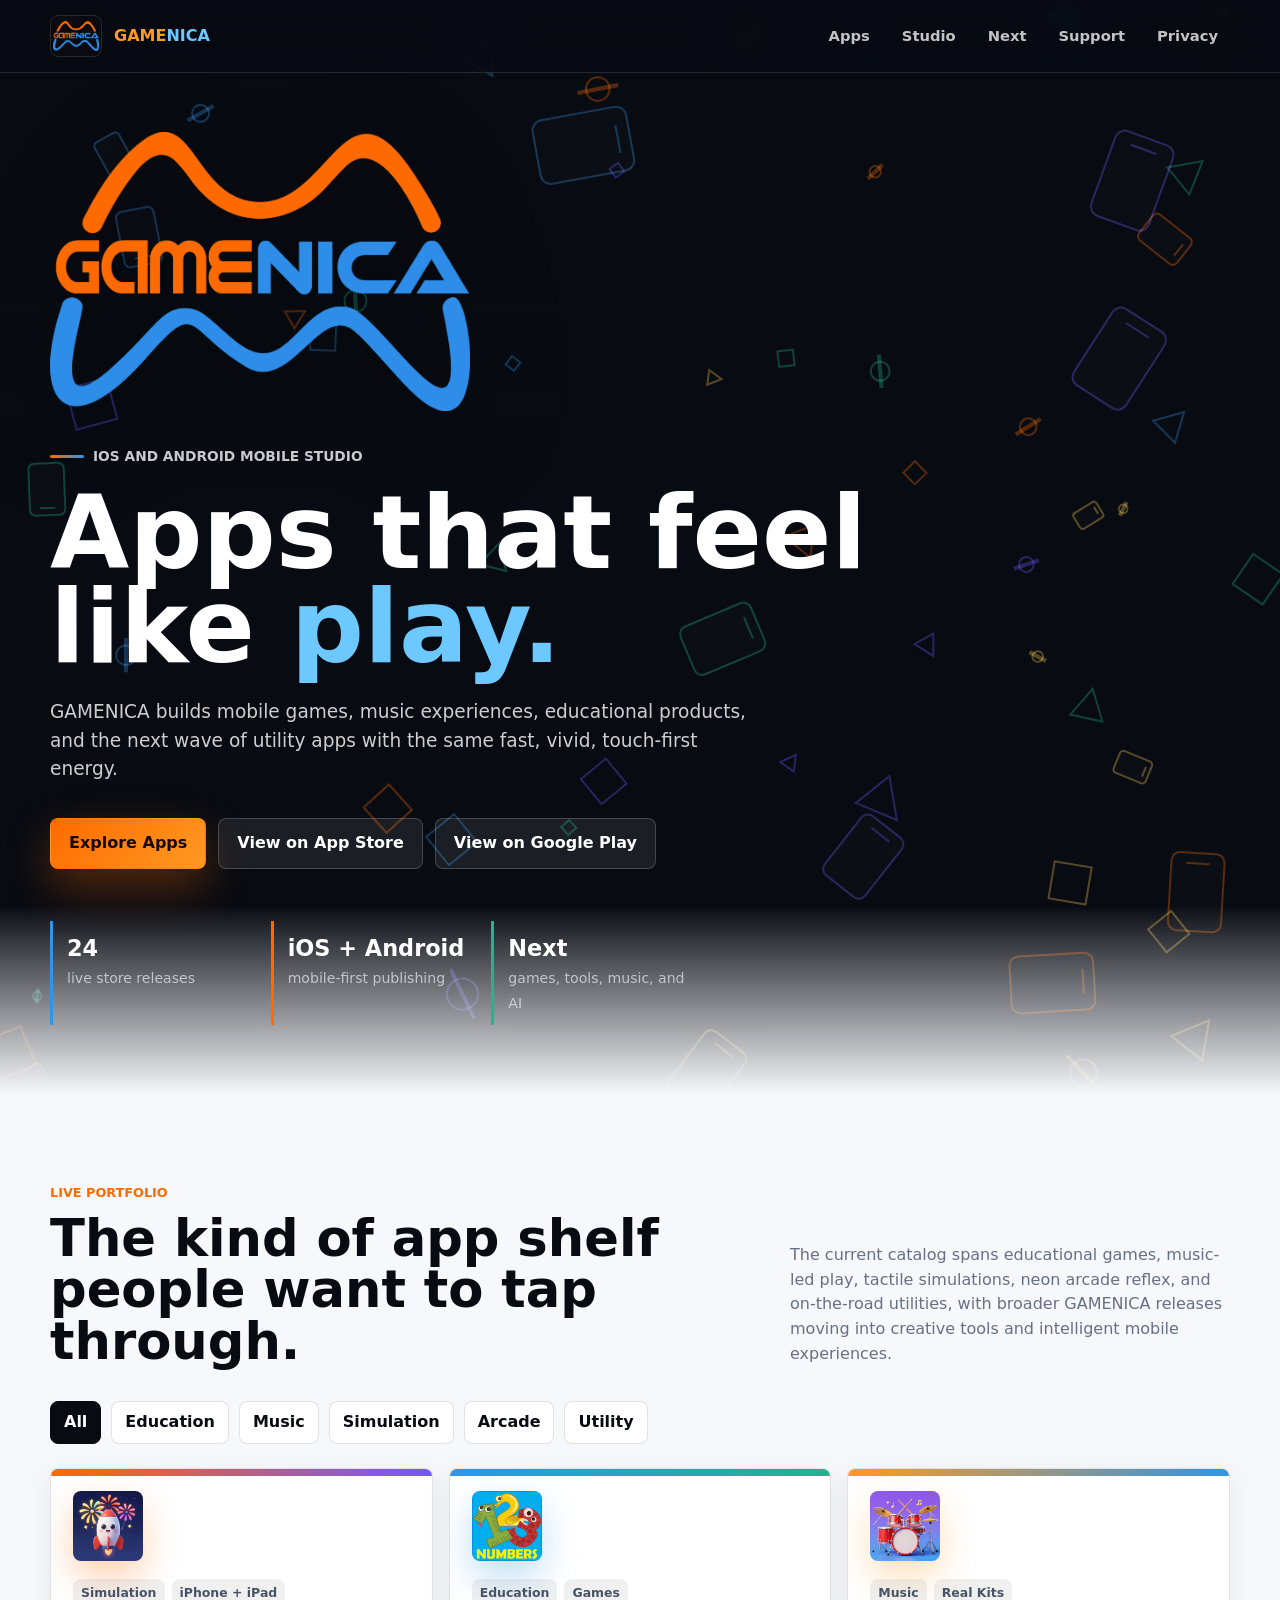
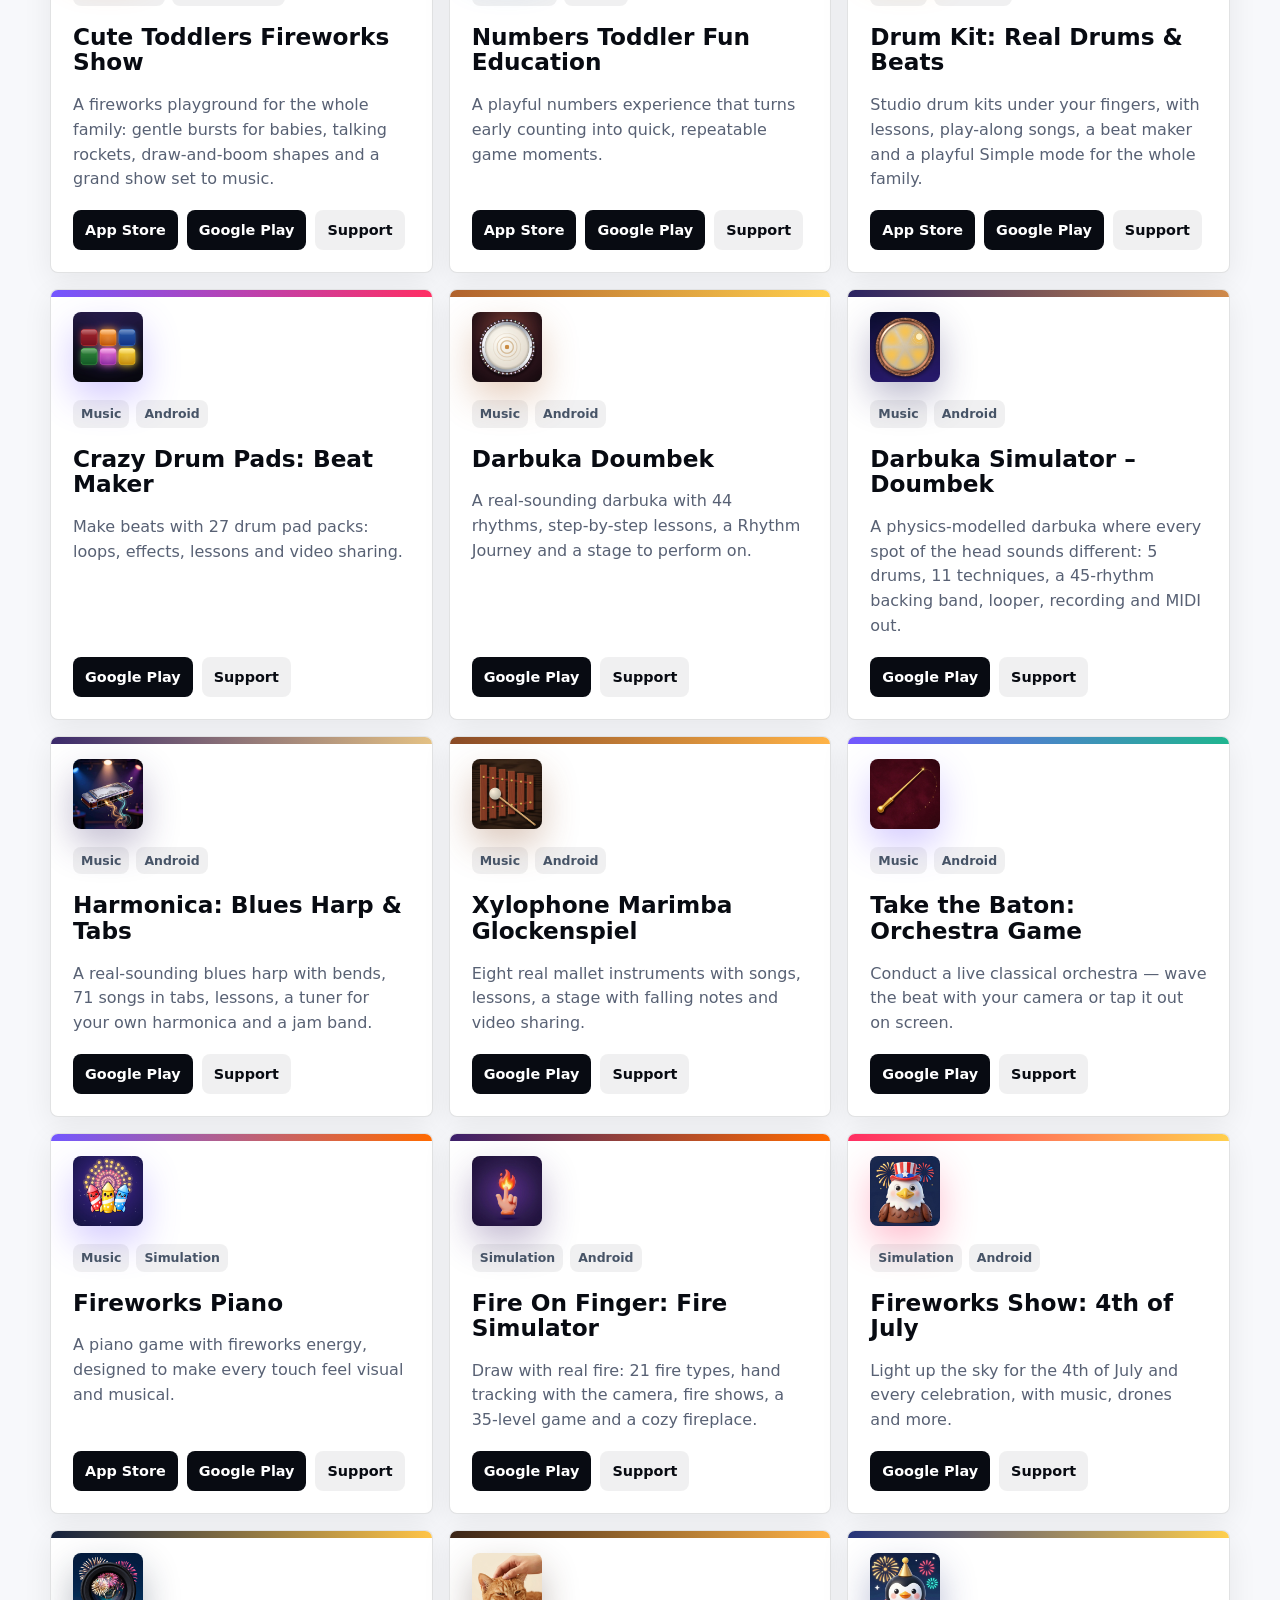
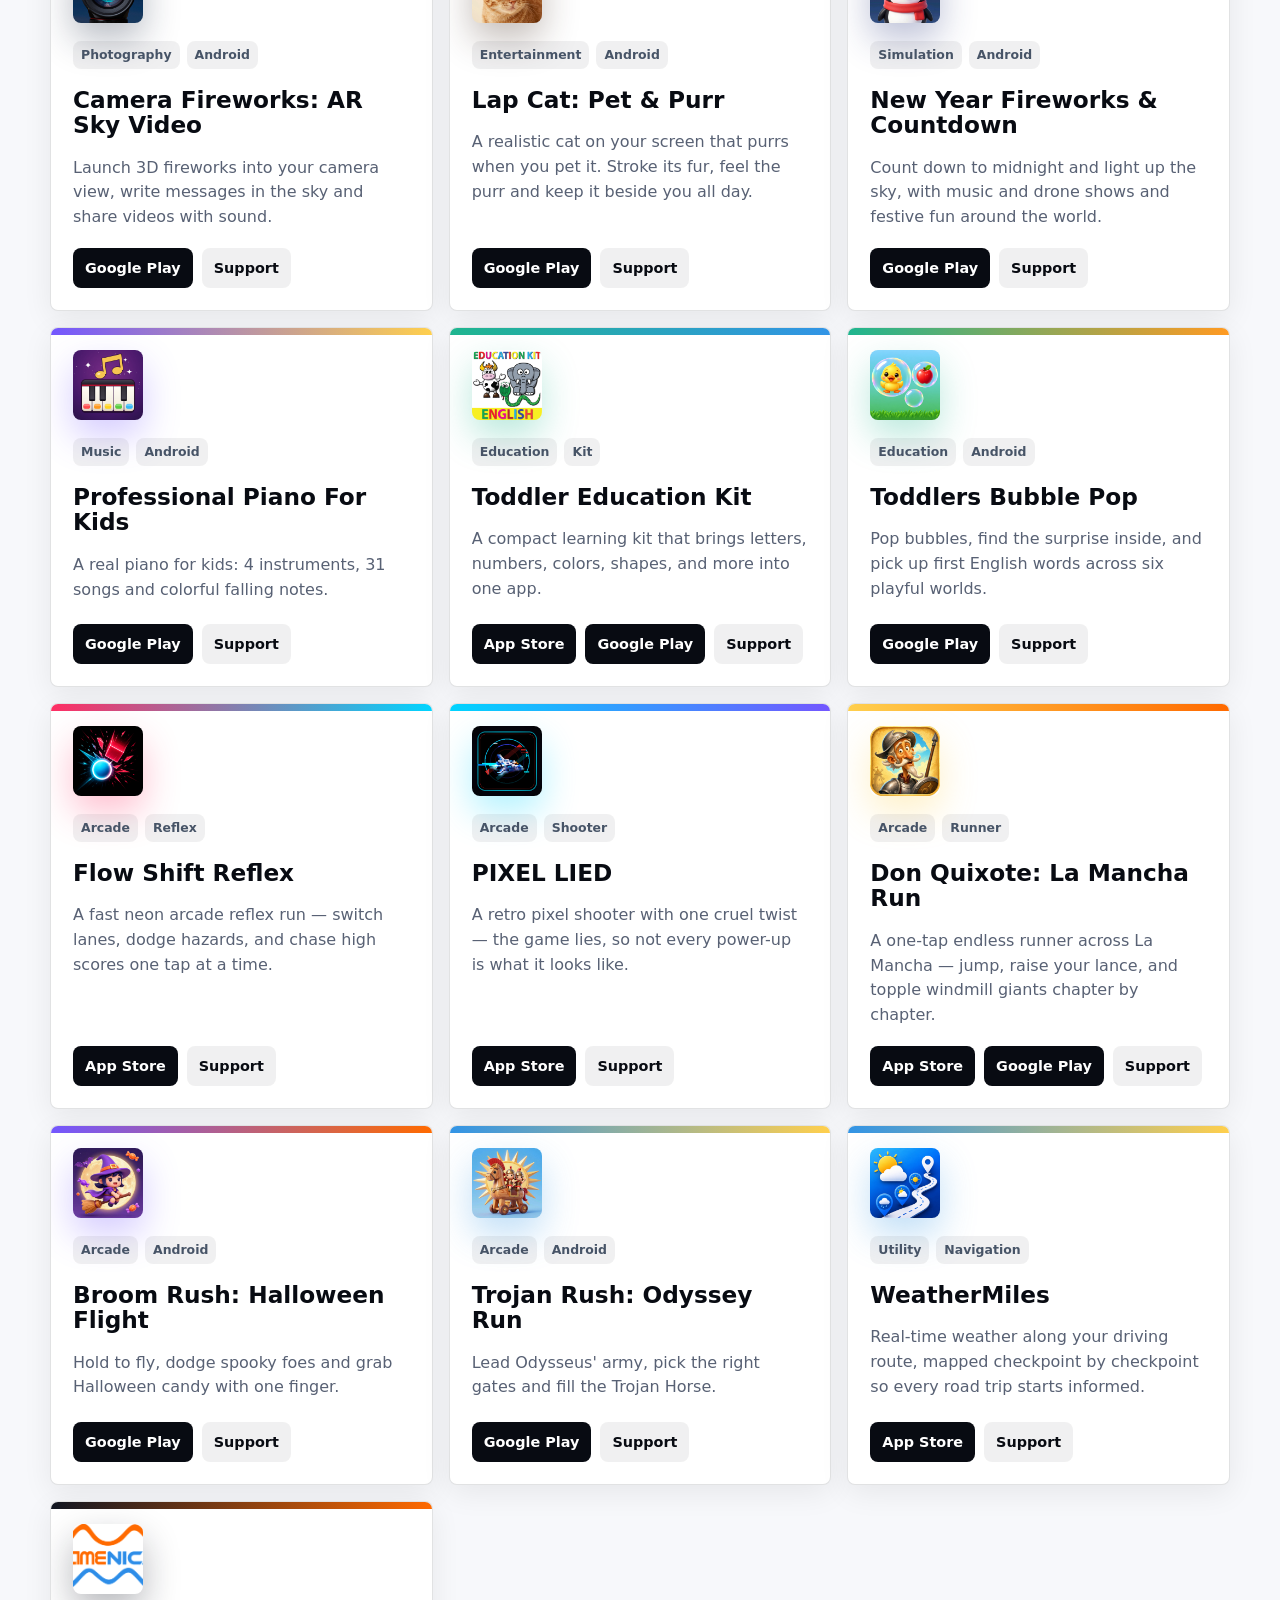
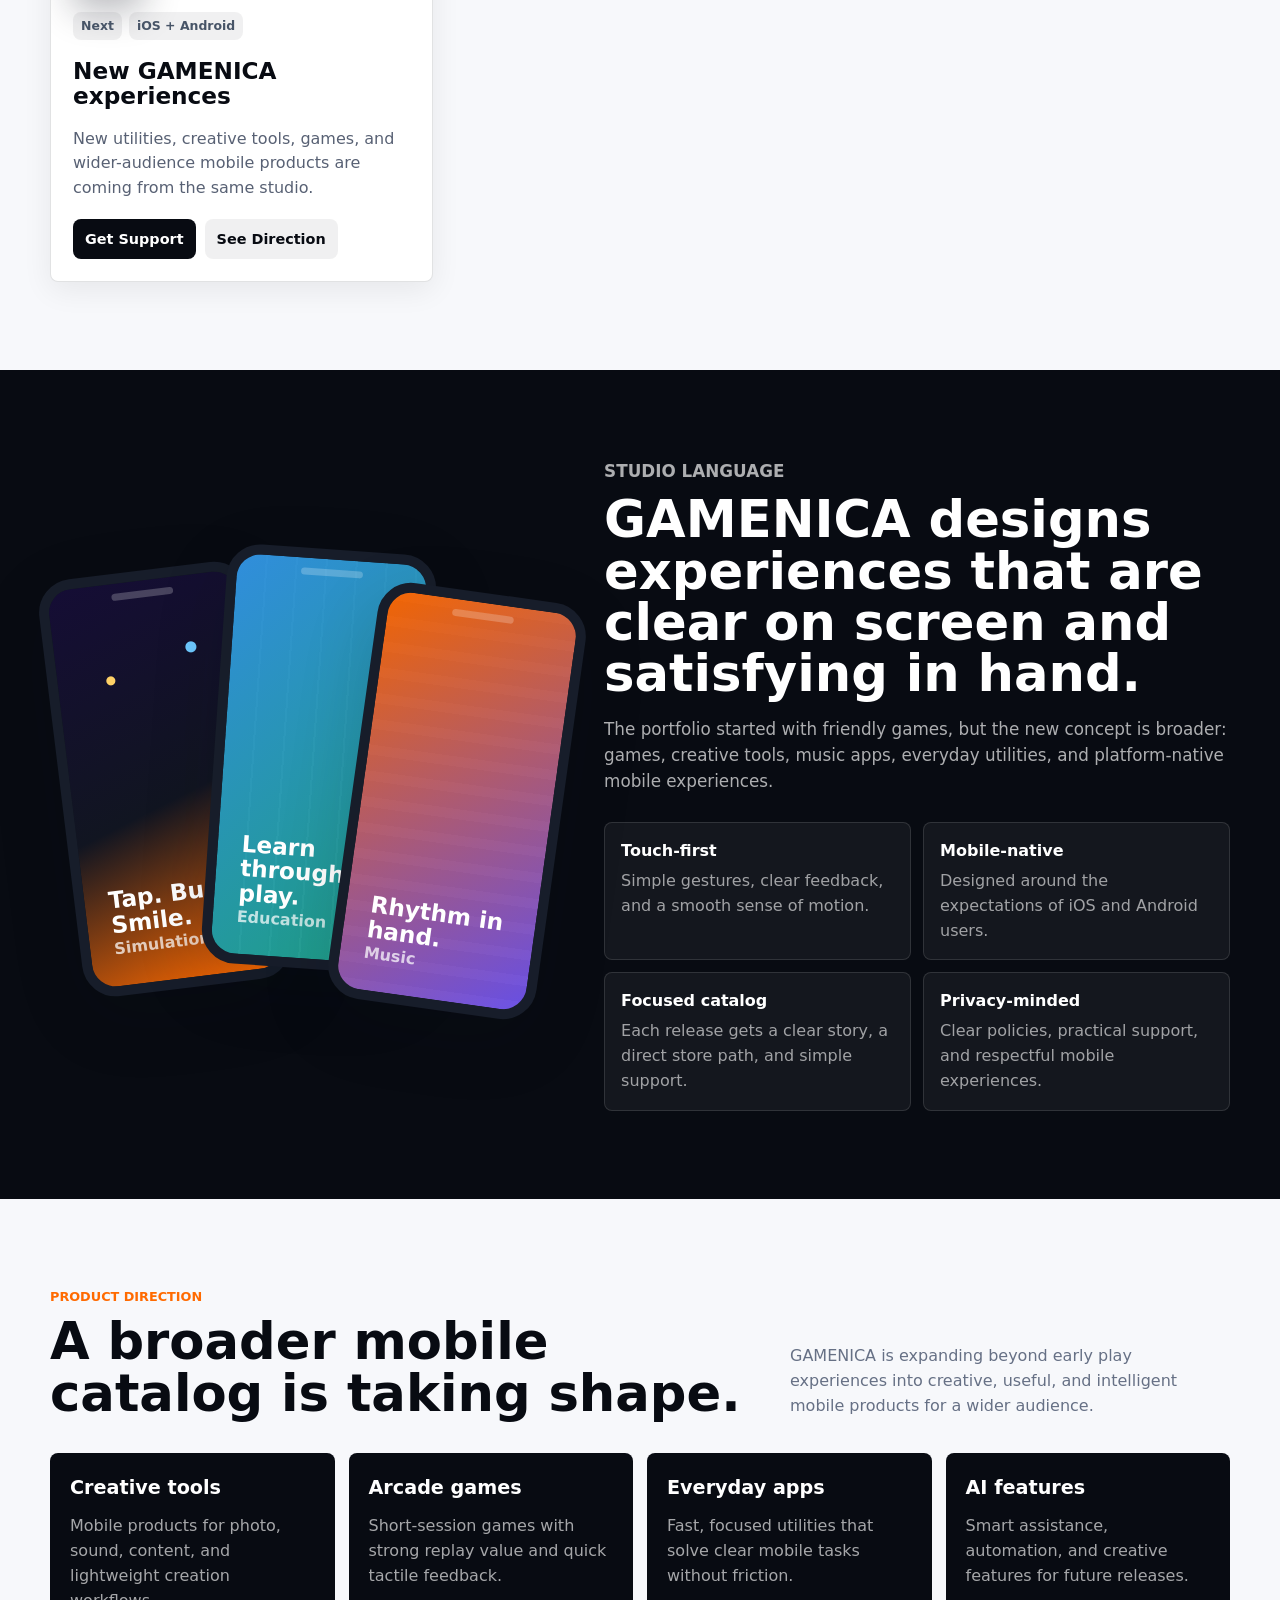
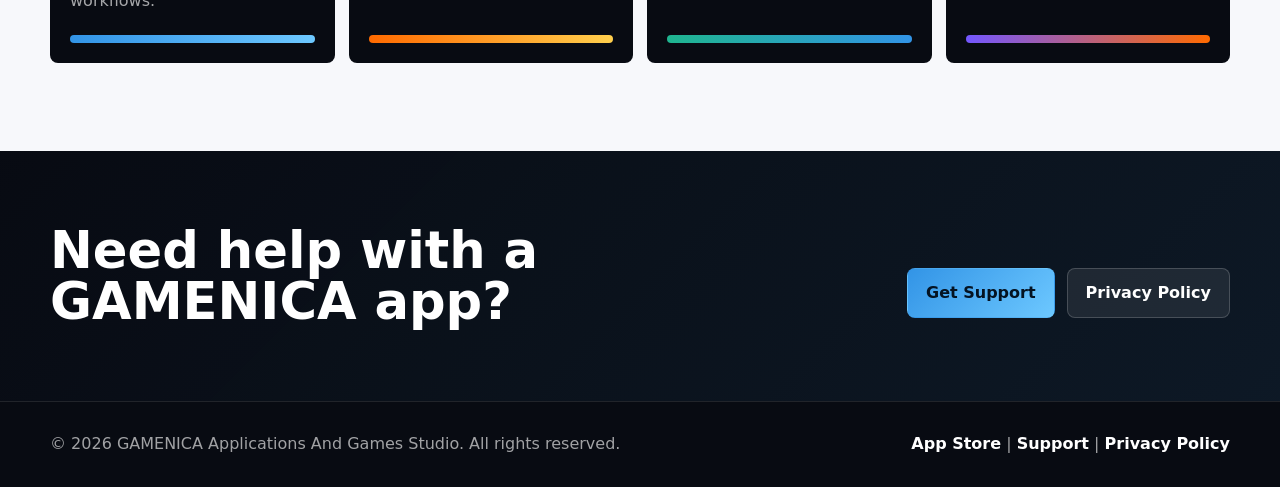
==== commit 1935bd56: "Add Darbuka Simulator – Doumbek The rebuilt physics-modelled darbuka went live on Google Play (2.0.0" ====
--- a/index.html
+++ b/index.html
@@ -46,7 +46,7 @@
           </div>
           <div class="hero-metrics reveal" aria-label="GAMENICA highlights">
             <div class="metric">
-              <strong>23</strong>
+              <strong>24</strong>
               <span>live store releases</span>
             </div>
             <div class="metric">
@@ -154,6 +154,20 @@
               </div>
             </article>
 
+            <article class="app-card reveal" data-app-card data-category="music simulation" style="--card-a:#2b2463;--card-b:#d08a4a">
+              <img class="app-icon app-icon-image" src="/assets/app-icons/darbuka-simulator-doumbek.jpg" alt="Darbuka Simulator &ndash; Doumbek app icon" loading="lazy" />
+              <div class="app-meta">
+                <span class="pill">Music</span>
+                <span class="pill">Android</span>
+              </div>
+              <h3>Darbuka Simulator &ndash; Doumbek</h3>
+              <p>A physics-modelled darbuka where every spot of the head sounds different: 5 drums, 11 techniques, a 45-rhythm backing band, looper, recording and MIDI out.</p>
+              <div class="card-actions">
+                <a class="store-link" href="https://play.google.com/store/apps/details?id=tr.com.mnk.nurettin.realdarbukadoumbek" target="_blank" rel="noopener">Google Play</a>
+                <a class="store-link light" href="/support/">Support</a>
+              </div>
+            </article>
+
             <article class="app-card reveal" data-app-card data-category="music" style="--card-a:#3b2a6b;--card-b:#e4c184">
               <img class="app-icon app-icon-image" src="/assets/app-icons/harmonica-blues-harp-tabs.jpg" alt="Harmonica: Blues Harp &amp; Tabs app icon" loading="lazy" />
               <div class="app-meta">
